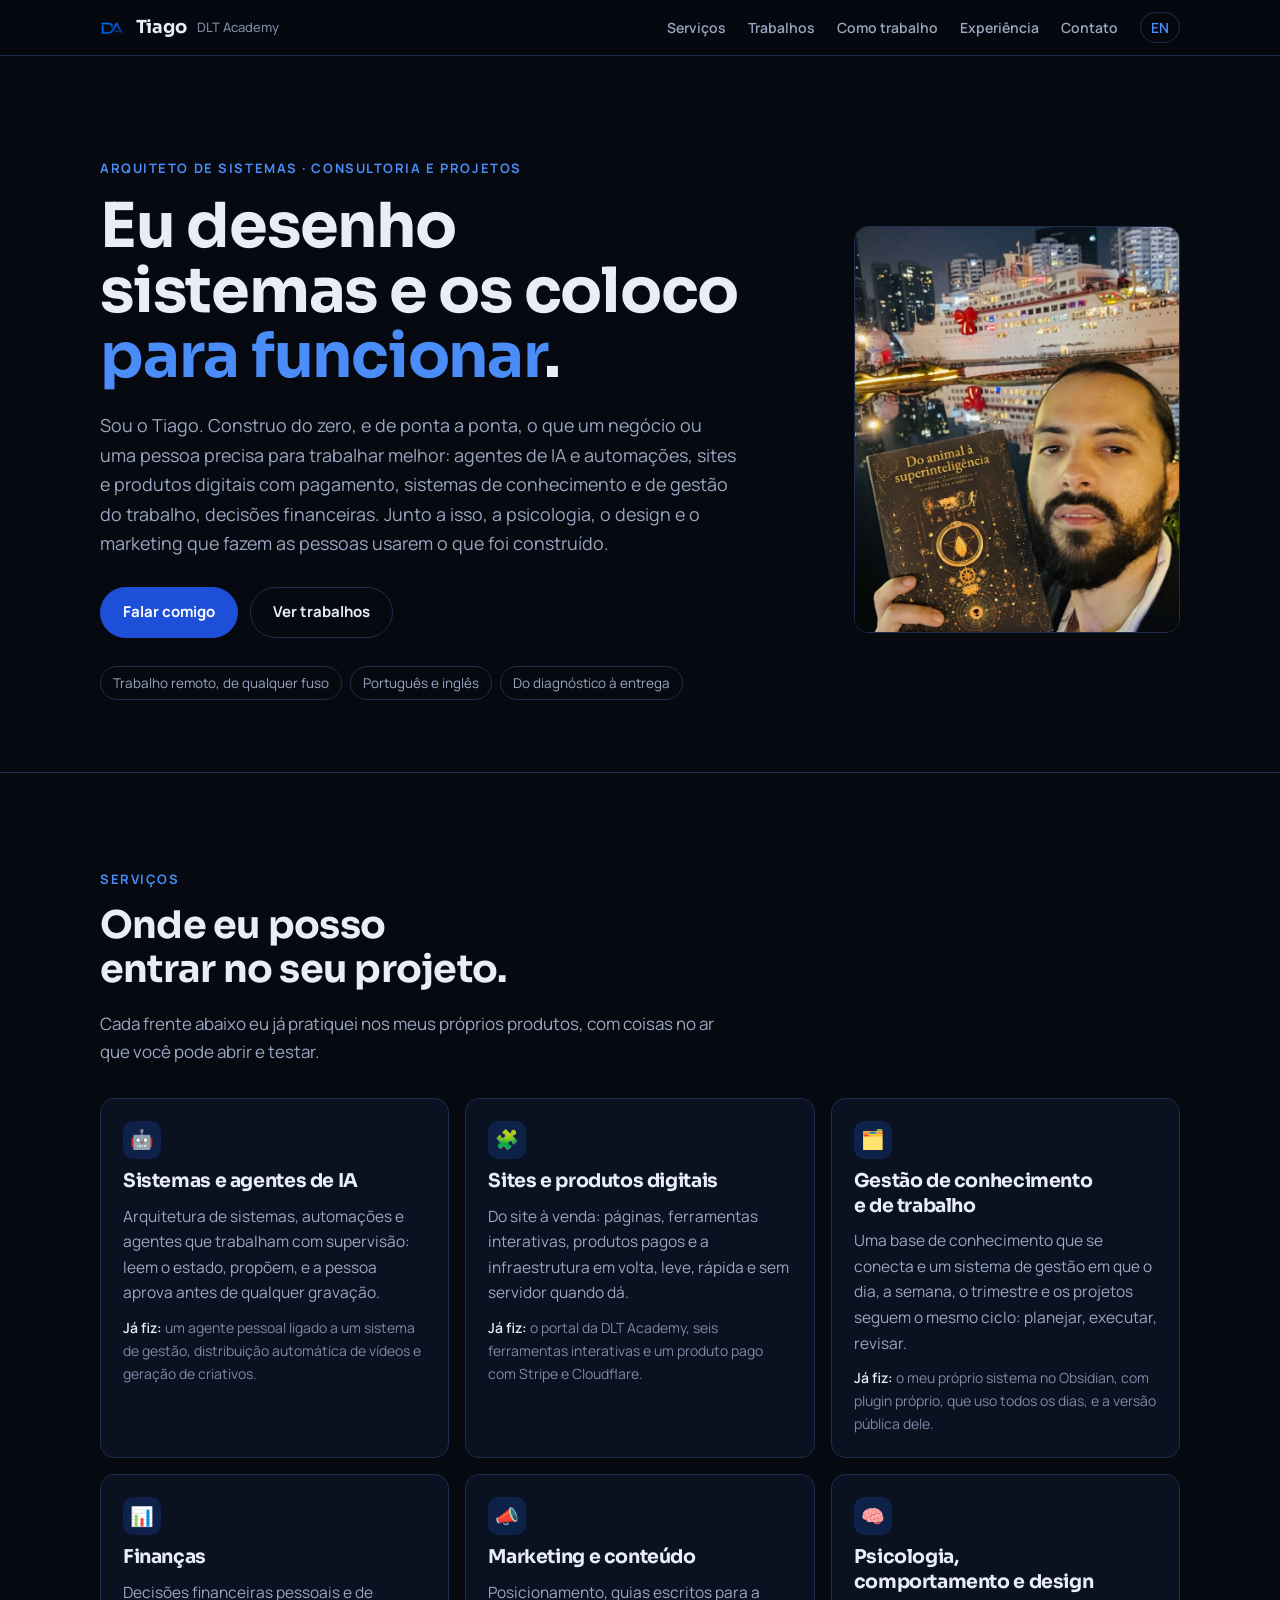
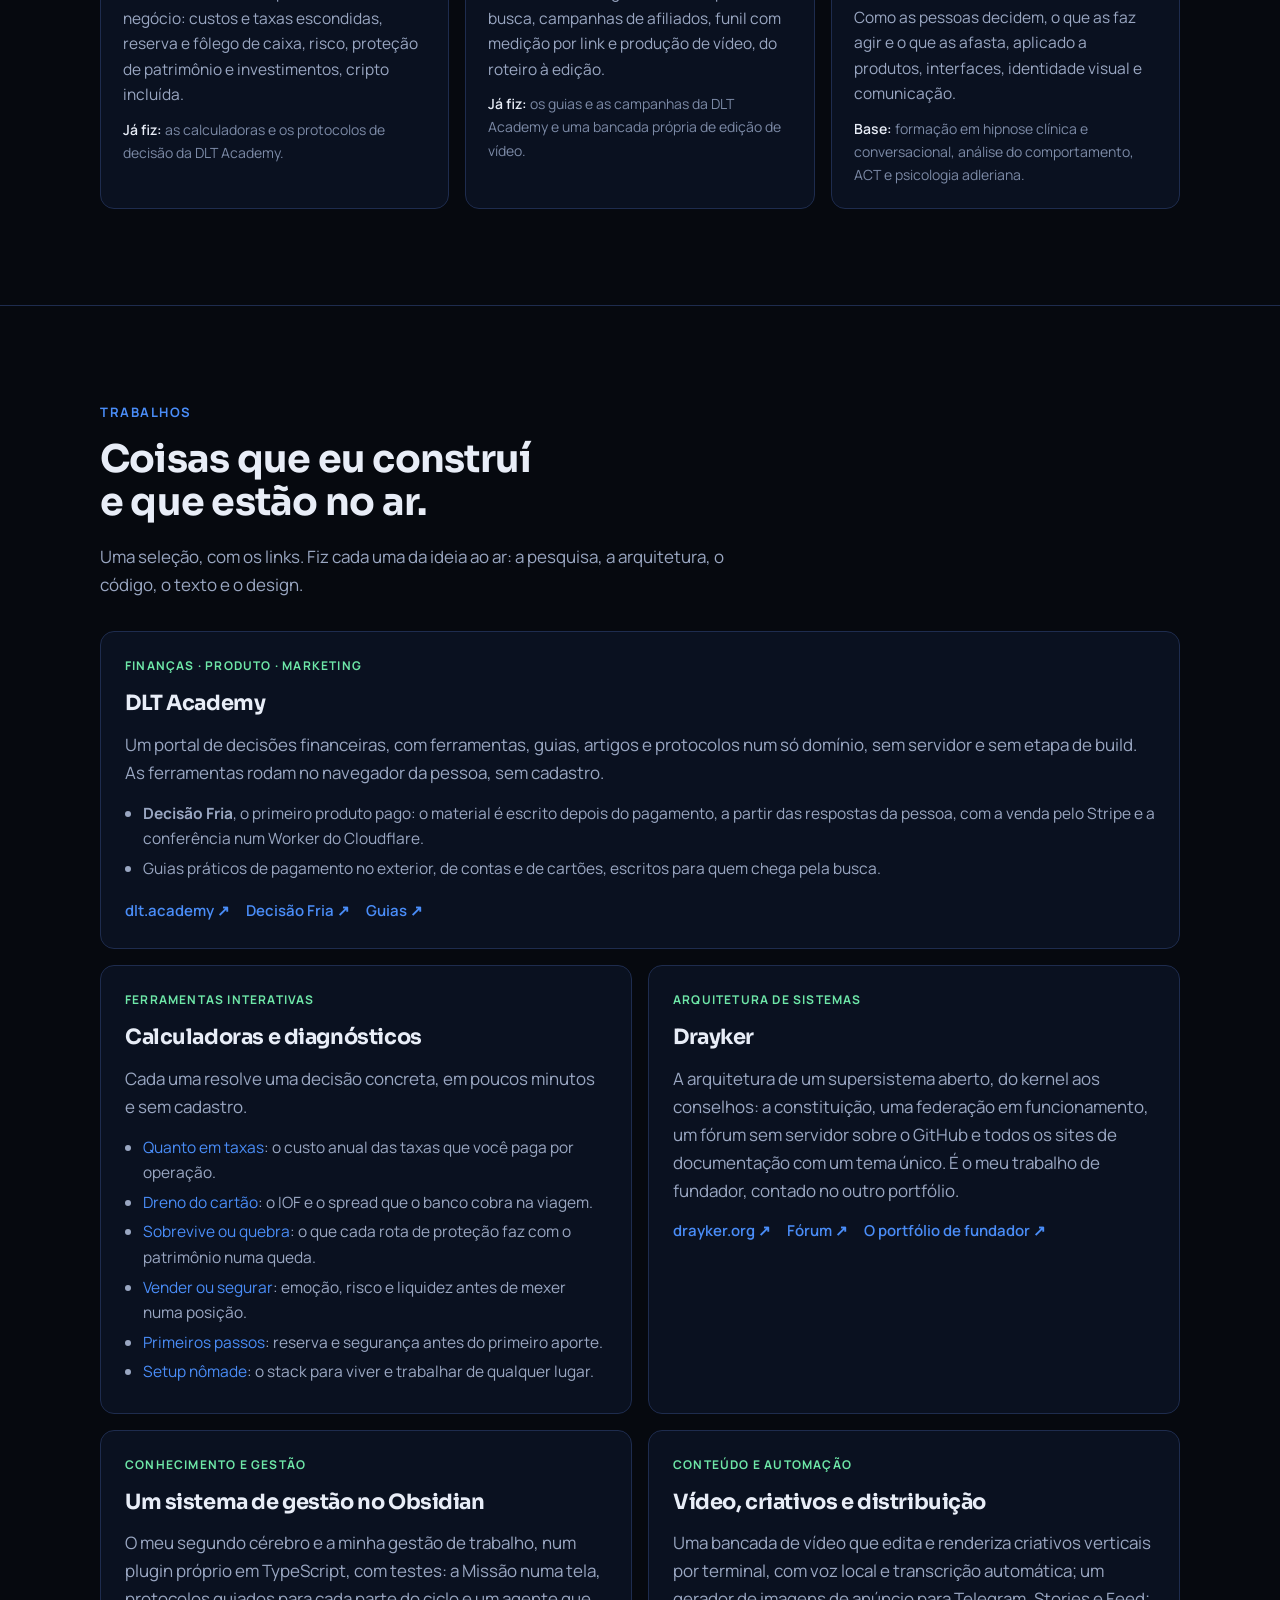
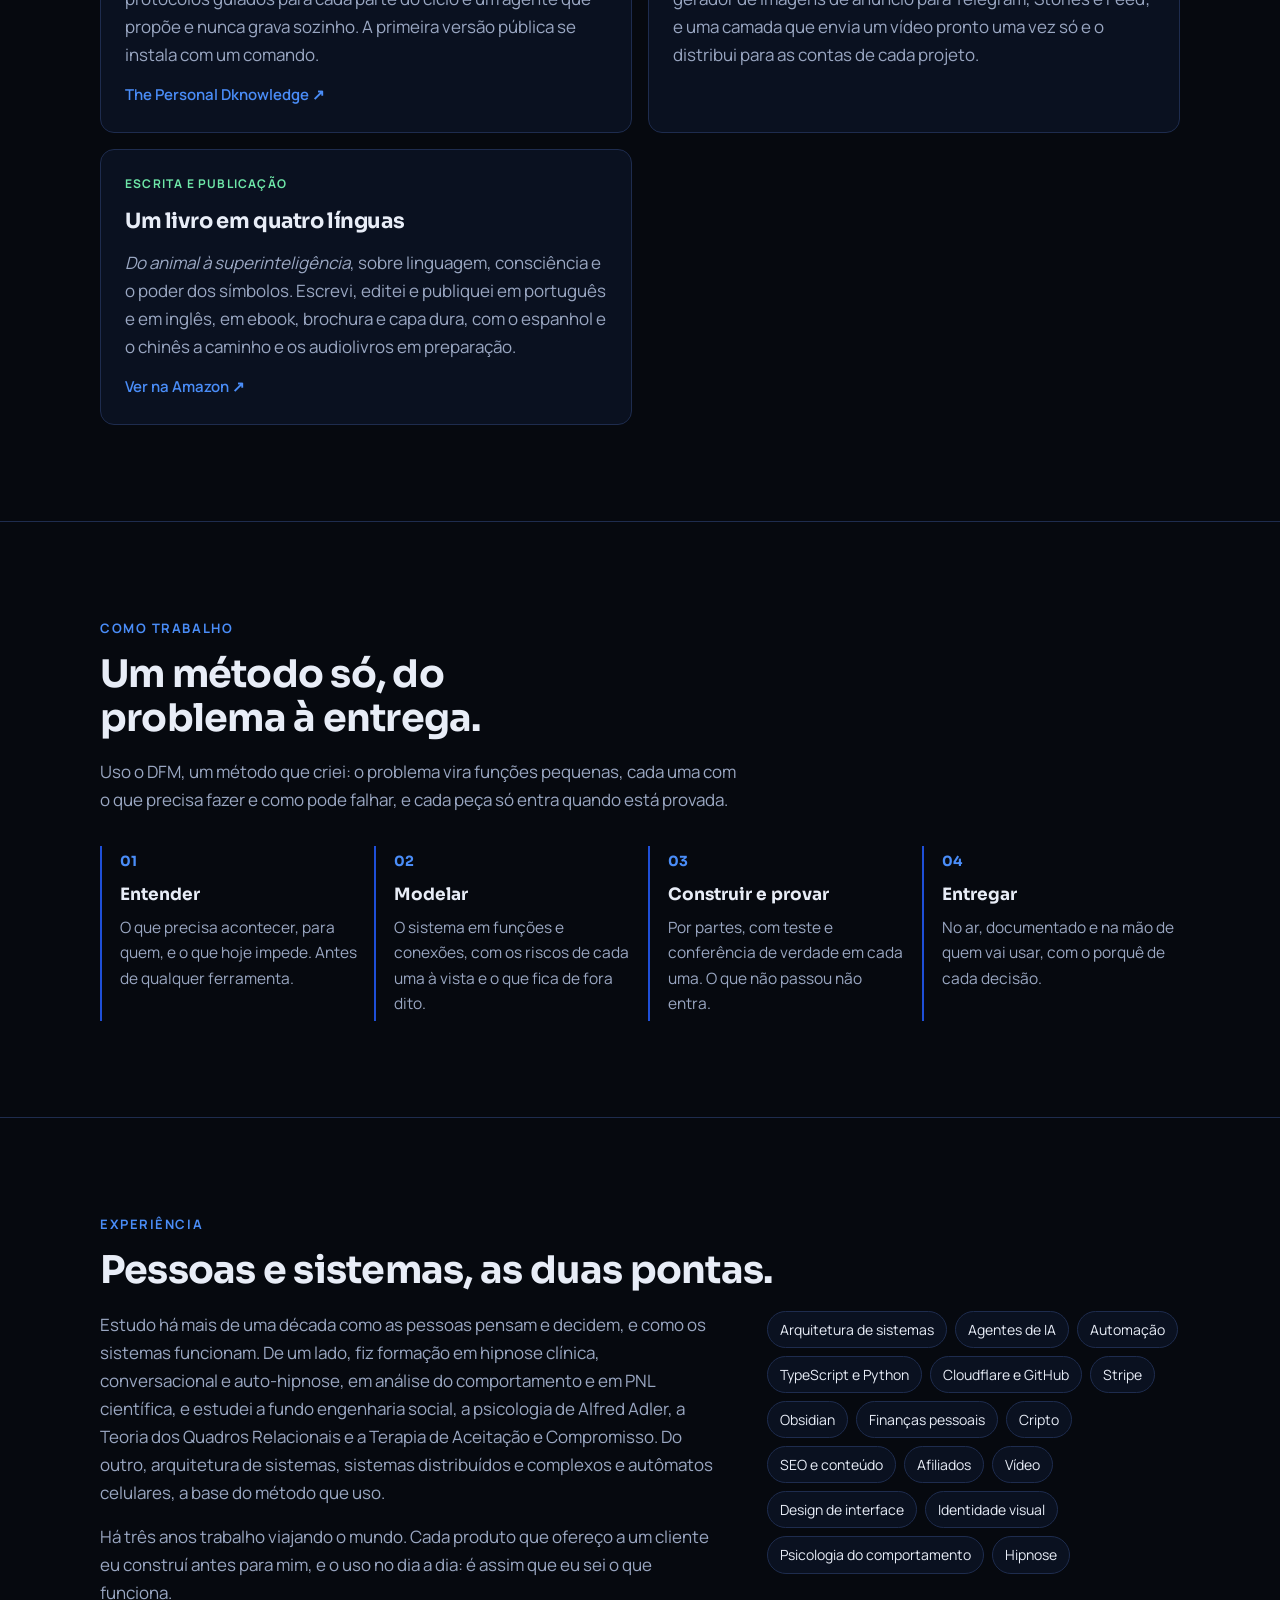
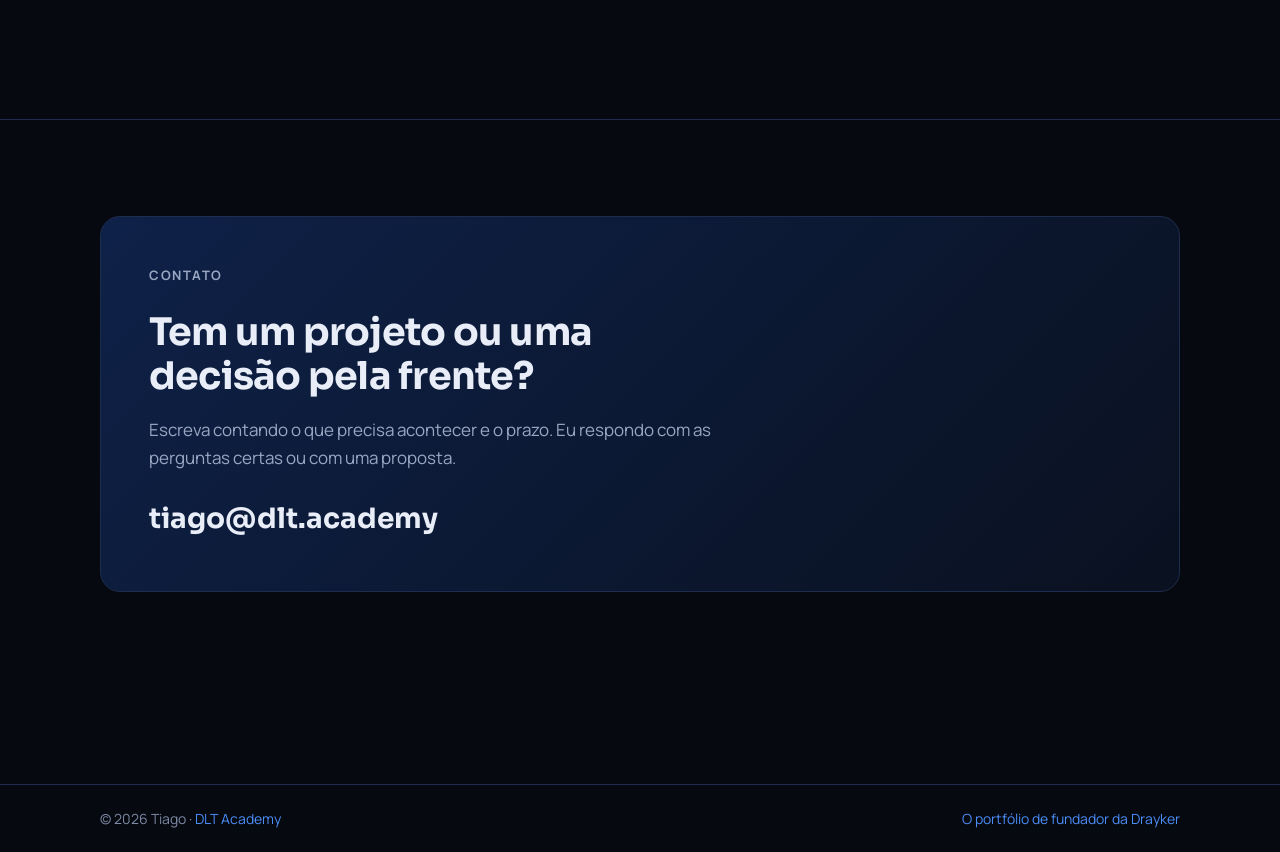
==== index.html @ 77203dcb "feat: portfólio pessoal do Tiago em português e inglês" ====
<!doctype html>
<html lang="pt-BR">
  <head>
    <meta charset="UTF-8" />
    <meta name="viewport" content="width=device-width, initial-scale=1.0" />
    <meta name="theme-color" content="#06090F" />
    <title>Tiago | Sistemas, produtos digitais e consultoria</title>
    <meta
      name="description"
      content="Tiago desenha sistemas e os coloca para funcionar: agentes de IA, sites e produtos digitais, gestão de conhecimento e de trabalho, finanças, marketing, psicologia e design. Consultoria e projetos."
    />
    <link rel="canonical" href="https://tiago.dlt.academy/" />
    <link rel="alternate" hreflang="pt-BR" href="https://tiago.dlt.academy/" />
    <link rel="alternate" hreflang="en" href="https://tiago.dlt.academy/en/" />
    <link rel="alternate" hreflang="x-default" href="https://tiago.dlt.academy/" />
    <link rel="icon" type="image/png" href="./assets/dlt-mark.png" />
    <link rel="apple-touch-icon" href="./assets/dlt-mark.png" />
    <meta property="og:type" content="profile" />
    <meta property="og:locale" content="pt_BR" />
    <meta property="og:site_name" content="Tiago · DLT Academy" />
    <meta property="og:title" content="Tiago | Sistemas, produtos digitais e consultoria" />
    <meta property="og:description" content="Eu desenho sistemas e os coloco para funcionar. Consultoria e projetos em IA, produtos digitais, conhecimento, finanças, marketing e design." />
    <meta property="og:url" content="https://tiago.dlt.academy/" />
    <meta property="og:image" content="https://tiago.dlt.academy/assets/og-tiago.png" />
    <meta name="twitter:card" content="summary_large_image" />
    <link rel="preconnect" href="https://fonts.googleapis.com" />
    <link rel="preconnect" href="https://fonts.gstatic.com" crossorigin />
    <link rel="stylesheet" href="https://fonts.googleapis.com/css2?family=Sora:wght@500;600;700&family=Manrope:wght@400;500;600;700&display=swap" />
    <link rel="stylesheet" href="./styles.css" />
    <script type="application/ld+json">
      {
        "@context": "https://schema.org",
        "@type": "Person",
        "name": "Tiago",
        "jobTitle": "Arquiteto de sistemas e consultor",
        "url": "https://tiago.dlt.academy/",
        "image": "https://tiago.dlt.academy/assets/tiago.jpg",
        "sameAs": ["https://hyadhuad.drayker.org/", "https://github.com/Hyadhuad"],
        "worksFor": { "@type": "Organization", "name": "DLT Academy", "url": "https://dlt.academy/" }
      }
    </script>
  </head>
  <body>
    <a class="skip-link" href="#conteudo">Pular para o conteúdo</a>
    <header class="head">
      <div class="head-in">
        <a class="brand" href="#topo"><img src="./assets/dlt-mark.png" alt="" width="26" height="26" />Tiago <span>DLT Academy</span></a>
        <nav class="nav" aria-label="Seções">
          <a href="#servicos">Serviços</a>
          <a href="#trabalhos">Trabalhos</a>
          <a href="#como">Como trabalho</a>
          <a href="#experiencia">Experiência</a>
          <a href="#contato">Contato</a>
          <a class="lang" href="./en/" hreflang="en" lang="en" aria-label="Read in English">EN</a>
        </nav>
      </div>
    </header>

    <main id="conteudo">
      <section class="hero" id="topo">
        <div class="wrap hero-grid">
          <div>
            <p class="eyebrow">Arquiteto de sistemas · Consultoria e projetos</p>
            <h1>Eu desenho sistemas e os coloco <em>para funcionar</em>.</h1>
            <p class="lead">
              Sou o Tiago. Construo do zero, e de ponta a ponta, o que um negócio ou uma pessoa precisa para
              trabalhar melhor: agentes de IA e automações, sites e produtos digitais com pagamento, sistemas de
              conhecimento e de gestão do trabalho, decisões financeiras. Junto a isso, a psicologia, o design e o
              marketing que fazem as pessoas usarem o que foi construído.
            </p>
            <div class="actions">
              <a class="button" href="#contato">Falar comigo</a>
              <a class="button button-ghost" href="#trabalhos">Ver trabalhos</a>
            </div>
            <ul class="facts" role="list">
              <li>Trabalho remoto, de qualquer fuso</li>
              <li>Português e inglês</li>
              <li>Do diagnóstico à entrega</li>
            </ul>
          </div>
          <figure class="portrait">
            <img src="./assets/tiago.jpg" width="763" height="1100" alt="Tiago à noite, num porto, segurando o livro que escreveu" />
          </figure>
        </div>
      </section>

      <section class="section" id="servicos">
        <div class="wrap">
          <p class="eyebrow">Serviços</p>
          <h2>Onde eu posso entrar no seu projeto.</h2>
          <p class="intro">Cada frente abaixo eu já pratiquei nos meus próprios produtos, com coisas no ar que você pode abrir e testar.</p>
          <ul class="cards" role="list">
            <li class="card">
              <span class="icon" aria-hidden="true">🤖</span>
              <h3>Sistemas e agentes de IA</h3>
              <p>Arquitetura de sistemas, automações e agentes que trabalham com supervisão: leem o estado, propõem, e a pessoa aprova antes de qualquer gravação.</p>
              <p class="ex"><b>Já fiz:</b> um agente pessoal ligado a um sistema de gestão, distribuição automática de vídeos e geração de criativos.</p>
            </li>
            <li class="card">
              <span class="icon" aria-hidden="true">🧩</span>
              <h3>Sites e produtos digitais</h3>
              <p>Do site à venda: páginas, ferramentas interativas, produtos pagos e a infraestrutura em volta, leve, rápida e sem servidor quando dá.</p>
              <p class="ex"><b>Já fiz:</b> o portal da DLT Academy, seis ferramentas interativas e um produto pago com Stripe e Cloudflare.</p>
            </li>
            <li class="card">
              <span class="icon" aria-hidden="true">🗂️</span>
              <h3>Gestão de conhecimento e de trabalho</h3>
              <p>Uma base de conhecimento que se conecta e um sistema de gestão em que o dia, a semana, o trimestre e os projetos seguem o mesmo ciclo: planejar, executar, revisar.</p>
              <p class="ex"><b>Já fiz:</b> o meu próprio sistema no Obsidian, com plugin próprio, que uso todos os dias, e a versão pública dele.</p>
            </li>
            <li class="card">
              <span class="icon" aria-hidden="true">📊</span>
              <h3>Finanças</h3>
              <p>Decisões financeiras pessoais e de negócio: custos e taxas escondidas, reserva e fôlego de caixa, risco, proteção de patrimônio e investimentos, cripto incluída.</p>
              <p class="ex"><b>Já fiz:</b> as calculadoras e os protocolos de decisão da DLT Academy.</p>
            </li>
            <li class="card">
              <span class="icon" aria-hidden="true">📣</span>
              <h3>Marketing e conteúdo</h3>
              <p>Posicionamento, guias escritos para a busca, campanhas de afiliados, funil com medição por link e produção de vídeo, do roteiro à edição.</p>
              <p class="ex"><b>Já fiz:</b> os guias e as campanhas da DLT Academy e uma bancada própria de edição de vídeo.</p>
            </li>
            <li class="card">
              <span class="icon" aria-hidden="true">🧠</span>
              <h3>Psicologia, comportamento e design</h3>
              <p>Como as pessoas decidem, o que as faz agir e o que as afasta, aplicado a produtos, interfaces, identidade visual e comunicação.</p>
              <p class="ex"><b>Base:</b> formação em hipnose clínica e conversacional, análise do comportamento, ACT e psicologia adleriana.</p>
            </li>
          </ul>
        </div>
      </section>

      <section class="section" id="trabalhos">
        <div class="wrap">
          <p class="eyebrow">Trabalhos</p>
          <h2>Coisas que eu construí e que estão no ar.</h2>
          <p class="intro">Uma seleção, com os links. Fiz cada uma da ideia ao ar: a pesquisa, a arquitetura, o código, o texto e o design.</p>
          <div class="work">
            <article class="job wide">
              <span class="tag">Finanças · Produto · Marketing</span>
              <h3>DLT Academy</h3>
              <p>Um portal de decisões financeiras, com ferramentas, guias, artigos e protocolos num só domínio, sem servidor e sem etapa de build. As ferramentas rodam no navegador da pessoa, sem cadastro.</p>
              <ul>
                <li><b>Decisão Fria</b>, o primeiro produto pago: o material é escrito depois do pagamento, a partir das respostas da pessoa, com a venda pelo Stripe e a conferência num Worker do Cloudflare.</li>
                <li>Guias práticos de pagamento no exterior, de contas e de cartões, escritos para quem chega pela busca.</li>
              </ul>
              <div class="links">
                <a href="https://dlt.academy/">dlt.academy ↗</a>
                <a href="https://dlt.academy/produtos/decisao-fria/">Decisão Fria ↗</a>
                <a href="https://dlt.academy/guias/">Guias ↗</a>
              </div>
            </article>
            <article class="job">
              <span class="tag">Ferramentas interativas</span>
              <h3>Calculadoras e diagnósticos</h3>
              <p>Cada uma resolve uma decisão concreta, em poucos minutos e sem cadastro.</p>
              <ul>
                <li><a href="https://quanto-em-taxas.dlt.academy/">Quanto em taxas</a>: o custo anual das taxas que você paga por operação.</li>
                <li><a href="https://dreno-cartao.dlt.academy/">Dreno do cartão</a>: o IOF e o spread que o banco cobra na viagem.</li>
                <li><a href="https://sobrevive-ou-quebra.dlt.academy/">Sobrevive ou quebra</a>: o que cada rota de proteção faz com o patrimônio numa queda.</li>
                <li><a href="https://vender-ou-segurar.dlt.academy/">Vender ou segurar</a>: emoção, risco e liquidez antes de mexer numa posição.</li>
                <li><a href="https://primeiros-passos-cripto.dlt.academy/">Primeiros passos</a>: reserva e segurança antes do primeiro aporte.</li>
                <li><a href="https://setup-nomade.dlt.academy/">Setup nômade</a>: o stack para viver e trabalhar de qualquer lugar.</li>
              </ul>
            </article>
            <article class="job">
              <span class="tag">Arquitetura de sistemas</span>
              <h3>Drayker</h3>
              <p>A arquitetura de um supersistema aberto, do kernel aos conselhos: a constituição, uma federação em funcionamento, um fórum sem servidor sobre o GitHub e todos os sites de documentação com um tema único. É o meu trabalho de fundador, contado no outro portfólio.</p>
              <div class="links">
                <a href="https://drayker.org/">drayker.org ↗</a>
                <a href="https://forum.drayker.org/">Fórum ↗</a>
                <a href="https://hyadhuad.drayker.org/pt/">O portfólio de fundador ↗</a>
              </div>
            </article>
            <article class="job">
              <span class="tag">Conhecimento e gestão</span>
              <h3>Um sistema de gestão no Obsidian</h3>
              <p>O meu segundo cérebro e a minha gestão de trabalho, num plugin próprio em TypeScript, com testes: a Missão numa tela, protocolos guiados para cada parte do ciclo e um agente que propõe e nunca grava sozinho. A primeira versão pública se instala com um comando.</p>
              <div class="links"><a href="https://github.com/draykerdk/personal-dknowledge">The Personal Dknowledge ↗</a></div>
            </article>
            <article class="job">
              <span class="tag">Conteúdo e automação</span>
              <h3>Vídeo, criativos e distribuição</h3>
              <p>Uma bancada de vídeo que edita e renderiza criativos verticais por terminal, com voz local e transcrição automática; um gerador de imagens de anúncio para Telegram, Stories e Feed; e uma camada que envia um vídeo pronto uma vez só e o distribui para as contas de cada projeto.</p>
            </article>
            <article class="job">
              <span class="tag">Escrita e publicação</span>
              <h3>Um livro em quatro línguas</h3>
              <p><em>Do animal à superinteligência</em>, sobre linguagem, consciência e o poder dos símbolos. Escrevi, editei e publiquei em português e em inglês, em ebook, brochura e capa dura, com o espanhol e o chinês a caminho e os audiolivros em preparação.</p>
              <div class="links"><a href="https://www.amazon.com.br/s?k=Hyadhuad+Do+animal+%C3%A0+superintelig%C3%AAncia">Ver na Amazon ↗</a></div>
            </article>
          </div>
        </div>
      </section>

      <section class="section" id="como">
        <div class="wrap">
          <p class="eyebrow">Como trabalho</p>
          <h2>Um método só, do problema à entrega.</h2>
          <p class="intro">Uso o DFM, um método que criei: o problema vira funções pequenas, cada uma com o que precisa fazer e como pode falhar, e cada peça só entra quando está provada.</p>
          <ol class="steps" role="list">
            <li><strong>Entender</strong><p>O que precisa acontecer, para quem, e o que hoje impede. Antes de qualquer ferramenta.</p></li>
            <li><strong>Modelar</strong><p>O sistema em funções e conexões, com os riscos de cada uma à vista e o que fica de fora dito.</p></li>
            <li><strong>Construir e provar</strong><p>Por partes, com teste e conferência de verdade em cada uma. O que não passou não entra.</p></li>
            <li><strong>Entregar</strong><p>No ar, documentado e na mão de quem vai usar, com o porquê de cada decisão.</p></li>
          </ol>
        </div>
      </section>

      <section class="section" id="experiencia">
        <div class="wrap">
          <p class="eyebrow">Experiência</p>
          <h2>Pessoas e sistemas, as duas pontas.</h2>
          <div class="cols">
            <div>
              <p>
                Estudo há mais de uma década como as pessoas pensam e decidem, e como os sistemas funcionam. De um
                lado, fiz formação em hipnose clínica, conversacional e auto-hipnose, em análise do comportamento e em
                PNL científica, e estudei a fundo engenharia social, a psicologia de Alfred Adler, a Teoria dos
                Quadros Relacionais e a Terapia de Aceitação e Compromisso. Do outro, arquitetura de sistemas,
                sistemas distribuídos e complexos e autômatos celulares, a base do método que uso.
              </p>
              <p>
                Há três anos trabalho viajando o mundo. Cada produto que ofereço a um cliente eu construí antes para
                mim, e o uso no dia a dia: é assim que eu sei o que funciona.
              </p>
            </div>
            <ul class="chips" role="list">
              <li>Arquitetura de sistemas</li>
              <li>Agentes de IA</li>
              <li>Automação</li>
              <li>TypeScript e Python</li>
              <li>Cloudflare e GitHub</li>
              <li>Stripe</li>
              <li>Obsidian</li>
              <li>Finanças pessoais</li>
              <li>Cripto</li>
              <li>SEO e conteúdo</li>
              <li>Afiliados</li>
              <li>Vídeo</li>
              <li>Design de interface</li>
              <li>Identidade visual</li>
              <li>Psicologia do comportamento</li>
              <li>Hipnose</li>
            </ul>
          </div>
        </div>
      </section>

      <section class="section" id="contato">
        <div class="wrap">
          <div class="contact">
            <p class="eyebrow">Contato</p>
            <h2>Tem um projeto ou uma decisão pela frente?</h2>
            <p>Escreva contando o que precisa acontecer e o prazo. Eu respondo com as perguntas certas ou com uma proposta.</p>
            <a class="mail" href="mailto:tiago@dlt.academy">tiago@dlt.academy</a>
          </div>
        </div>
      </section>
    </main>

    <footer class="foot">
      <div class="foot-in">
        <span>© <span id="ano">2026</span> Tiago · <a href="https://dlt.academy/">DLT Academy</a></span>
        <span><a href="https://hyadhuad.drayker.org/pt/">O portfólio de fundador da Drayker</a></span>
      </div>
    </footer>
    <script>document.getElementById("ano").textContent = new Date().getFullYear();</script>
  </body>
</html>
---- styles.css ----
/* Tiago — mesma identidade da DLT Academy (styles-base.css do portal):
   navy #06090F · superfície #0A1120 · borda #1E2C4E · texto #E8EDF7 · apagado #9AA7C2
   destaque #4A8DF8 · ação #1E4FD8 · títulos Sora · texto Manrope */
:root {
  --bg: #06090f;
  --surface: #0a1120;
  --surface-2: #0e2148;
  --border: #1e2c4e;
  --text: #e8edf7;
  --muted: #9aa7c2;
  --faint: #7c8aa6;
  --accent: #4a8df8;
  --accent-2: #1e4fd8;
  --green: #6ee7a8;
  --radius: 14px;
  --head: "Sora", -apple-system, BlinkMacSystemFont, sans-serif;
  --body: "Manrope", -apple-system, BlinkMacSystemFont, sans-serif;
  --gutter: clamp(16px, 4vw, 40px);
}
* { box-sizing: border-box; }
html { -webkit-text-size-adjust: 100%; scroll-behavior: smooth; }
@media (prefers-reduced-motion: reduce) { html { scroll-behavior: auto; } }
body { margin: 0; background: var(--bg); color: var(--text); font-family: var(--body); font-size: 17px; line-height: 1.65; -webkit-font-smoothing: antialiased; }
a { color: var(--accent); text-decoration: none; }
a:hover { text-decoration: underline; }
a:focus-visible, .button:focus-visible { outline: 2px solid var(--accent); outline-offset: 3px; }
img { max-width: 100%; height: auto; display: block; }
.skip-link { position: absolute; left: -9999px; top: 8px; background: var(--accent-2); color: #fff; padding: 8px 12px; z-index: 100; border-radius: 8px; }
.skip-link:focus { left: 8px; }
.wrap { max-width: 1160px; margin: 0 auto; padding: 0 var(--gutter); }

/* Cabeçalho */
.head { position: sticky; top: 0; z-index: 50; background: rgba(6, 9, 15, 0.88); backdrop-filter: blur(14px); border-bottom: 1px solid var(--border); }
.head-in { max-width: 1160px; margin: 0 auto; padding: 12px var(--gutter); display: flex; align-items: center; gap: 16px; flex-wrap: wrap; }
.brand { display: flex; align-items: center; gap: 10px; color: var(--text); font-family: var(--head); font-weight: 700; font-size: 18px; }
.brand:hover { text-decoration: none; }
.brand img { width: 26px; height: 26px; border-radius: 6px; }
.brand span { font-family: var(--body); font-weight: 500; font-size: 13px; color: var(--faint); }
.nav { display: flex; gap: clamp(10px, 2vw, 22px); flex-wrap: wrap; margin-left: auto; align-items: center; }
.nav a { color: var(--muted); font-size: 14px; font-weight: 600; }
.nav a:hover { color: var(--text); text-decoration: none; }
.nav a.lang { color: var(--accent); border: 1px solid var(--border); border-radius: 999px; padding: 3px 10px; }
@media (max-width: 600px) { .head { position: static; } .brand span { display: none; } .nav a { font-size: 13px; } .section, .hero { scroll-margin-top: 0; } }

/* Tipografia */
h1, h2, h3 { font-family: var(--head); letter-spacing: -0.02em; text-wrap: balance; margin: 0; }
.eyebrow { font-size: 13px; font-weight: 700; letter-spacing: 0.12em; text-transform: uppercase; color: var(--accent); margin: 0 0 14px; }
h2 { font-size: clamp(26px, 3.4vw, 38px); line-height: 1.15; margin-bottom: 18px; max-width: 24ch; }
.intro { color: var(--muted); max-width: 64ch; margin: 0 0 32px; }
.section { padding: clamp(56px, 8vw, 96px) 0; border-top: 1px solid var(--border); scroll-margin-top: 70px; }

/* Abertura */
.hero { padding: clamp(48px, 8vw, 104px) 0 clamp(40px, 6vw, 72px); scroll-margin-top: 70px; }
.hero-grid { display: grid; gap: clamp(28px, 5vw, 56px); align-items: center; }
@media (min-width: 900px) { .hero-grid { grid-template-columns: minmax(0, 1.5fr) minmax(0, 0.7fr); } }
.hero h1 { font-size: clamp(34px, 5.4vw, 62px); line-height: 1.05; font-weight: 700; max-width: 17ch; }
.hero h1 em { font-style: normal; color: var(--accent); }
.lead { font-size: clamp(17px, 1.4vw, 19px); color: var(--muted); max-width: 58ch; margin: 22px 0 0; }
.actions { display: flex; gap: 12px; flex-wrap: wrap; margin-top: 28px; }
.button { display: inline-block; font-weight: 700; font-size: 15px; background: var(--accent-2); color: #fff; border: 1px solid var(--accent-2); border-radius: 999px; padding: 12px 22px; }
.button:hover { background: var(--accent); border-color: var(--accent); text-decoration: none; }
.button-ghost { background: transparent; color: var(--text); border-color: var(--border); }
.button-ghost:hover { background: transparent; color: var(--accent); border-color: var(--accent); }
.portrait { margin: 0; max-width: 360px; border-radius: var(--radius); overflow: hidden; border: 1px solid var(--border); }
.portrait img { aspect-ratio: 4 / 5; object-fit: cover; object-position: 50% 30%; }
@media (max-width: 899px) { .portrait { max-width: 280px; } .portrait img { aspect-ratio: 1 / 1; object-position: 50% 72%; } }
.facts { list-style: none; padding: 0; margin: 28px 0 0; display: flex; flex-wrap: wrap; gap: 8px; }
.facts li { font-size: 13.5px; color: var(--muted); border: 1px solid var(--border); border-radius: 999px; padding: 5px 12px; }

/* Cartões */
.cards { list-style: none; margin: 0; padding: 0; display: grid; gap: 16px; grid-template-columns: repeat(auto-fill, minmax(min(100%, 300px), 1fr)); }
.card { background: var(--surface); border: 1px solid var(--border); border-radius: var(--radius); padding: 22px; display: flex; flex-direction: column; gap: 10px; height: 100%; }
.card h3 { font-size: 19px; line-height: 1.3; }
.card p { margin: 0; color: var(--muted); font-size: 15.5px; }
.card .ex { font-size: 14px; color: var(--faint); }
.card .ex b { color: var(--text); font-weight: 600; }
.icon { width: 38px; height: 38px; border-radius: 10px; background: var(--surface-2); display: grid; place-items: center; font-size: 19px; }

/* Trabalhos */
.work { display: grid; gap: 16px; }
@media (min-width: 860px) { .work { grid-template-columns: 1fr 1fr; } }
.job { background: var(--surface); border: 1px solid var(--border); border-radius: var(--radius); padding: 24px; display: flex; flex-direction: column; gap: 10px; }
.job.wide { grid-column: 1 / -1; }
.job .tag { font-size: 12px; font-weight: 700; letter-spacing: 0.1em; text-transform: uppercase; color: var(--green); }
.job h3 { font-size: 21px; }
.job p { margin: 0; color: var(--muted); }
.job ul { margin: 0; padding-left: 18px; color: var(--muted); font-size: 15.5px; }
.job ul li { margin: 4px 0; }
.links { display: flex; flex-wrap: wrap; gap: 8px 16px; margin-top: 4px; font-weight: 600; font-size: 15px; }

/* Como trabalho */
.steps { list-style: none; margin: 0; padding: 0; display: grid; gap: 16px; grid-template-columns: repeat(auto-fit, minmax(min(100%, 230px), 1fr)); counter-reset: s; }
.steps li { counter-increment: s; border-left: 2px solid var(--accent-2); padding: 4px 0 4px 18px; }
.steps li::before { content: "0" counter(s); display: block; font-family: var(--head); font-weight: 700; color: var(--accent); font-size: 14px; margin-bottom: 6px; }
.steps strong { font-family: var(--head); font-size: 17px; }
.steps p { margin: 6px 0 0; color: var(--muted); font-size: 15.5px; }

/* Experiência */
.cols { display: grid; gap: 28px; }
@media (min-width: 880px) { .cols { grid-template-columns: 1.2fr 0.8fr; gap: 48px; } }
.cols p { color: var(--muted); margin: 0 0 16px; max-width: 64ch; }
.chips { list-style: none; padding: 0; margin: 0; display: flex; flex-wrap: wrap; gap: 8px; align-content: flex-start; }
.chips li { font-size: 14px; border: 1px solid var(--border); background: var(--surface); border-radius: 999px; padding: 6px 12px; }

/* Contato */
.contact { background: linear-gradient(135deg, var(--surface-2), var(--surface)); border: 1px solid var(--border); border-radius: 20px; padding: clamp(28px, 5vw, 48px); }
.contact h2 { max-width: 22ch; }
.contact p { color: var(--muted); max-width: 60ch; margin: 0 0 24px; }
.mail { font-family: var(--head); font-size: clamp(20px, 3vw, 28px); font-weight: 700; color: var(--text); word-break: break-all; }
.mail:hover { color: var(--accent); text-decoration: none; }
.foot { border-top: 1px solid var(--border); margin-top: clamp(56px, 8vw, 96px); }
.foot-in { max-width: 1160px; margin: 0 auto; padding: 22px var(--gutter); display: flex; justify-content: space-between; gap: 12px; flex-wrap: wrap; font-size: 14px; color: var(--faint); }
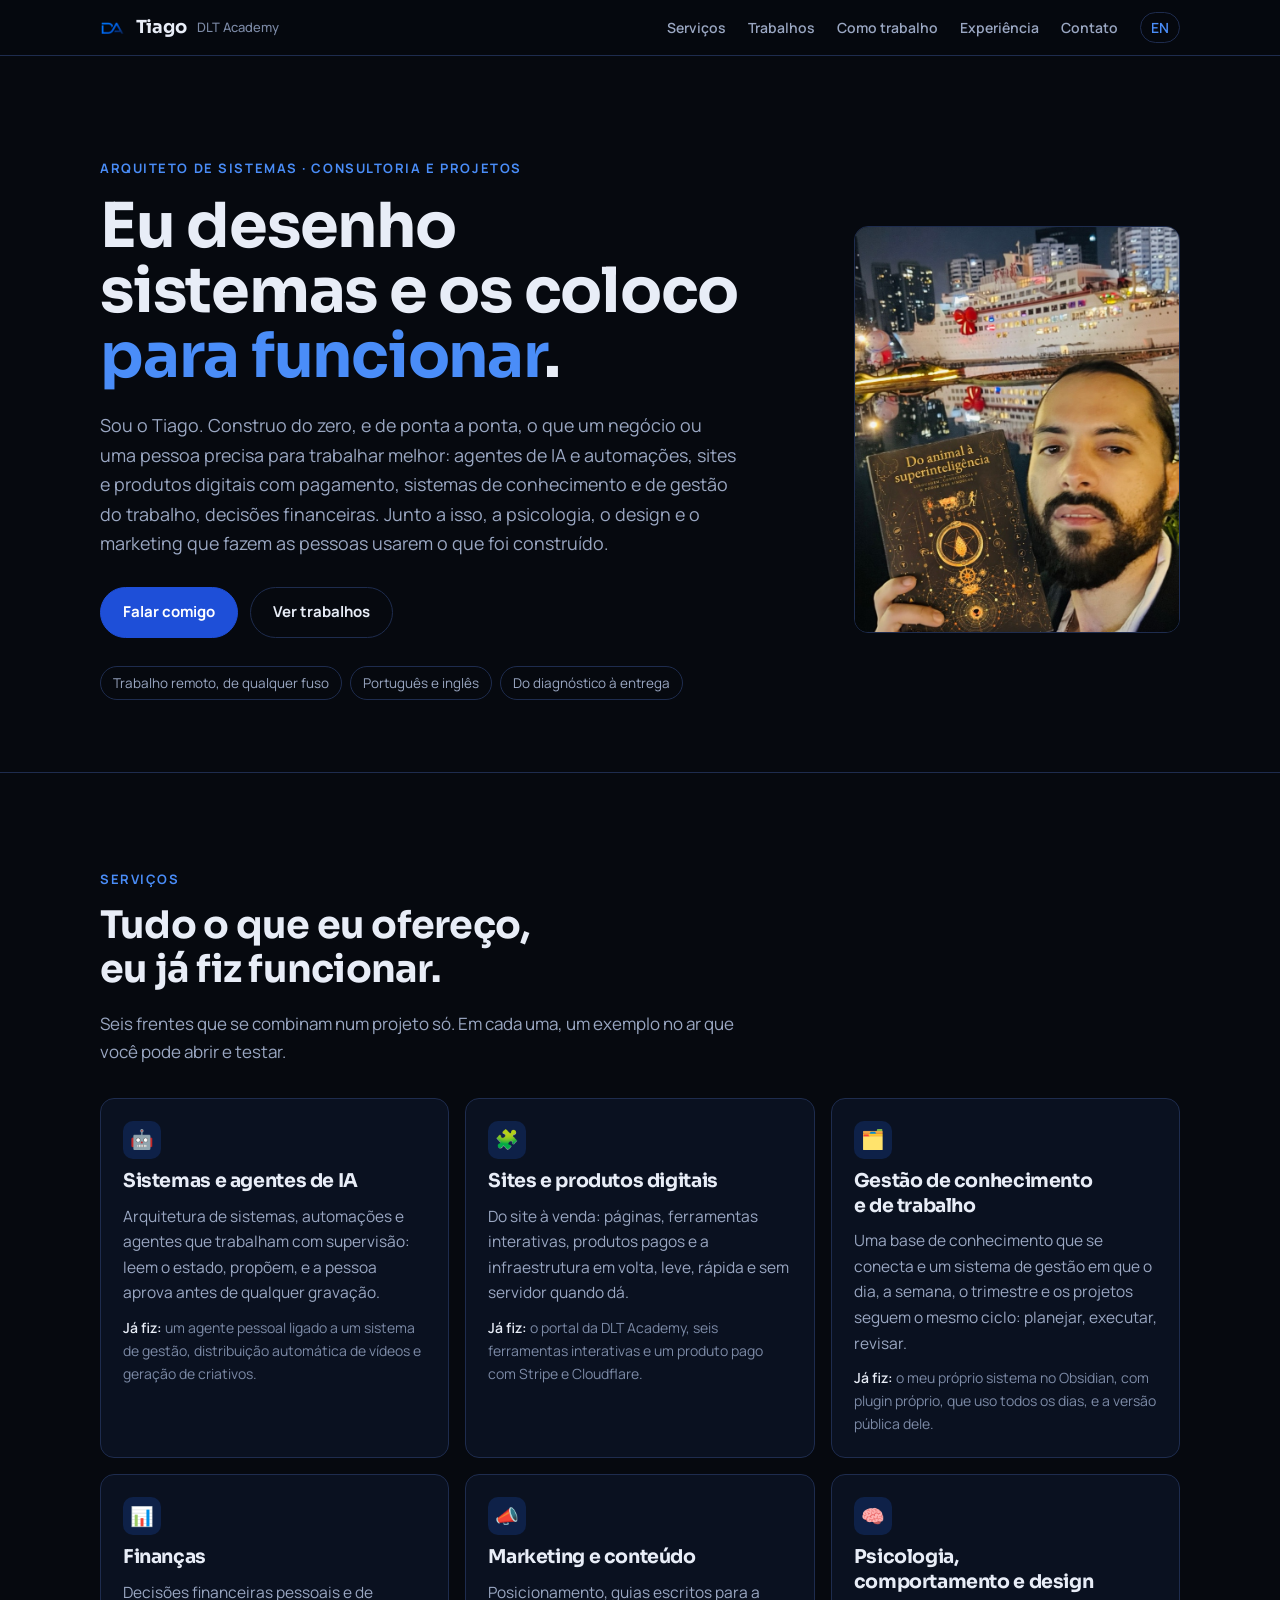
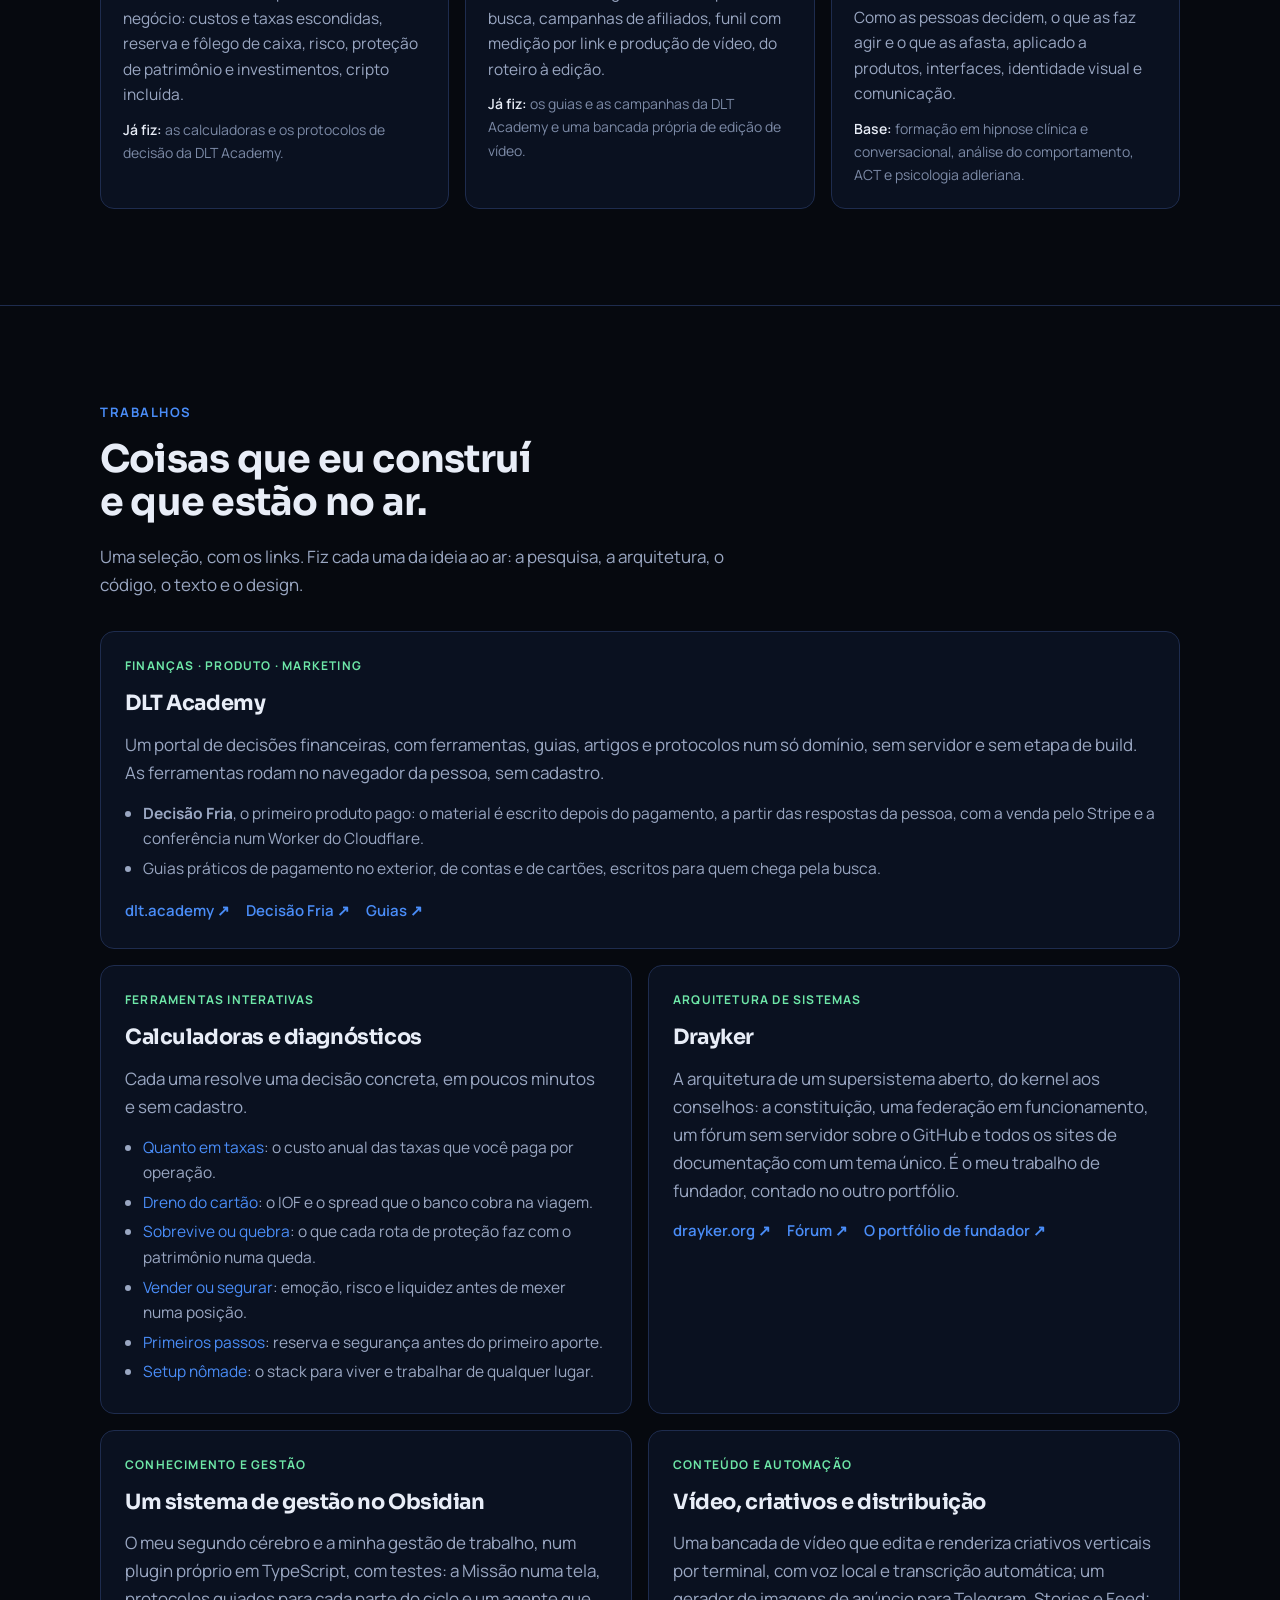
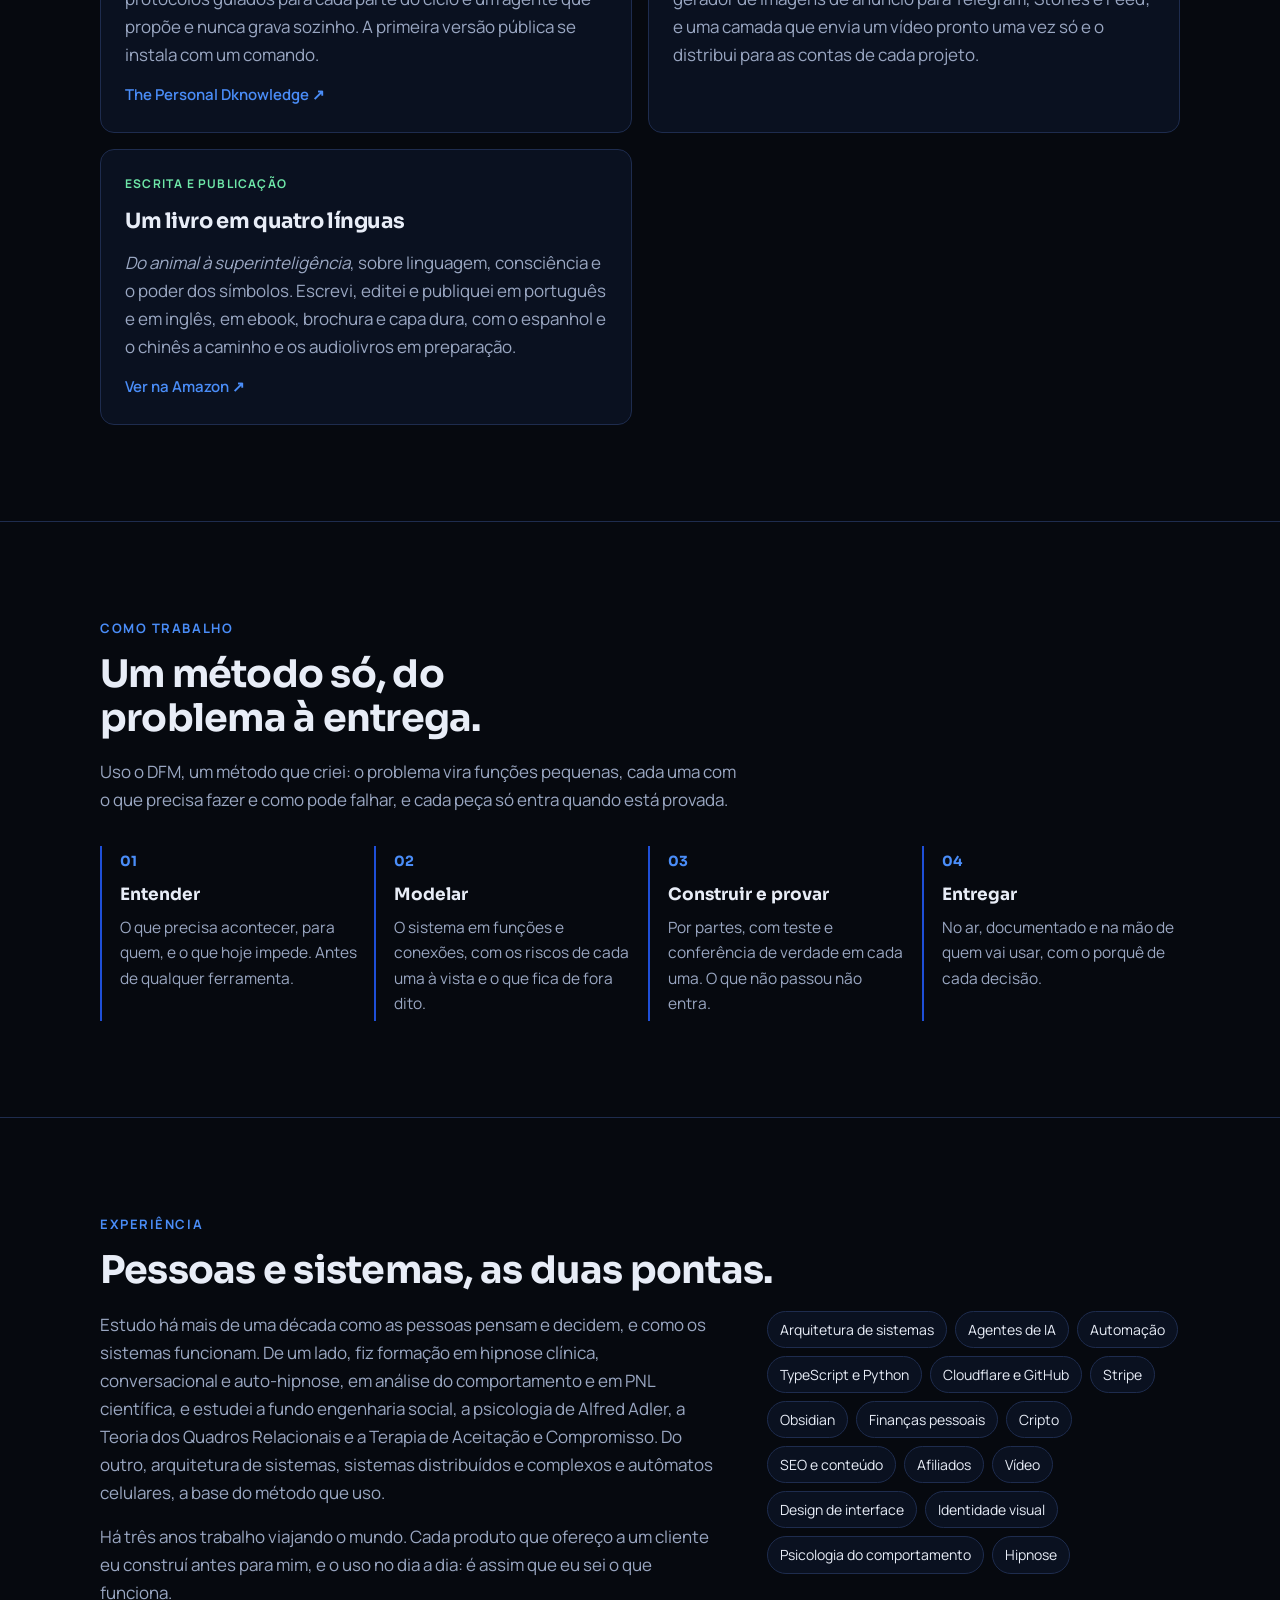
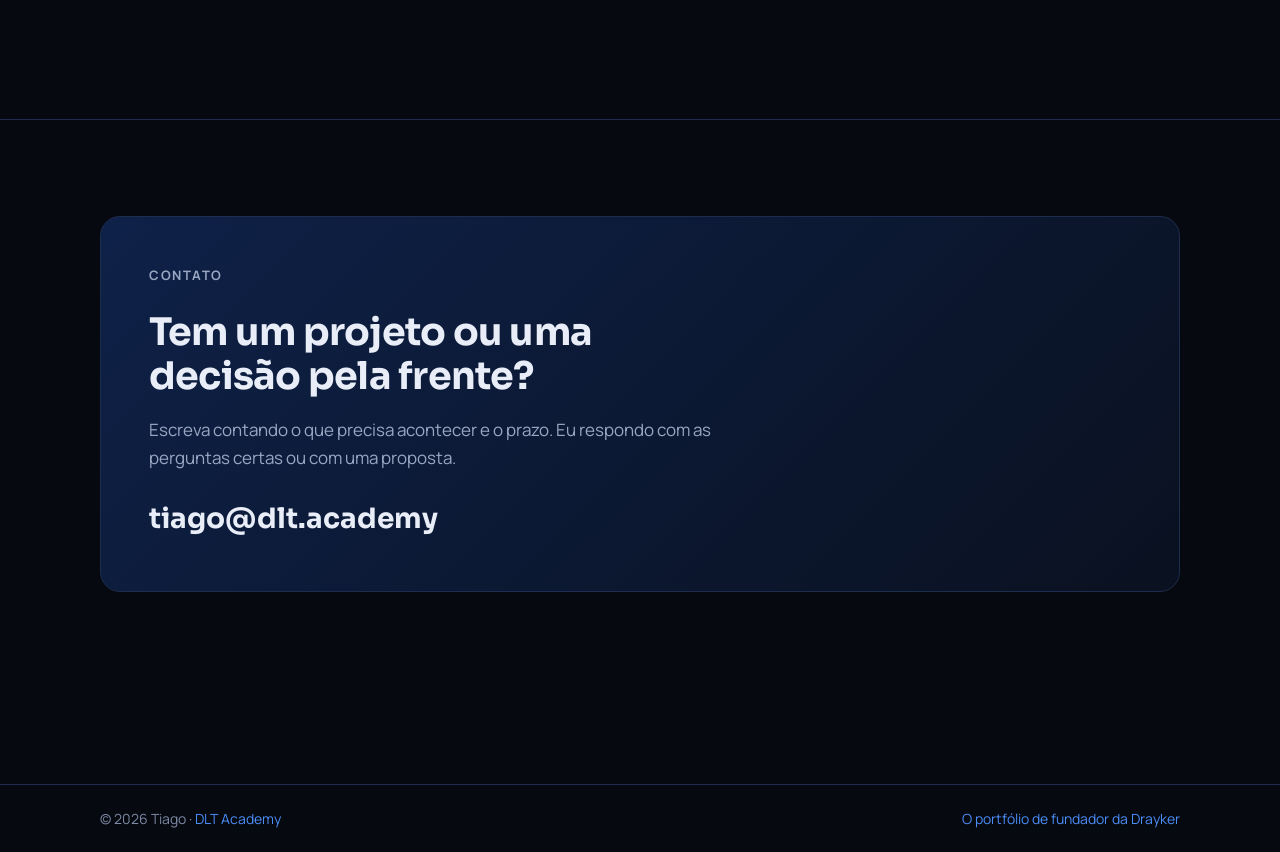
==== commit 564e4818: "content: título e abertura da seção de serviços" ====
--- a/index.html
+++ b/index.html
@@ -87,8 +87,8 @@
       <section class="section" id="servicos">
         <div class="wrap">
           <p class="eyebrow">Serviços</p>
-          <h2>Onde eu posso entrar no seu projeto.</h2>
-          <p class="intro">Cada frente abaixo eu já pratiquei nos meus próprios produtos, com coisas no ar que você pode abrir e testar.</p>
+          <h2>Tudo o que eu ofereço, eu já fiz funcionar.</h2>
+          <p class="intro">Seis frentes que se combinam num projeto só. Em cada uma, um exemplo no ar que você pode abrir e testar.</p>
           <ul class="cards" role="list">
             <li class="card">
               <span class="icon" aria-hidden="true">🤖</span>
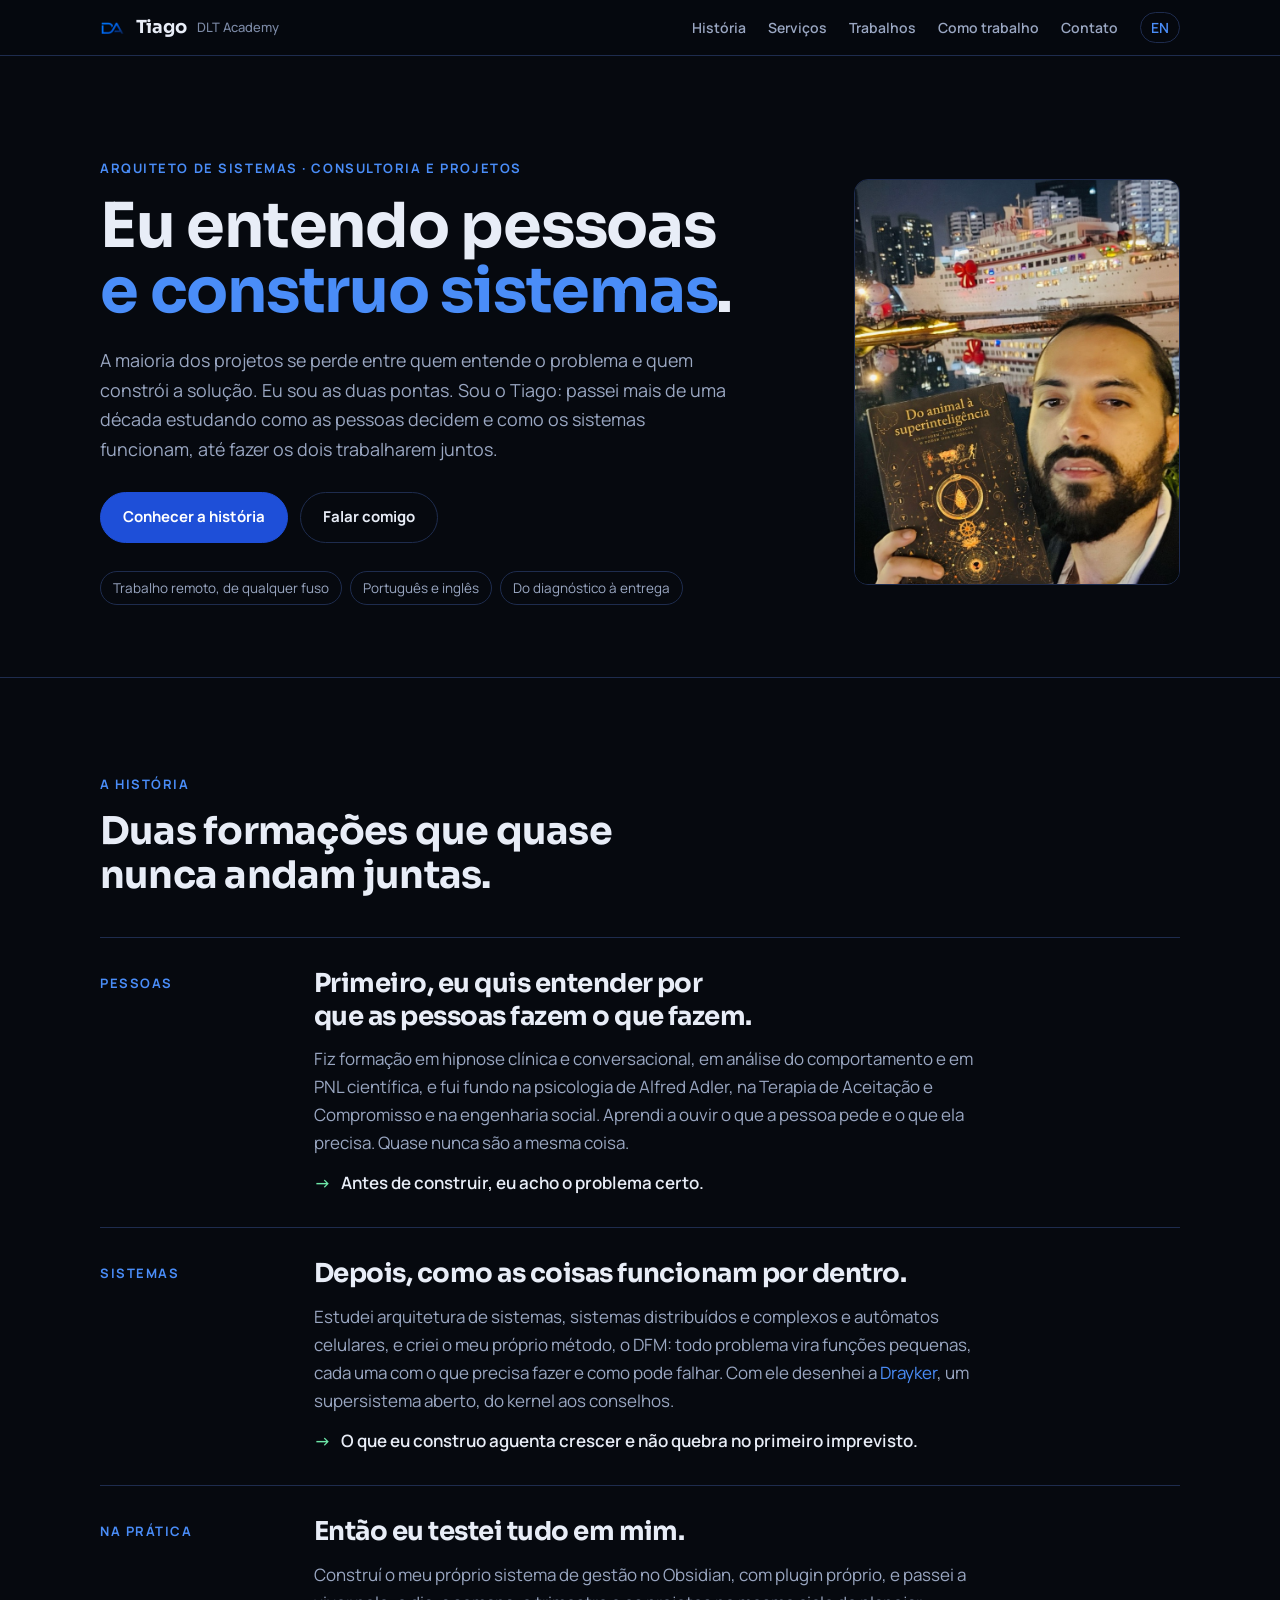
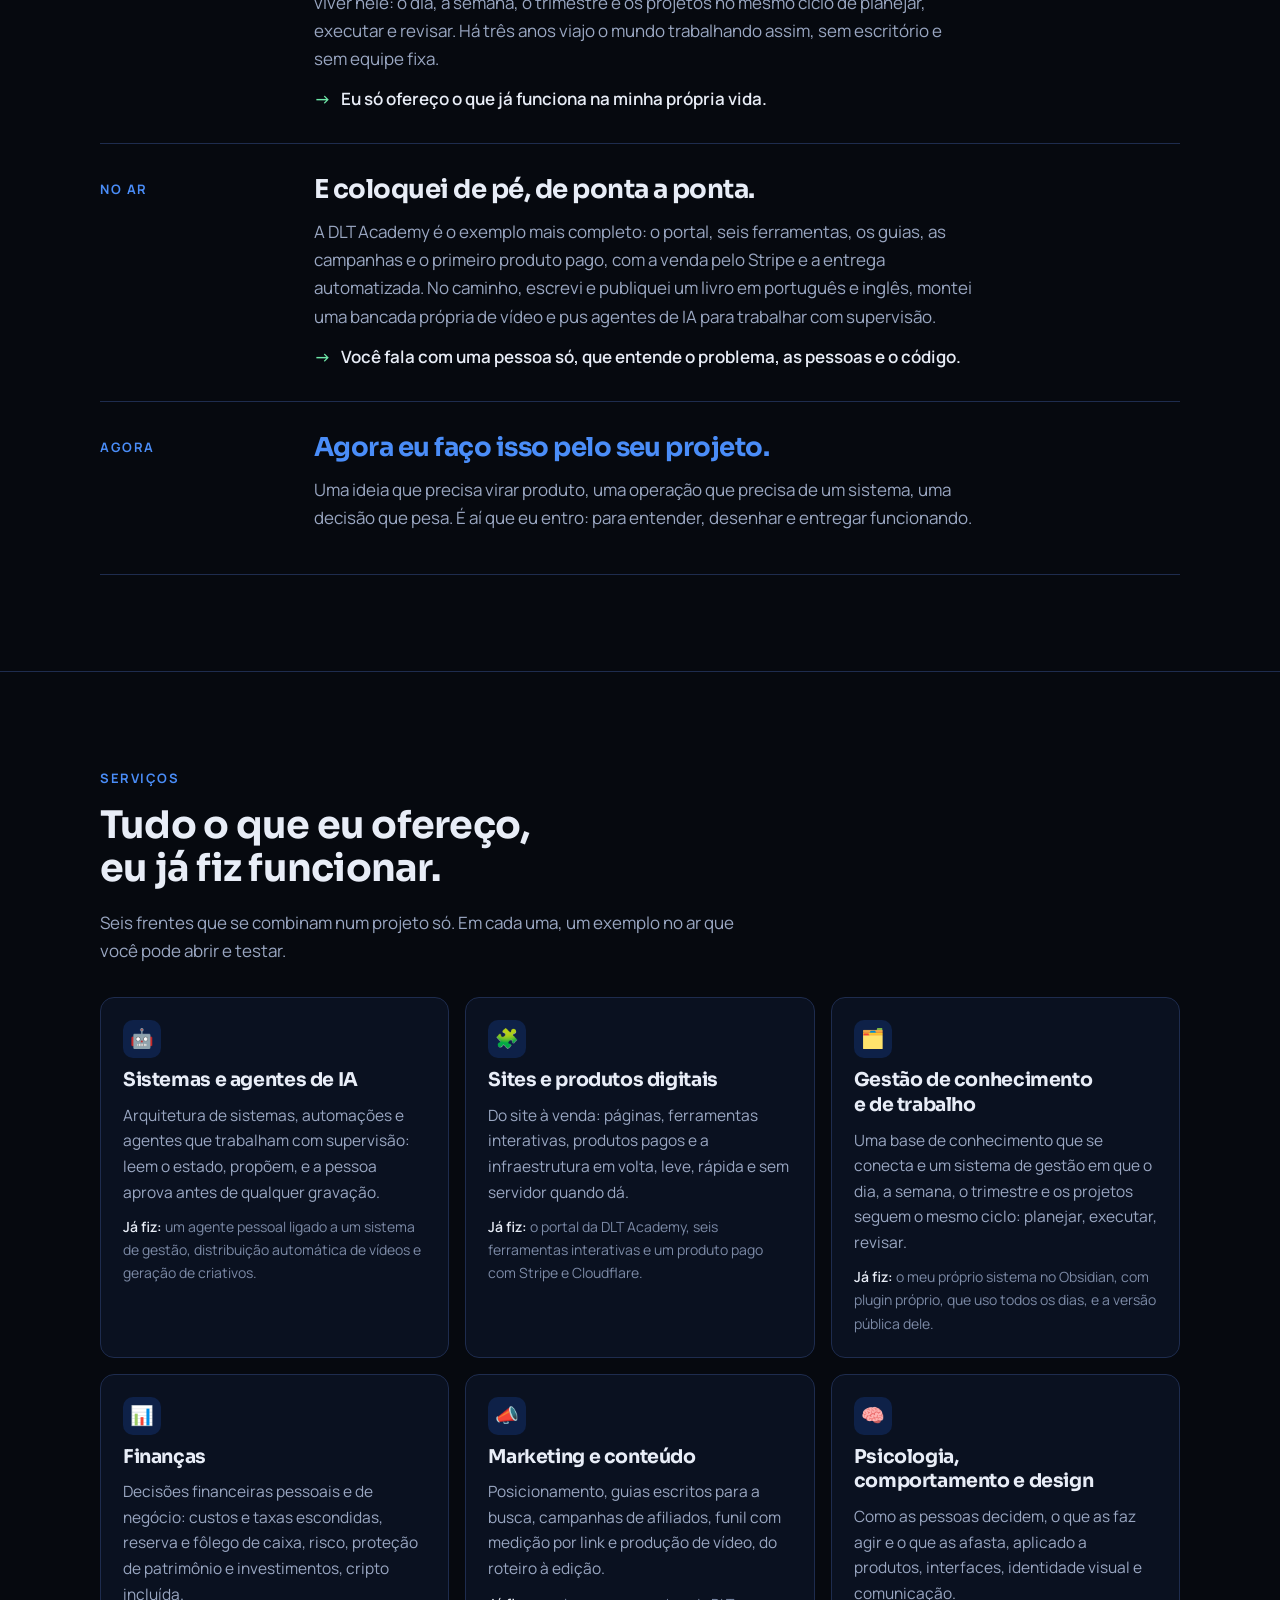
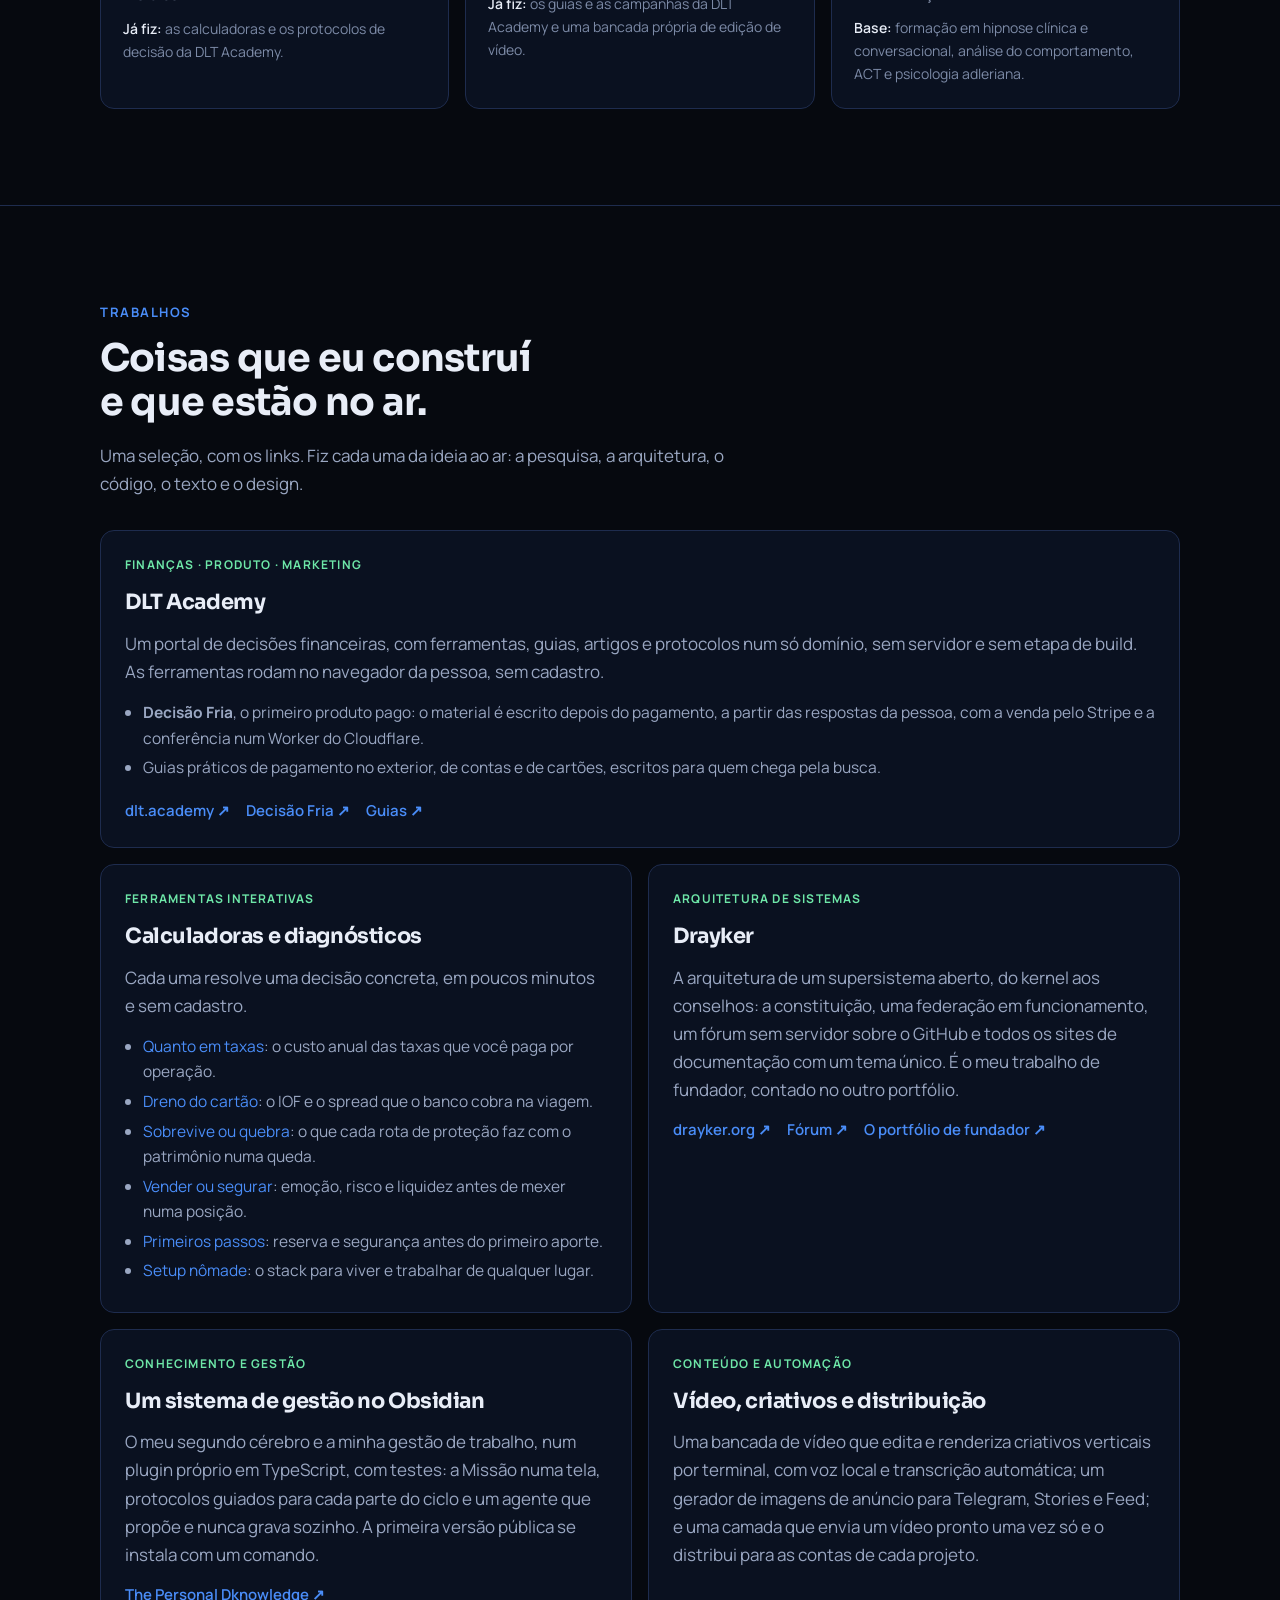
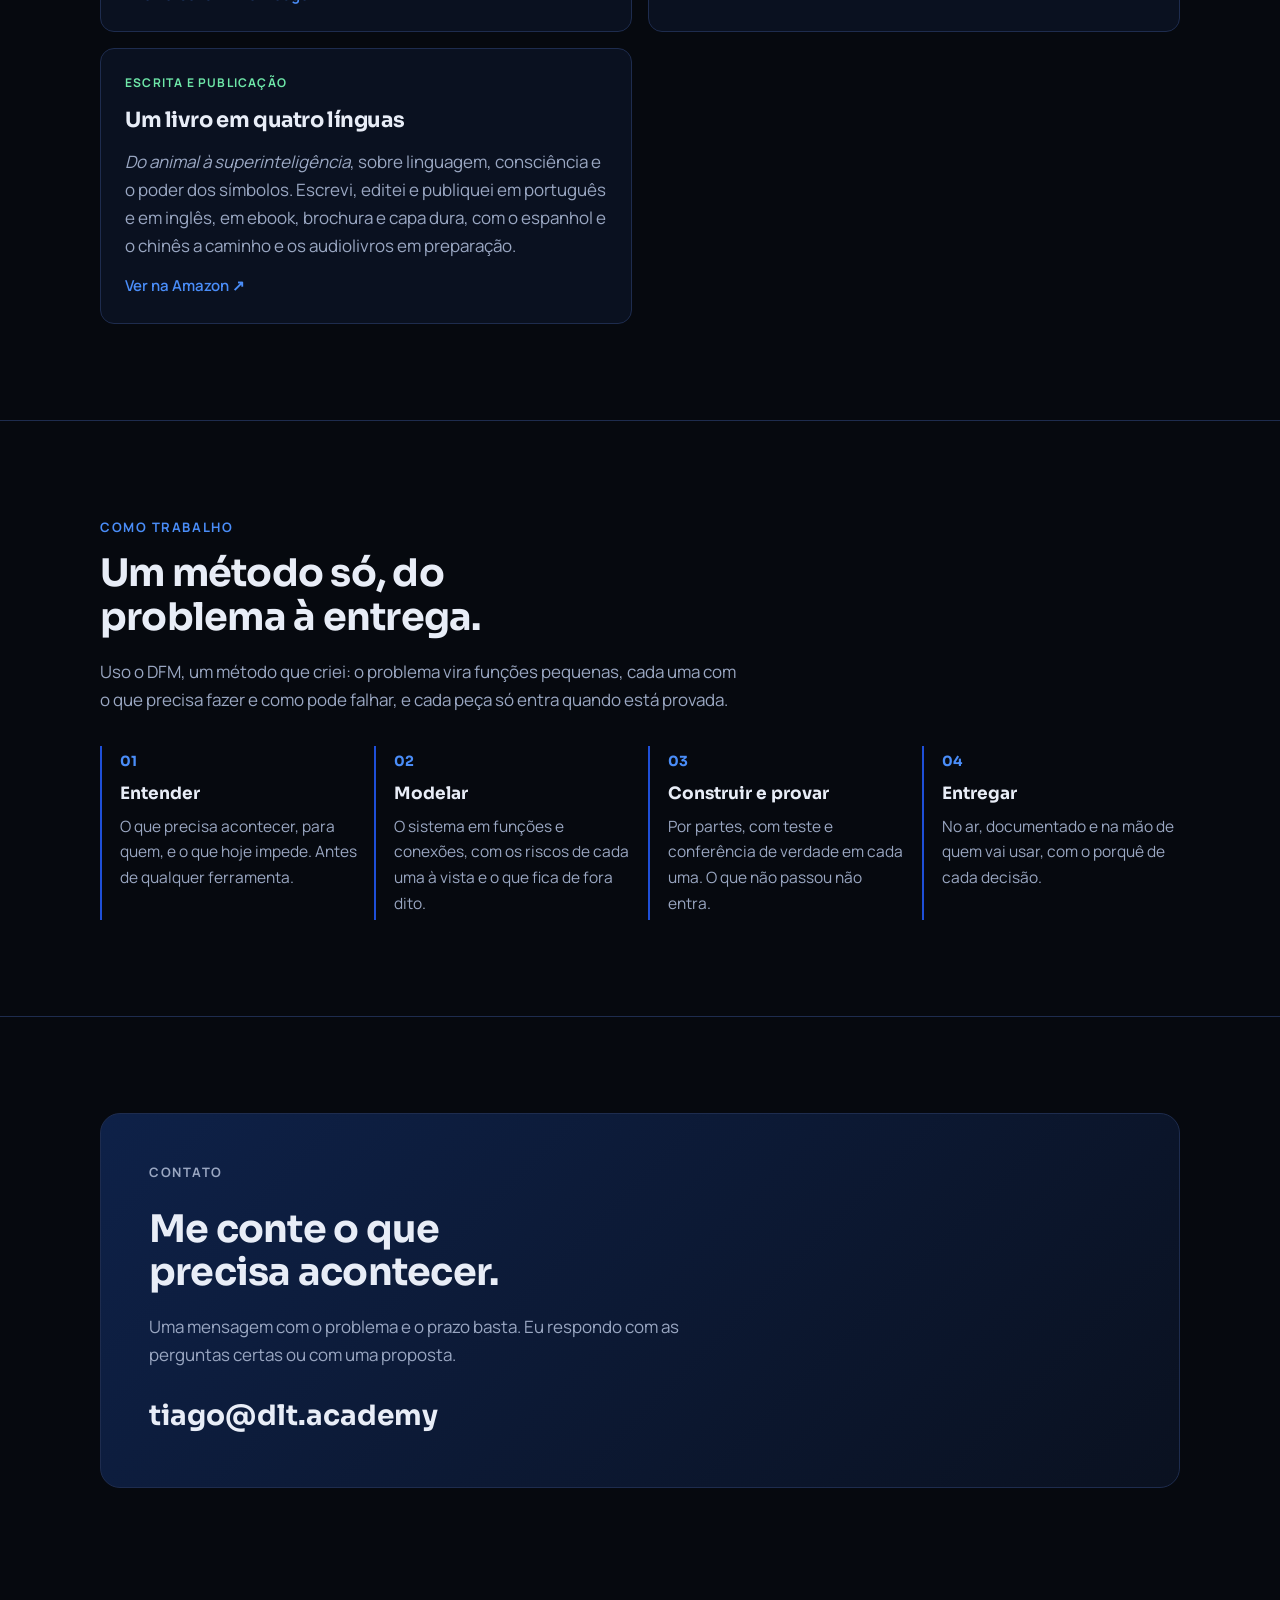
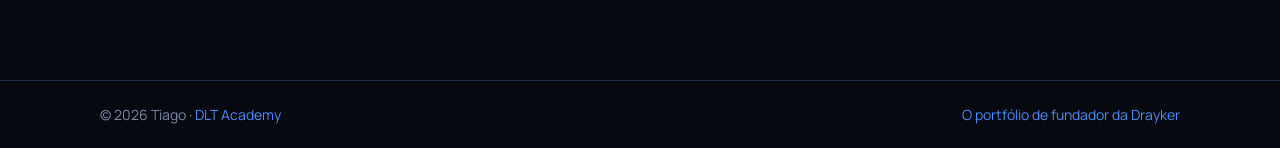
==== commit d09441e9: "content: portfólio contado como história" ====
--- a/index.html
+++ b/index.html
@@ -19,7 +19,7 @@
     <meta property="og:locale" content="pt_BR" />
     <meta property="og:site_name" content="Tiago · DLT Academy" />
     <meta property="og:title" content="Tiago | Sistemas, produtos digitais e consultoria" />
-    <meta property="og:description" content="Eu desenho sistemas e os coloco para funcionar. Consultoria e projetos em IA, produtos digitais, conhecimento, finanças, marketing e design." />
+    <meta property="og:description" content="Eu entendo pessoas e construo sistemas. Consultoria e projetos em IA, produtos digitais, conhecimento, finanças, marketing e design." />
     <meta property="og:url" content="https://tiago.dlt.academy/" />
     <meta property="og:image" content="https://tiago.dlt.academy/assets/og-tiago.png" />
     <meta name="twitter:card" content="summary_large_image" />
@@ -46,10 +46,10 @@
       <div class="head-in">
         <a class="brand" href="#topo"><img src="./assets/dlt-mark.png" alt="" width="26" height="26" />Tiago <span>DLT Academy</span></a>
         <nav class="nav" aria-label="Seções">
+          <a href="#historia">História</a>
           <a href="#servicos">Serviços</a>
           <a href="#trabalhos">Trabalhos</a>
           <a href="#como">Como trabalho</a>
-          <a href="#experiencia">Experiência</a>
           <a href="#contato">Contato</a>
           <a class="lang" href="./en/" hreflang="en" lang="en" aria-label="Read in English">EN</a>
         </nav>
@@ -61,16 +61,15 @@
         <div class="wrap hero-grid">
           <div>
             <p class="eyebrow">Arquiteto de sistemas · Consultoria e projetos</p>
-            <h1>Eu desenho sistemas e os coloco <em>para funcionar</em>.</h1>
+            <h1>Eu entendo pessoas <em>e construo sistemas</em>.</h1>
             <p class="lead">
-              Sou o Tiago. Construo do zero, e de ponta a ponta, o que um negócio ou uma pessoa precisa para
-              trabalhar melhor: agentes de IA e automações, sites e produtos digitais com pagamento, sistemas de
-              conhecimento e de gestão do trabalho, decisões financeiras. Junto a isso, a psicologia, o design e o
-              marketing que fazem as pessoas usarem o que foi construído.
+              A maioria dos projetos se perde entre quem entende o problema e quem constrói a solução. Eu sou as duas
+              pontas. Sou o Tiago: passei mais de uma década estudando como as pessoas decidem e como os sistemas
+              funcionam, até fazer os dois trabalharem juntos.
             </p>
             <div class="actions">
-              <a class="button" href="#contato">Falar comigo</a>
-              <a class="button button-ghost" href="#trabalhos">Ver trabalhos</a>
+              <a class="button" href="#historia">Conhecer a história</a>
+              <a class="button button-ghost" href="#contato">Falar comigo</a>
             </div>
             <ul class="facts" role="list">
               <li>Trabalho remoto, de qualquer fuso</li>
@@ -81,6 +80,75 @@
           <figure class="portrait">
             <img src="./assets/tiago.jpg" width="763" height="1100" alt="Tiago à noite, num porto, segurando o livro que escreveu" />
           </figure>
+        </div>
+      </section>
+
+      <section class="section" id="historia">
+        <div class="wrap">
+          <p class="eyebrow">A história</p>
+          <h2>Duas formações que quase nunca andam juntas.</h2>
+          <ol class="story" role="list">
+            <li class="chapter">
+              <div class="when">Pessoas</div>
+              <div class="what">
+                <h3>Primeiro, eu quis entender por que as pessoas fazem o que fazem.</h3>
+                <p>
+                  Fiz formação em hipnose clínica e conversacional, em análise do comportamento e em PNL científica, e
+                  fui fundo na psicologia de Alfred Adler, na Terapia de Aceitação e Compromisso e na engenharia
+                  social. Aprendi a ouvir o que a pessoa pede e o que ela precisa. Quase nunca são a mesma coisa.
+                </p>
+                <p class="value">Antes de construir, eu acho o problema certo.</p>
+              </div>
+            </li>
+            <li class="chapter">
+              <div class="when">Sistemas</div>
+              <div class="what">
+                <h3>Depois, como as coisas funcionam por dentro.</h3>
+                <p>
+                  Estudei arquitetura de sistemas, sistemas distribuídos e complexos e autômatos celulares, e criei o
+                  meu próprio método, o DFM: todo problema vira funções pequenas, cada uma com o que precisa fazer e
+                  como pode falhar. Com ele desenhei a <a href="https://hyadhuad.drayker.org/pt/">Drayker</a>, um
+                  supersistema aberto, do kernel aos conselhos.
+                </p>
+                <p class="value">O que eu construo aguenta crescer e não quebra no primeiro imprevisto.</p>
+              </div>
+            </li>
+            <li class="chapter">
+              <div class="when">Na prática</div>
+              <div class="what">
+                <h3>Então eu testei tudo em mim.</h3>
+                <p>
+                  Construí o meu próprio sistema de gestão no Obsidian, com plugin próprio, e passei a viver nele: o
+                  dia, a semana, o trimestre e os projetos no mesmo ciclo de planejar, executar e revisar. Há três anos
+                  viajo o mundo trabalhando assim, sem escritório e sem equipe fixa.
+                </p>
+                <p class="value">Eu só ofereço o que já funciona na minha própria vida.</p>
+              </div>
+            </li>
+            <li class="chapter">
+              <div class="when">No ar</div>
+              <div class="what">
+                <h3>E coloquei de pé, de ponta a ponta.</h3>
+                <p>
+                  A DLT Academy é o exemplo mais completo: o portal, seis ferramentas, os guias, as campanhas e o
+                  primeiro produto pago, com a venda pelo Stripe e a entrega automatizada. No caminho, escrevi e
+                  publiquei um livro em português e inglês, montei uma bancada própria de vídeo e pus agentes de IA
+                  para trabalhar com supervisão.
+                </p>
+                <p class="value">Você fala com uma pessoa só, que entende o problema, as pessoas e o código.</p>
+              </div>
+            </li>
+            <li class="chapter is-now">
+              <div class="when">Agora</div>
+              <div class="what">
+                <h3>Agora eu faço isso pelo seu projeto.</h3>
+                <p>
+                  Uma ideia que precisa virar produto, uma operação que precisa de um sistema, uma decisão que pesa.
+                  É aí que eu entro: para entender, desenhar e entregar funcionando.
+                </p>
+              </div>
+            </li>
+          </ol>
         </div>
       </section>
 
@@ -208,52 +276,12 @@
         </div>
       </section>
 
-      <section class="section" id="experiencia">
-        <div class="wrap">
-          <p class="eyebrow">Experiência</p>
-          <h2>Pessoas e sistemas, as duas pontas.</h2>
-          <div class="cols">
-            <div>
-              <p>
-                Estudo há mais de uma década como as pessoas pensam e decidem, e como os sistemas funcionam. De um
-                lado, fiz formação em hipnose clínica, conversacional e auto-hipnose, em análise do comportamento e em
-                PNL científica, e estudei a fundo engenharia social, a psicologia de Alfred Adler, a Teoria dos
-                Quadros Relacionais e a Terapia de Aceitação e Compromisso. Do outro, arquitetura de sistemas,
-                sistemas distribuídos e complexos e autômatos celulares, a base do método que uso.
-              </p>
-              <p>
-                Há três anos trabalho viajando o mundo. Cada produto que ofereço a um cliente eu construí antes para
-                mim, e o uso no dia a dia: é assim que eu sei o que funciona.
-              </p>
-            </div>
-            <ul class="chips" role="list">
-              <li>Arquitetura de sistemas</li>
-              <li>Agentes de IA</li>
-              <li>Automação</li>
-              <li>TypeScript e Python</li>
-              <li>Cloudflare e GitHub</li>
-              <li>Stripe</li>
-              <li>Obsidian</li>
-              <li>Finanças pessoais</li>
-              <li>Cripto</li>
-              <li>SEO e conteúdo</li>
-              <li>Afiliados</li>
-              <li>Vídeo</li>
-              <li>Design de interface</li>
-              <li>Identidade visual</li>
-              <li>Psicologia do comportamento</li>
-              <li>Hipnose</li>
-            </ul>
-          </div>
-        </div>
-      </section>
-
       <section class="section" id="contato">
         <div class="wrap">
           <div class="contact">
             <p class="eyebrow">Contato</p>
-            <h2>Tem um projeto ou uma decisão pela frente?</h2>
-            <p>Escreva contando o que precisa acontecer e o prazo. Eu respondo com as perguntas certas ou com uma proposta.</p>
+            <h2>Me conte o que precisa acontecer.</h2>
+            <p>Uma mensagem com o problema e o prazo basta. Eu respondo com as perguntas certas ou com uma proposta.</p>
             <a class="mail" href="mailto:tiago@dlt.academy">tiago@dlt.academy</a>
           </div>
         </div>
--- a/styles.css
+++ b/styles.css
@@ -110,3 +110,14 @@
 .mail:hover { color: var(--accent); text-decoration: none; }
 .foot { border-top: 1px solid var(--border); margin-top: clamp(56px, 8vw, 96px); }
 .foot-in { max-width: 1160px; margin: 0 auto; padding: 22px var(--gutter); display: flex; justify-content: space-between; gap: 12px; flex-wrap: wrap; font-size: 14px; color: var(--faint); }
+
+/* A história */
+.story { list-style: none; margin: 40px 0 0; padding: 0; border-top: 1px solid var(--border); }
+.story .chapter { display: grid; gap: 8px; padding: 30px 0; border-bottom: 1px solid var(--border); }
+@media (min-width: 820px) { .story .chapter { grid-template-columns: 170px minmax(0, 1fr); gap: 44px; } }
+.story .when { font-size: 13px; font-weight: 700; letter-spacing: 0.12em; text-transform: uppercase; color: var(--accent); padding-top: 5px; }
+.story h3 { font-size: clamp(20px, 2.3vw, 26px); line-height: 1.25; margin-bottom: 12px; max-width: 36ch; }
+.story p { color: var(--muted); max-width: 66ch; margin: 0 0 12px; }
+.story .value { color: var(--text); font-weight: 600; margin: 4px 0 0; display: flex; gap: 10px; }
+.story .value::before { content: "→"; color: var(--green); }
+.story .is-now h3 { color: var(--accent); }
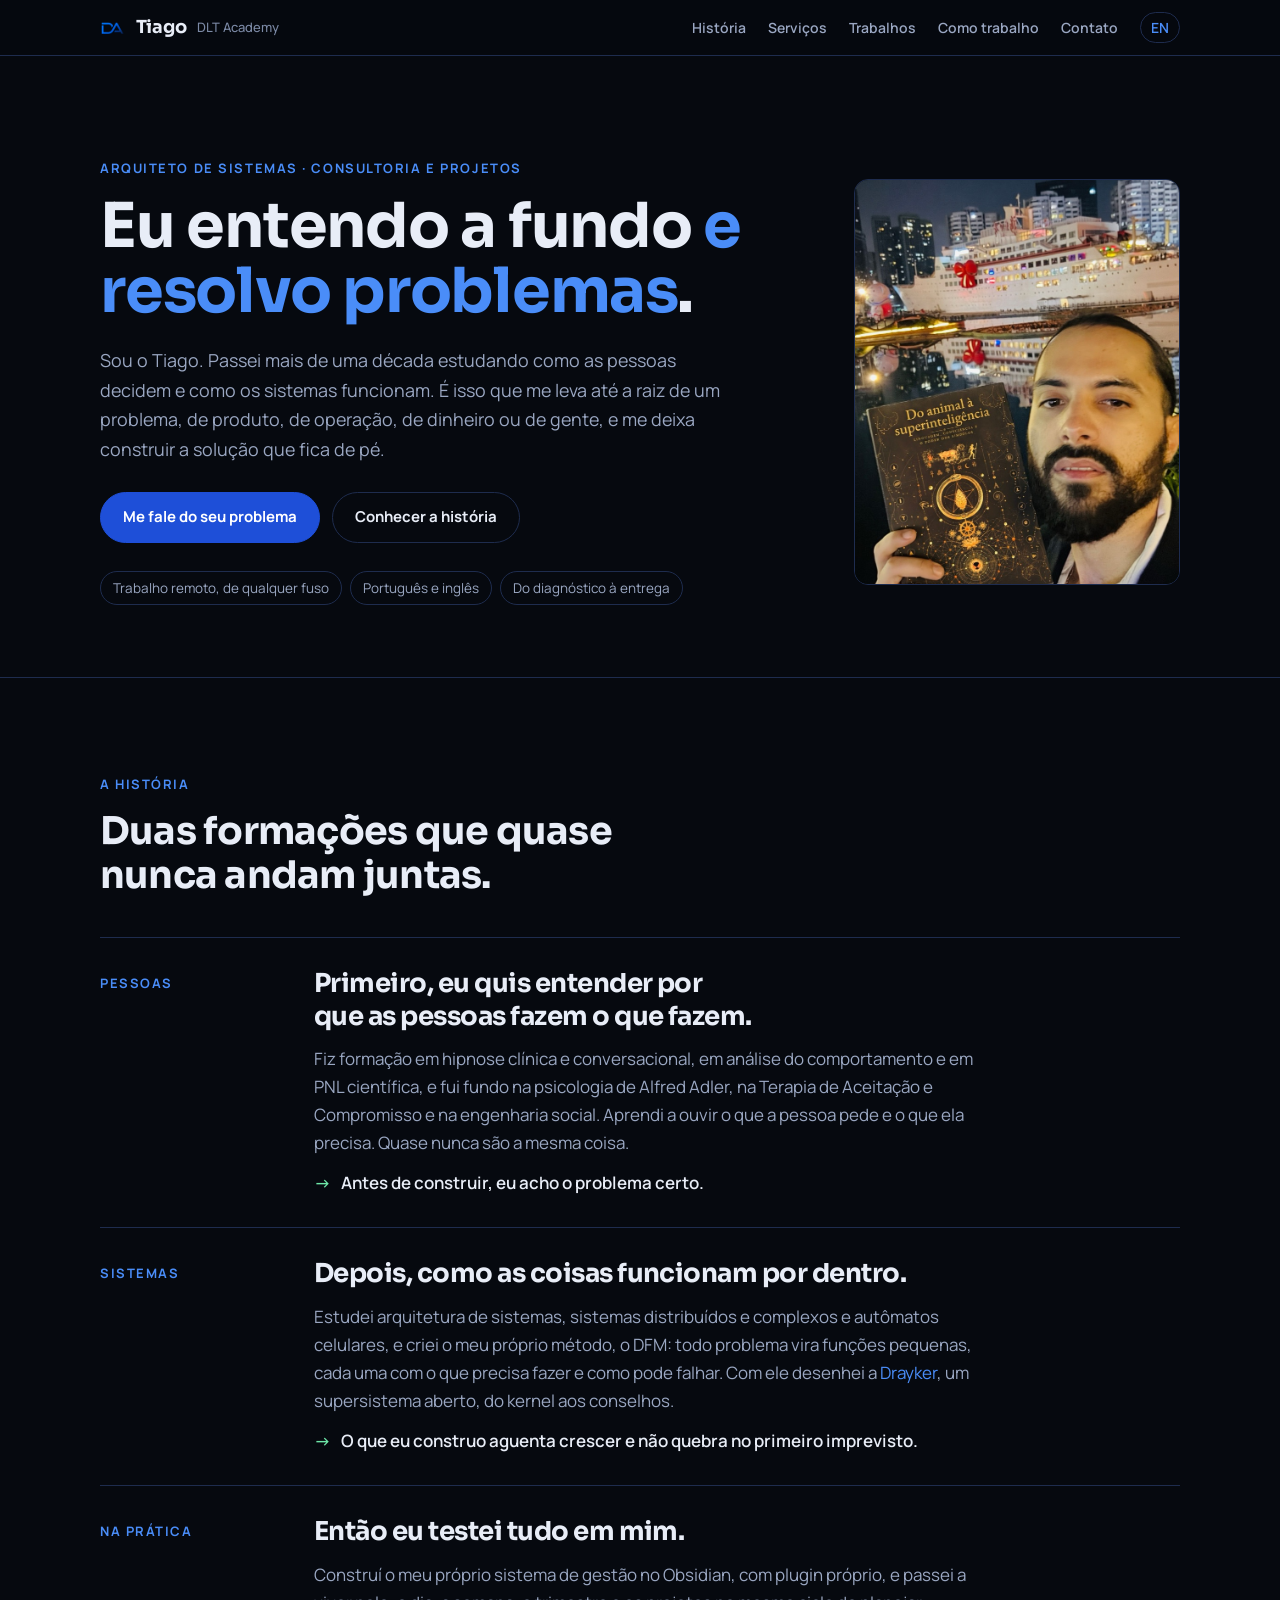
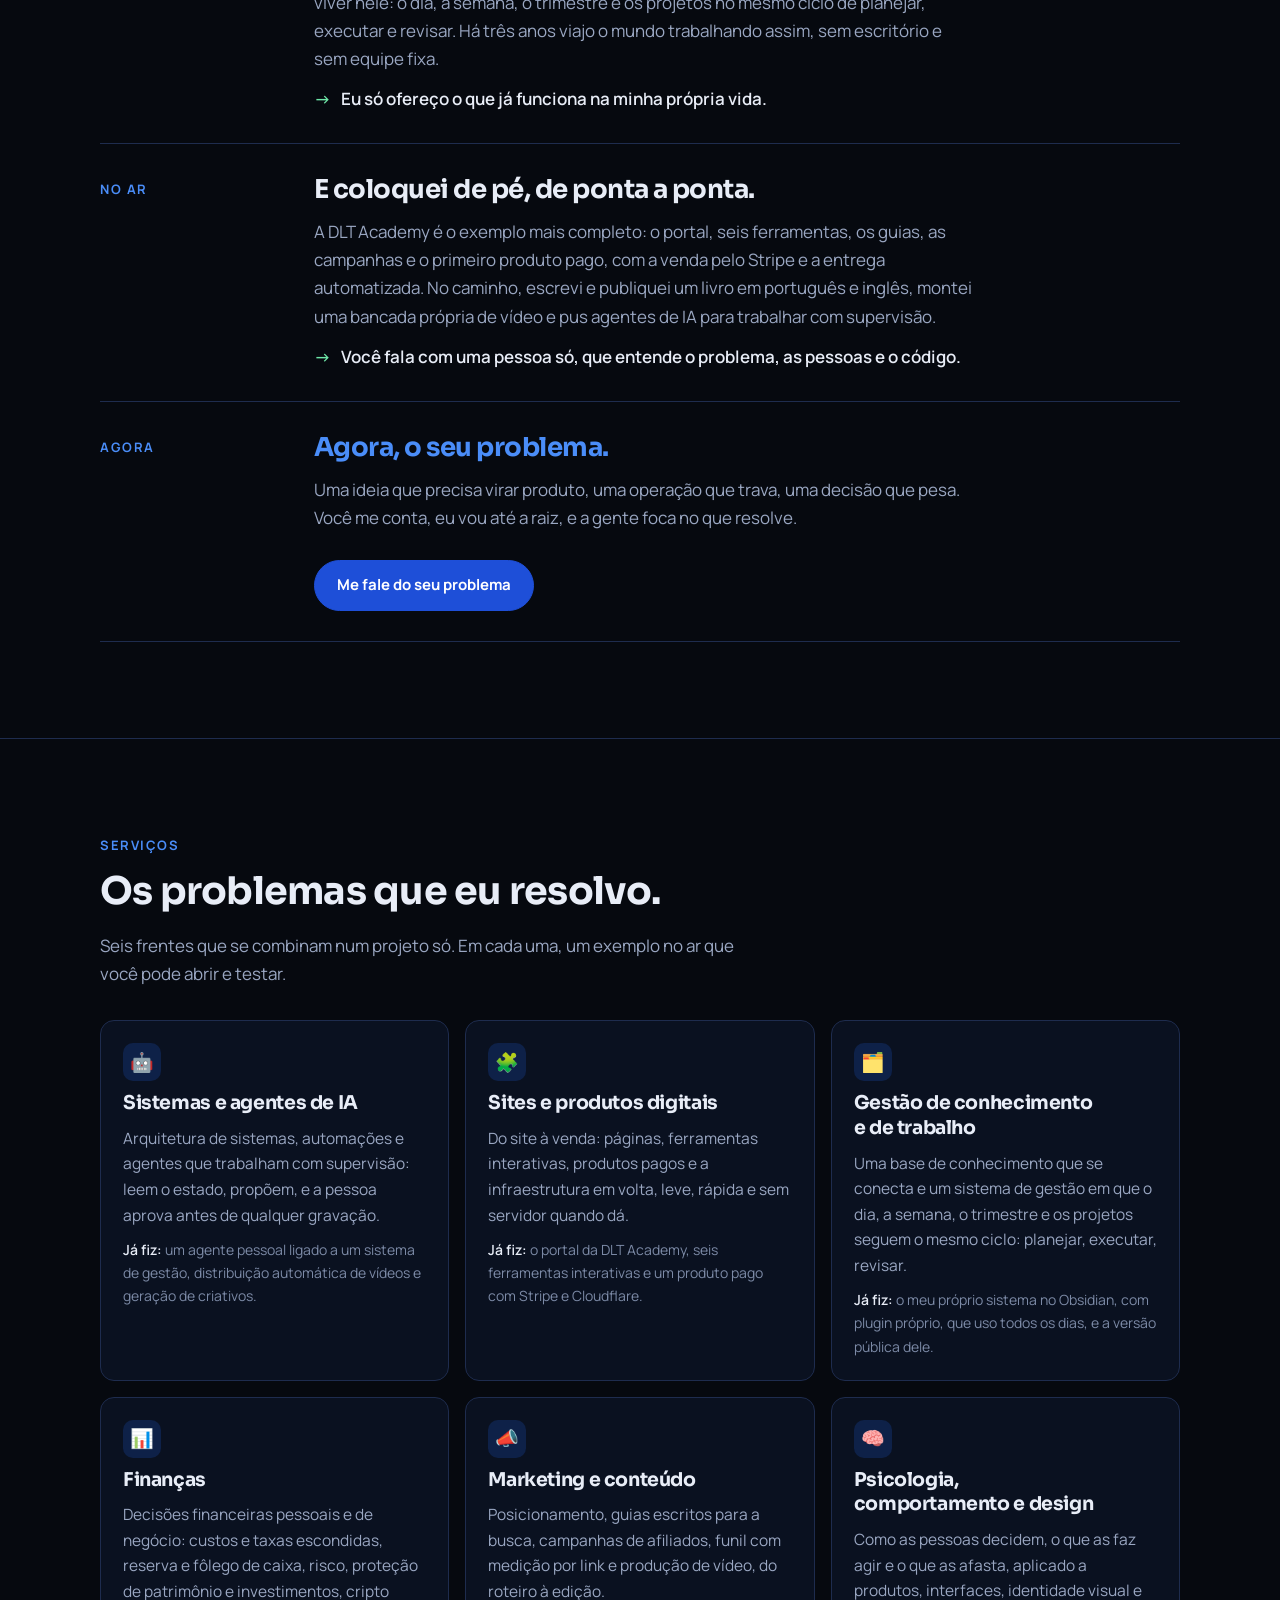
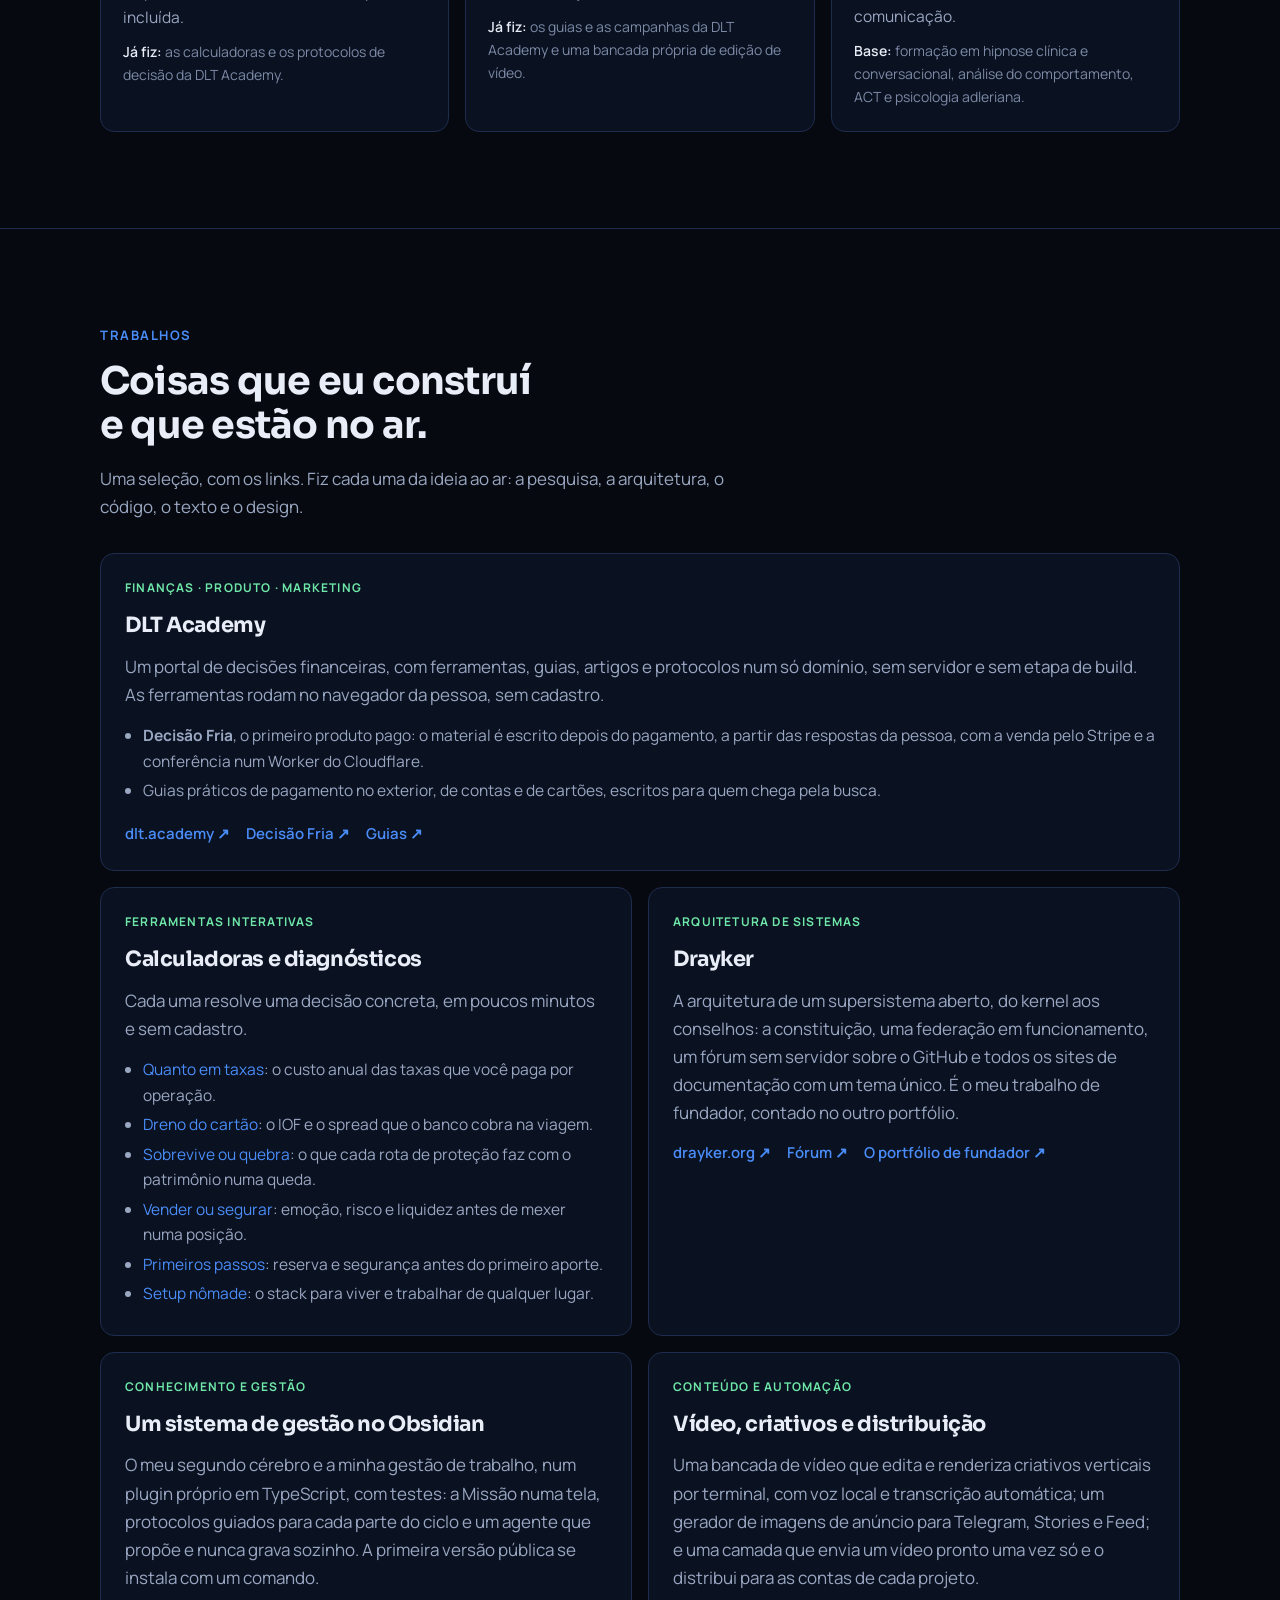
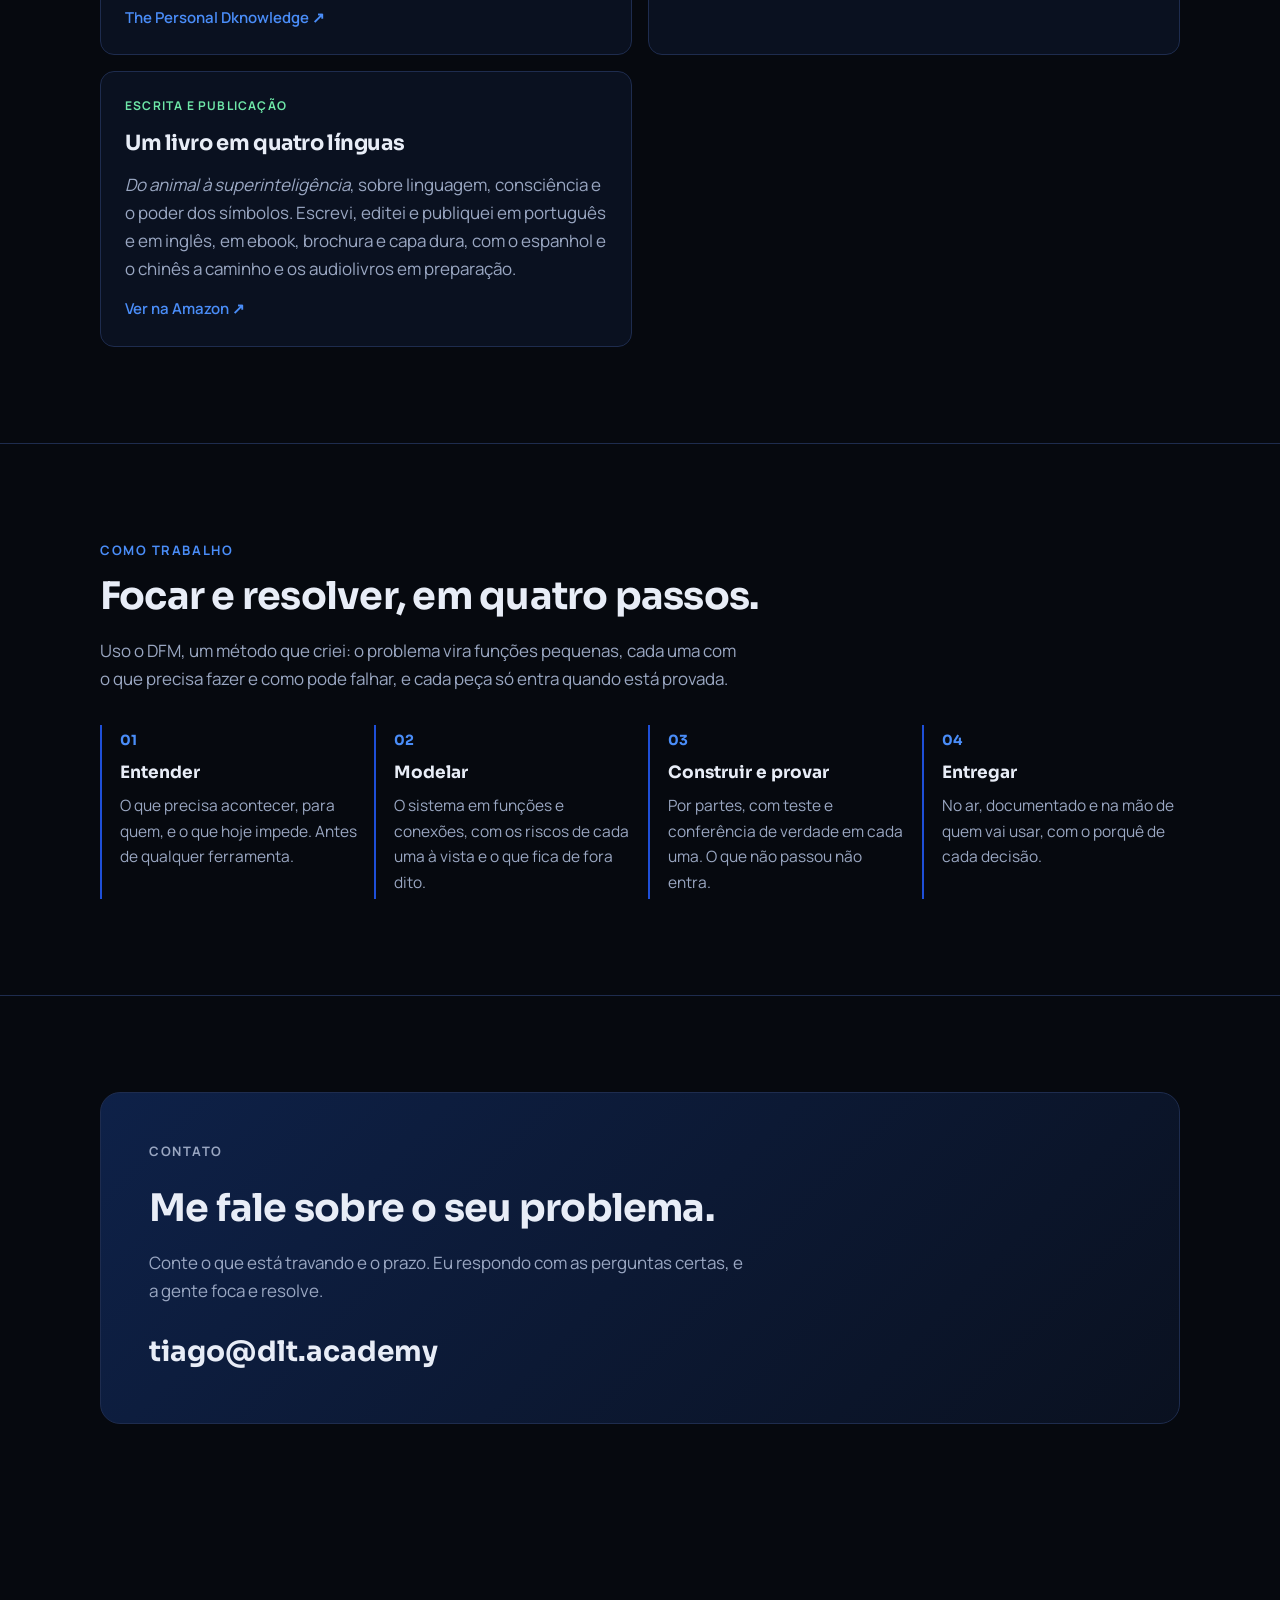
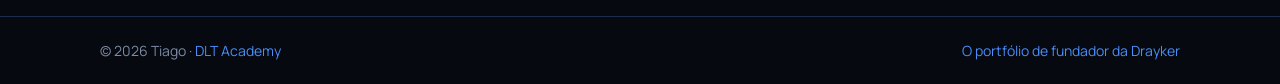
==== commit bd8b3af1: "content: o centro é entender a fundo e resolver" ====
--- a/index.html
+++ b/index.html
@@ -4,7 +4,7 @@
     <meta charset="UTF-8" />
     <meta name="viewport" content="width=device-width, initial-scale=1.0" />
     <meta name="theme-color" content="#06090F" />
-    <title>Tiago | Sistemas, produtos digitais e consultoria</title>
+    <title>Tiago | Entendo a fundo e resolvo problemas</title>
     <meta
       name="description"
       content="Tiago desenha sistemas e os coloca para funcionar: agentes de IA, sites e produtos digitais, gestão de conhecimento e de trabalho, finanças, marketing, psicologia e design. Consultoria e projetos."
@@ -18,8 +18,8 @@
     <meta property="og:type" content="profile" />
     <meta property="og:locale" content="pt_BR" />
     <meta property="og:site_name" content="Tiago · DLT Academy" />
-    <meta property="og:title" content="Tiago | Sistemas, produtos digitais e consultoria" />
-    <meta property="og:description" content="Eu entendo pessoas e construo sistemas. Consultoria e projetos em IA, produtos digitais, conhecimento, finanças, marketing e design." />
+    <meta property="og:title" content="Tiago | Entendo a fundo e resolvo problemas" />
+    <meta property="og:description" content="Eu entendo a fundo e resolvo problemas. Consultoria e projetos em IA, produtos digitais, conhecimento, finanças, marketing e design." />
     <meta property="og:url" content="https://tiago.dlt.academy/" />
     <meta property="og:image" content="https://tiago.dlt.academy/assets/og-tiago.png" />
     <meta name="twitter:card" content="summary_large_image" />
@@ -61,15 +61,15 @@
         <div class="wrap hero-grid">
           <div>
             <p class="eyebrow">Arquiteto de sistemas · Consultoria e projetos</p>
-            <h1>Eu entendo pessoas <em>e construo sistemas</em>.</h1>
+            <h1>Eu entendo a fundo <em>e resolvo problemas</em>.</h1>
             <p class="lead">
-              A maioria dos projetos se perde entre quem entende o problema e quem constrói a solução. Eu sou as duas
-              pontas. Sou o Tiago: passei mais de uma década estudando como as pessoas decidem e como os sistemas
-              funcionam, até fazer os dois trabalharem juntos.
+              Sou o Tiago. Passei mais de uma década estudando como as pessoas decidem e como os sistemas funcionam.
+              É isso que me leva até a raiz de um problema, de produto, de operação, de dinheiro ou de gente, e me
+              deixa construir a solução que fica de pé.
             </p>
             <div class="actions">
-              <a class="button" href="#historia">Conhecer a história</a>
-              <a class="button button-ghost" href="#contato">Falar comigo</a>
+              <a class="button" href="#contato">Me fale do seu problema</a>
+              <a class="button button-ghost" href="#historia">Conhecer a história</a>
             </div>
             <ul class="facts" role="list">
               <li>Trabalho remoto, de qualquer fuso</li>
@@ -141,11 +141,12 @@
             <li class="chapter is-now">
               <div class="when">Agora</div>
               <div class="what">
-                <h3>Agora eu faço isso pelo seu projeto.</h3>
-                <p>
-                  Uma ideia que precisa virar produto, uma operação que precisa de um sistema, uma decisão que pesa.
-                  É aí que eu entro: para entender, desenhar e entregar funcionando.
-                </p>
+                <h3>Agora, o seu problema.</h3>
+                <p>
+                  Uma ideia que precisa virar produto, uma operação que trava, uma decisão que pesa. Você me conta, eu
+                  vou até a raiz, e a gente foca no que resolve.
+                </p>
+                <div class="actions"><a class="button" href="#contato">Me fale do seu problema</a></div>
               </div>
             </li>
           </ol>
@@ -155,7 +156,7 @@
       <section class="section" id="servicos">
         <div class="wrap">
           <p class="eyebrow">Serviços</p>
-          <h2>Tudo o que eu ofereço, eu já fiz funcionar.</h2>
+          <h2>Os problemas que eu resolvo.</h2>
           <p class="intro">Seis frentes que se combinam num projeto só. Em cada uma, um exemplo no ar que você pode abrir e testar.</p>
           <ul class="cards" role="list">
             <li class="card">
@@ -265,7 +266,7 @@
       <section class="section" id="como">
         <div class="wrap">
           <p class="eyebrow">Como trabalho</p>
-          <h2>Um método só, do problema à entrega.</h2>
+          <h2>Focar e resolver, em quatro passos.</h2>
           <p class="intro">Uso o DFM, um método que criei: o problema vira funções pequenas, cada uma com o que precisa fazer e como pode falhar, e cada peça só entra quando está provada.</p>
           <ol class="steps" role="list">
             <li><strong>Entender</strong><p>O que precisa acontecer, para quem, e o que hoje impede. Antes de qualquer ferramenta.</p></li>
@@ -280,8 +281,8 @@
         <div class="wrap">
           <div class="contact">
             <p class="eyebrow">Contato</p>
-            <h2>Me conte o que precisa acontecer.</h2>
-            <p>Uma mensagem com o problema e o prazo basta. Eu respondo com as perguntas certas ou com uma proposta.</p>
+            <h2>Me fale sobre o seu problema.</h2>
+            <p>Conte o que está travando e o prazo. Eu respondo com as perguntas certas, e a gente foca e resolve.</p>
             <a class="mail" href="mailto:tiago@dlt.academy">tiago@dlt.academy</a>
           </div>
         </div>
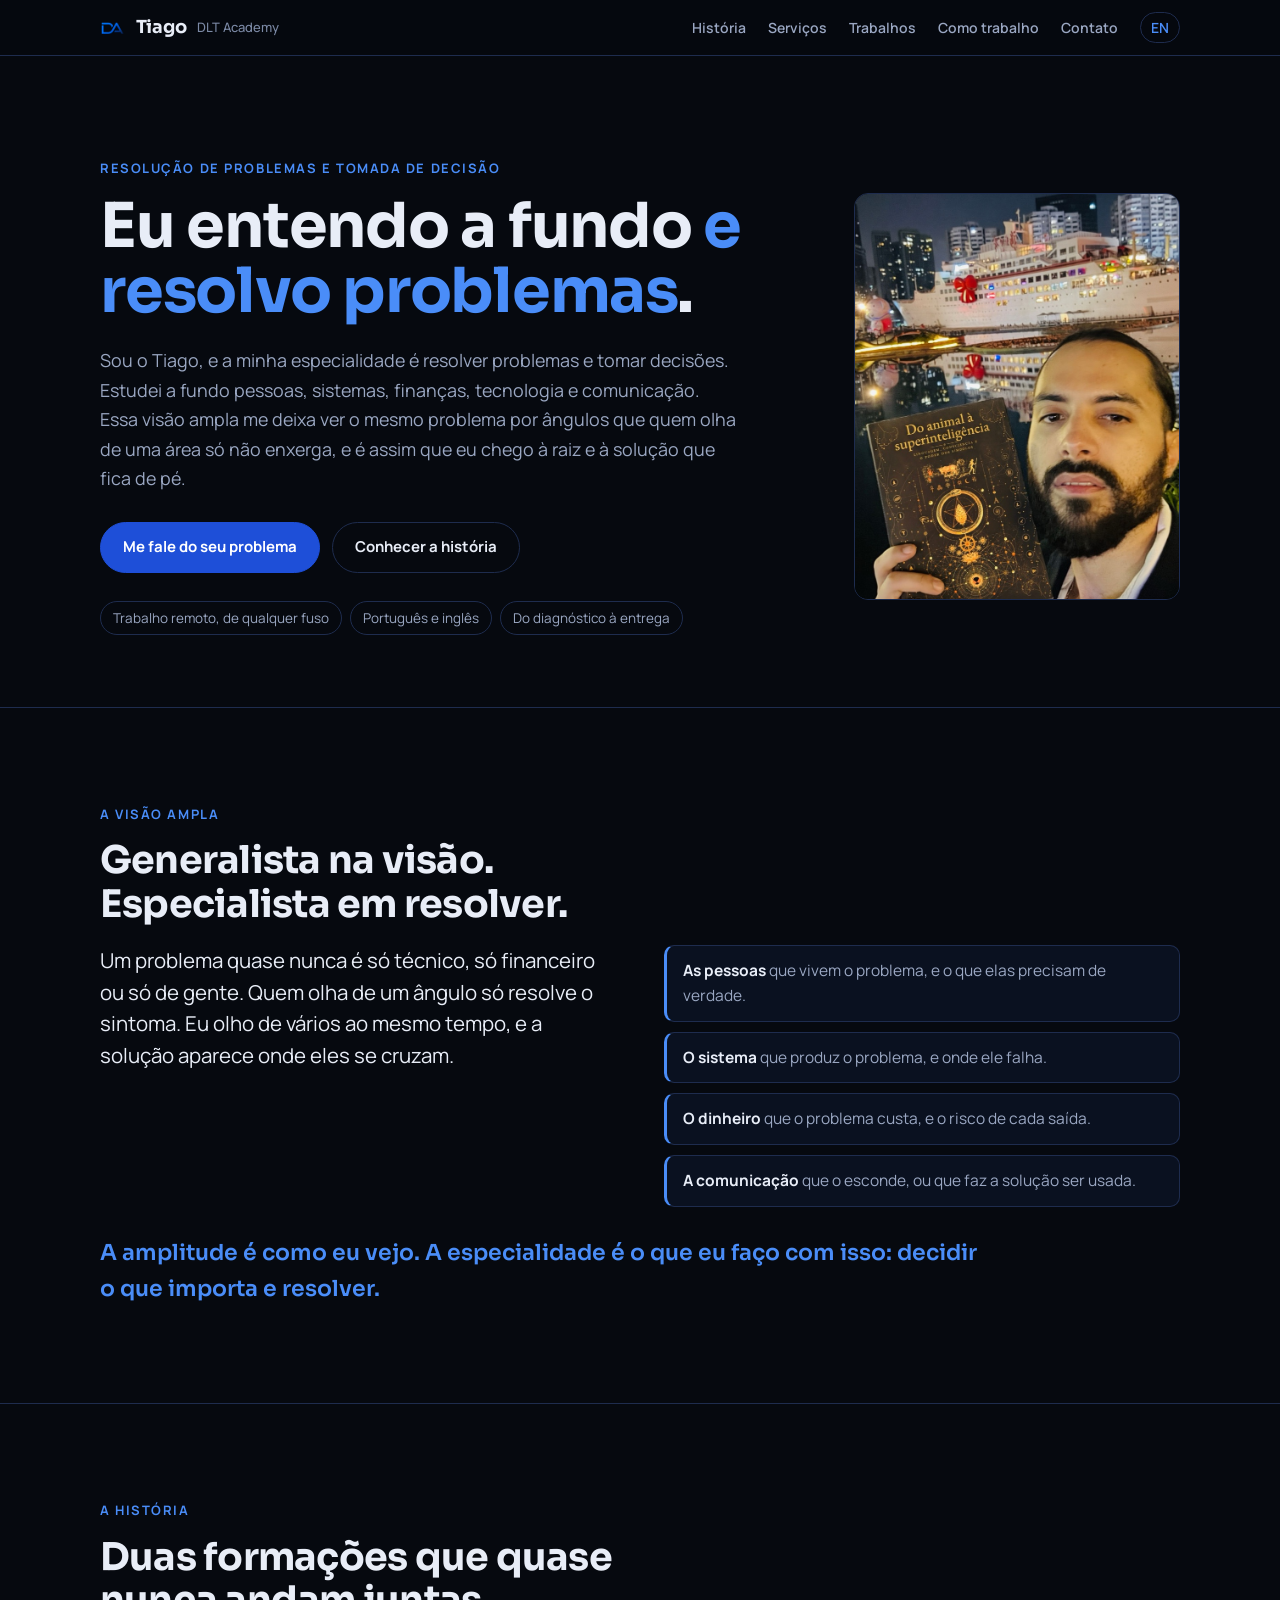
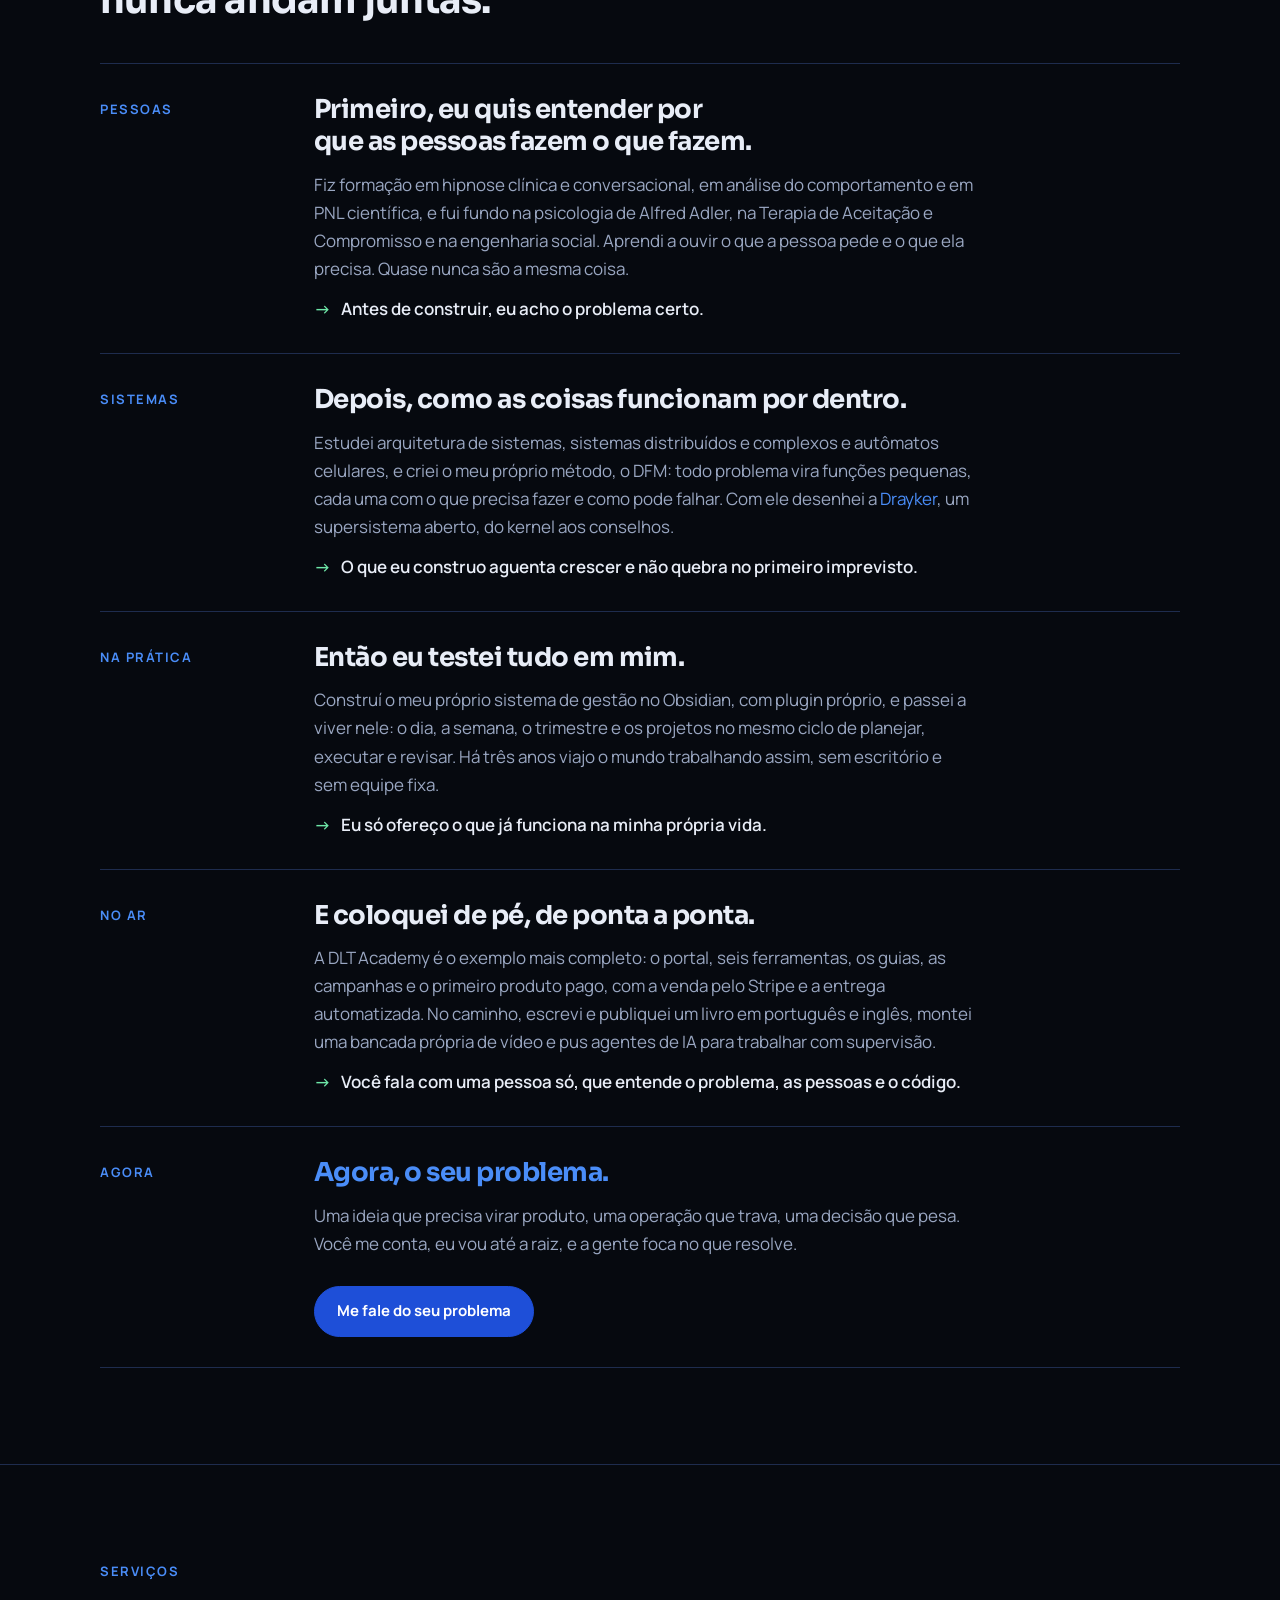
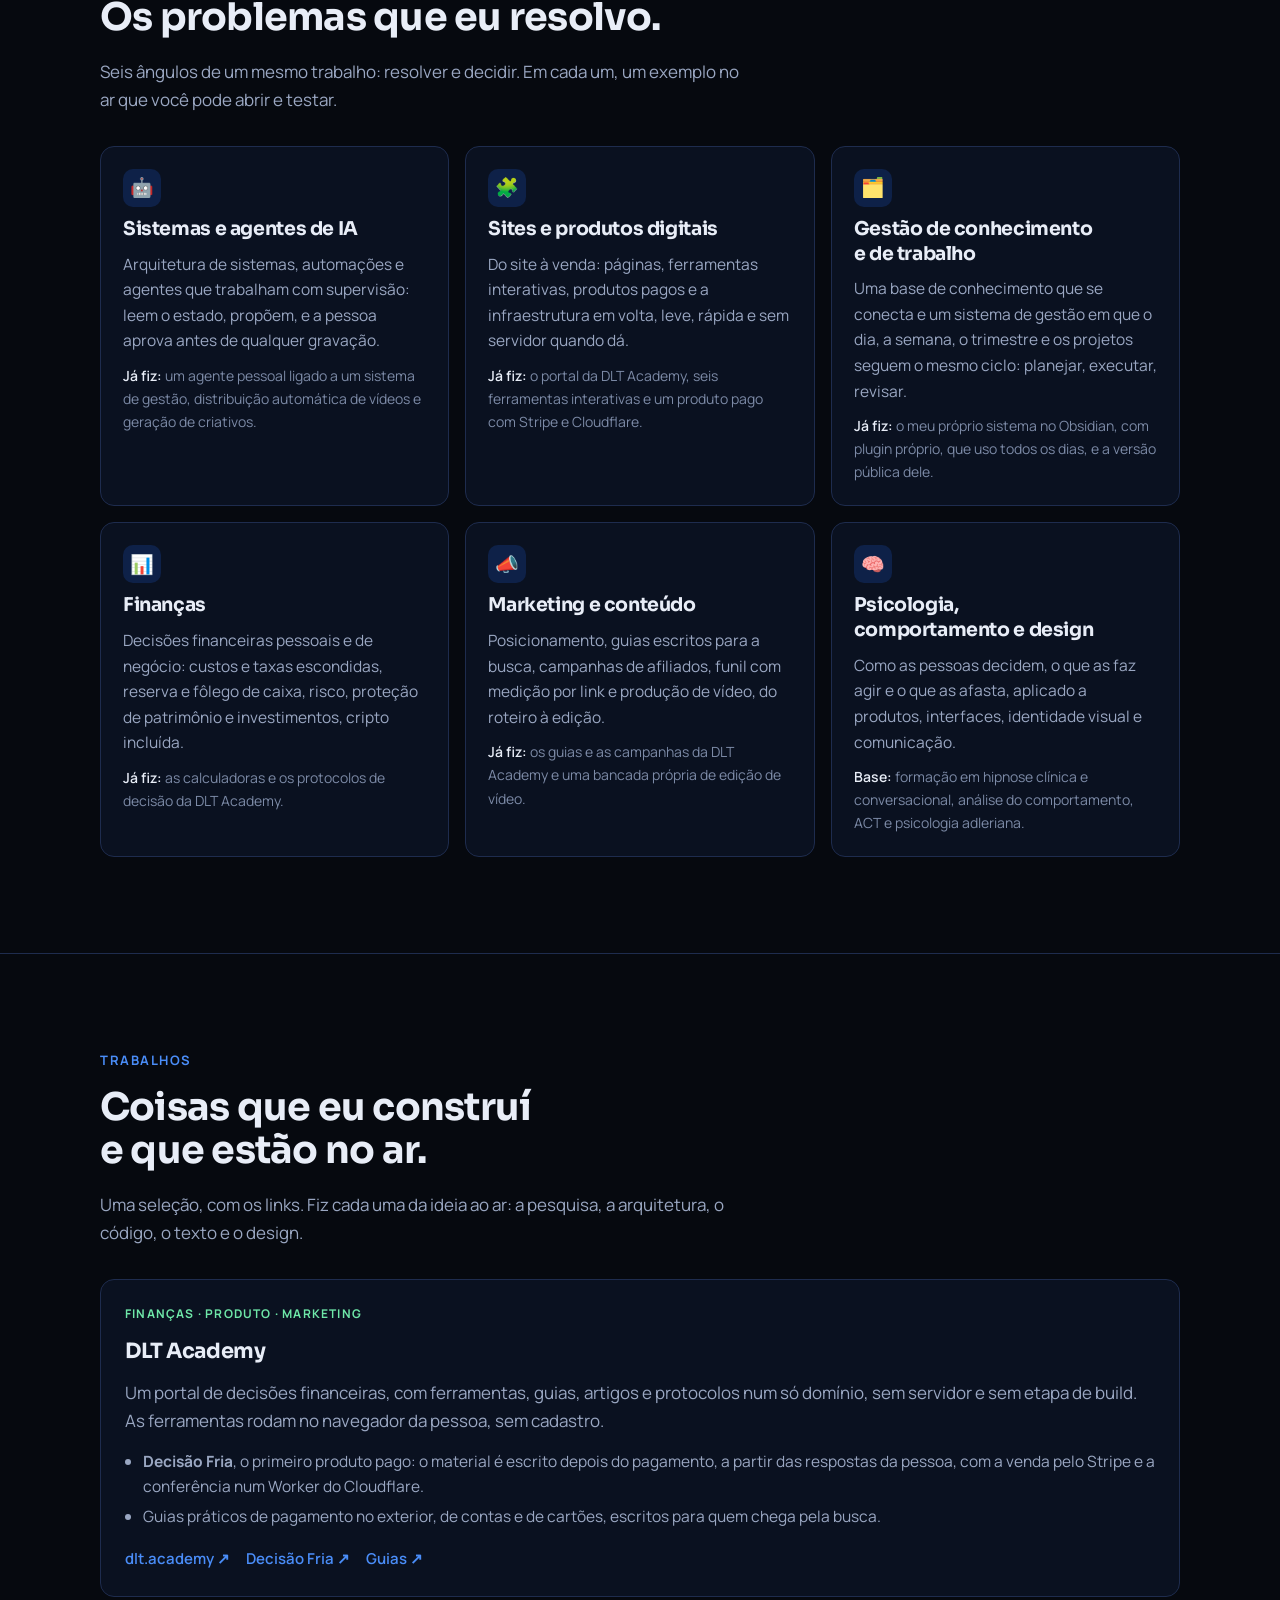
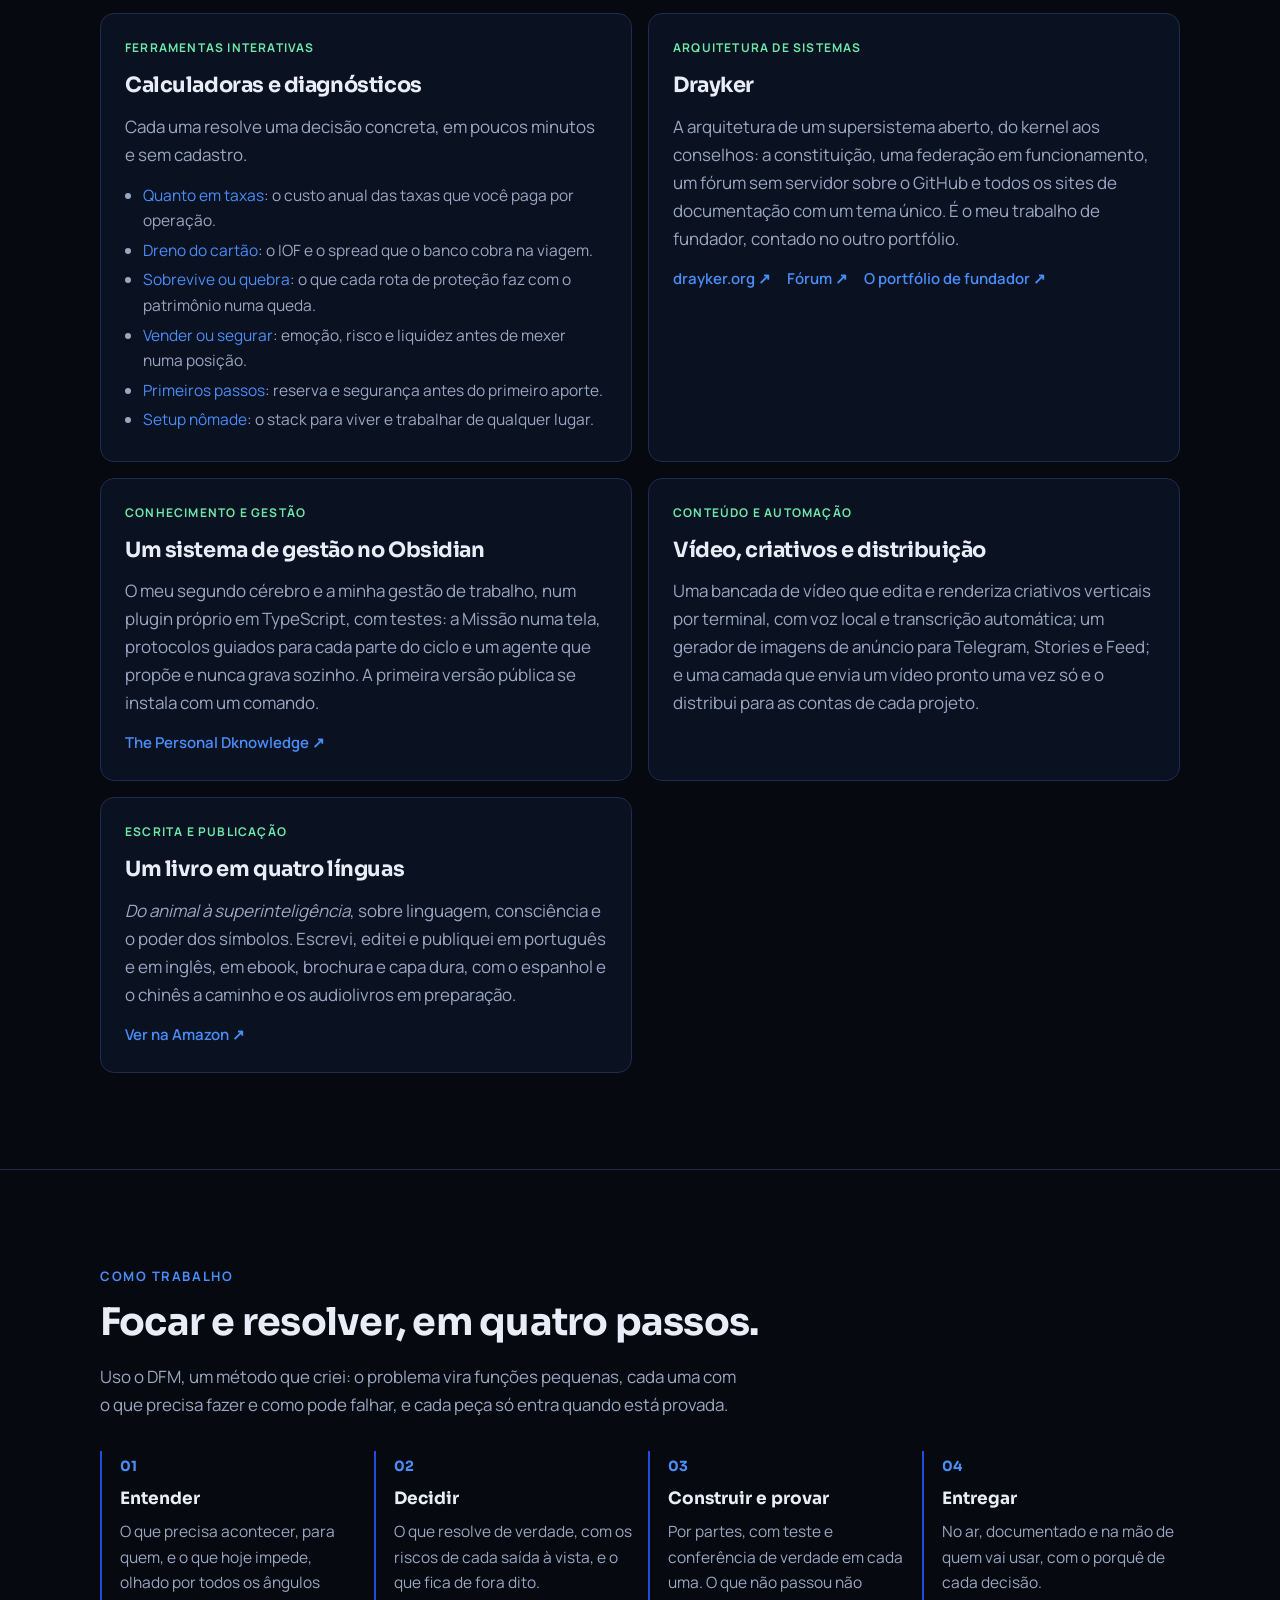
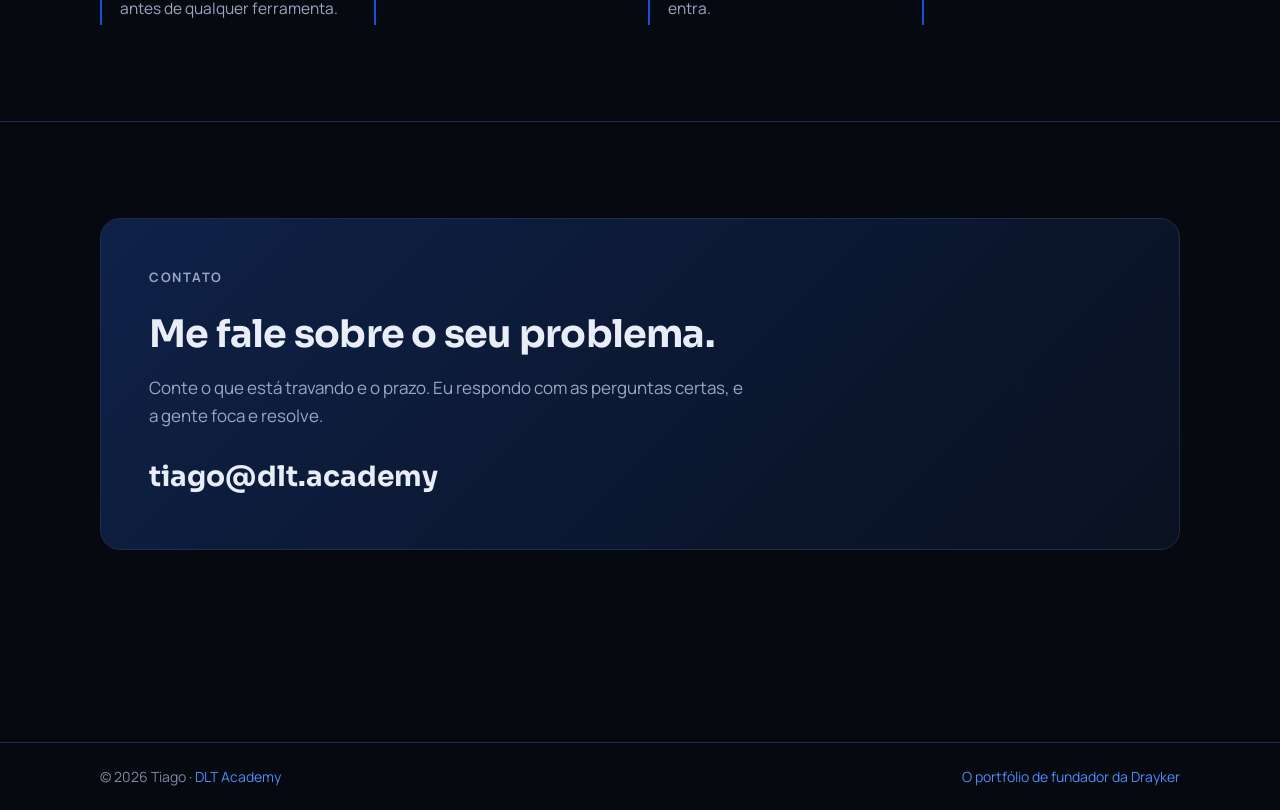
==== commit a3156a54: "content: visão ampla, especialidade em resolver e decidir" ====
--- a/index.html
+++ b/index.html
@@ -7,7 +7,7 @@
     <title>Tiago | Entendo a fundo e resolvo problemas</title>
     <meta
       name="description"
-      content="Tiago desenha sistemas e os coloca para funcionar: agentes de IA, sites e produtos digitais, gestão de conhecimento e de trabalho, finanças, marketing, psicologia e design. Consultoria e projetos."
+      content="Tiago é especialista em resolver problemas e tomar decisões, com uma visão ampla que junta agentes de IA, sites e produtos digitais, gestão de conhecimento e de trabalho, finanças, marketing, psicologia e design. Consultoria e projetos."
     />
     <link rel="canonical" href="https://tiago.dlt.academy/" />
     <link rel="alternate" hreflang="pt-BR" href="https://tiago.dlt.academy/" />
@@ -60,12 +60,12 @@
       <section class="hero" id="topo">
         <div class="wrap hero-grid">
           <div>
-            <p class="eyebrow">Arquiteto de sistemas · Consultoria e projetos</p>
+            <p class="eyebrow">Resolução de problemas e tomada de decisão</p>
             <h1>Eu entendo a fundo <em>e resolvo problemas</em>.</h1>
             <p class="lead">
-              Sou o Tiago. Passei mais de uma década estudando como as pessoas decidem e como os sistemas funcionam.
-              É isso que me leva até a raiz de um problema, de produto, de operação, de dinheiro ou de gente, e me
-              deixa construir a solução que fica de pé.
+              Sou o Tiago, e a minha especialidade é resolver problemas e tomar decisões. Estudei a fundo pessoas,
+              sistemas, finanças, tecnologia e comunicação. Essa visão ampla me deixa ver o mesmo problema por ângulos
+              que quem olha de uma área só não enxerga, e é assim que eu chego à raiz e à solução que fica de pé.
             </p>
             <div class="actions">
               <a class="button" href="#contato">Me fale do seu problema</a>
@@ -83,6 +83,26 @@
         </div>
       </section>
 
+      <section class="section angle" id="visao">
+        <div class="wrap">
+          <p class="eyebrow">A visão ampla</p>
+          <h2>Generalista na visão. Especialista em resolver.</h2>
+          <div class="angle-grid">
+            <p class="angle-lead">
+              Um problema quase nunca é só técnico, só financeiro ou só de gente. Quem olha de um ângulo só resolve o
+              sintoma. Eu olho de vários ao mesmo tempo, e a solução aparece onde eles se cruzam.
+            </p>
+            <ul class="angles" role="list">
+              <li><b>As pessoas</b> que vivem o problema, e o que elas precisam de verdade.</li>
+              <li><b>O sistema</b> que produz o problema, e onde ele falha.</li>
+              <li><b>O dinheiro</b> que o problema custa, e o risco de cada saída.</li>
+              <li><b>A comunicação</b> que o esconde, ou que faz a solução ser usada.</li>
+            </ul>
+          </div>
+          <p class="angle-close">A amplitude é como eu vejo. A especialidade é o que eu faço com isso: decidir o que importa e resolver.</p>
+        </div>
+      </section>
+
       <section class="section" id="historia">
         <div class="wrap">
           <p class="eyebrow">A história</p>
@@ -157,7 +177,7 @@
         <div class="wrap">
           <p class="eyebrow">Serviços</p>
           <h2>Os problemas que eu resolvo.</h2>
-          <p class="intro">Seis frentes que se combinam num projeto só. Em cada uma, um exemplo no ar que você pode abrir e testar.</p>
+          <p class="intro">Seis ângulos de um mesmo trabalho: resolver e decidir. Em cada um, um exemplo no ar que você pode abrir e testar.</p>
           <ul class="cards" role="list">
             <li class="card">
               <span class="icon" aria-hidden="true">🤖</span>
@@ -269,8 +289,8 @@
           <h2>Focar e resolver, em quatro passos.</h2>
           <p class="intro">Uso o DFM, um método que criei: o problema vira funções pequenas, cada uma com o que precisa fazer e como pode falhar, e cada peça só entra quando está provada.</p>
           <ol class="steps" role="list">
-            <li><strong>Entender</strong><p>O que precisa acontecer, para quem, e o que hoje impede. Antes de qualquer ferramenta.</p></li>
-            <li><strong>Modelar</strong><p>O sistema em funções e conexões, com os riscos de cada uma à vista e o que fica de fora dito.</p></li>
+            <li><strong>Entender</strong><p>O que precisa acontecer, para quem, e o que hoje impede, olhado por todos os ângulos antes de qualquer ferramenta.</p></li>
+            <li><strong>Decidir</strong><p>O que resolve de verdade, com os riscos de cada saída à vista, e o que fica de fora dito.</p></li>
             <li><strong>Construir e provar</strong><p>Por partes, com teste e conferência de verdade em cada uma. O que não passou não entra.</p></li>
             <li><strong>Entregar</strong><p>No ar, documentado e na mão de quem vai usar, com o porquê de cada decisão.</p></li>
           </ol>
--- a/styles.css
+++ b/styles.css
@@ -121,3 +121,12 @@
 .story .value { color: var(--text); font-weight: 600; margin: 4px 0 0; display: flex; gap: 10px; }
 .story .value::before { content: "→"; color: var(--green); }
 .story .is-now h3 { color: var(--accent); }
+
+/* A visão ampla */
+.angle-grid { display: grid; gap: 24px; margin-top: 8px; }
+@media (min-width: 880px) { .angle-grid { grid-template-columns: 1fr 1fr; gap: 48px; align-items: start; } }
+.angle-lead { font-size: clamp(18px, 1.6vw, 21px); line-height: 1.55; color: var(--text); margin: 0; max-width: 46ch; }
+.angles { list-style: none; margin: 0; padding: 0; display: grid; gap: 10px; }
+.angles li { background: var(--surface); border: 1px solid var(--border); border-left: 3px solid var(--accent); border-radius: 10px; padding: 12px 16px; color: var(--muted); font-size: 15.5px; }
+.angles b { color: var(--text); }
+.angle-close { margin: 28px 0 0; font-family: var(--head); font-weight: 600; font-size: clamp(18px, 2vw, 22px); color: var(--accent); max-width: 52ch; }
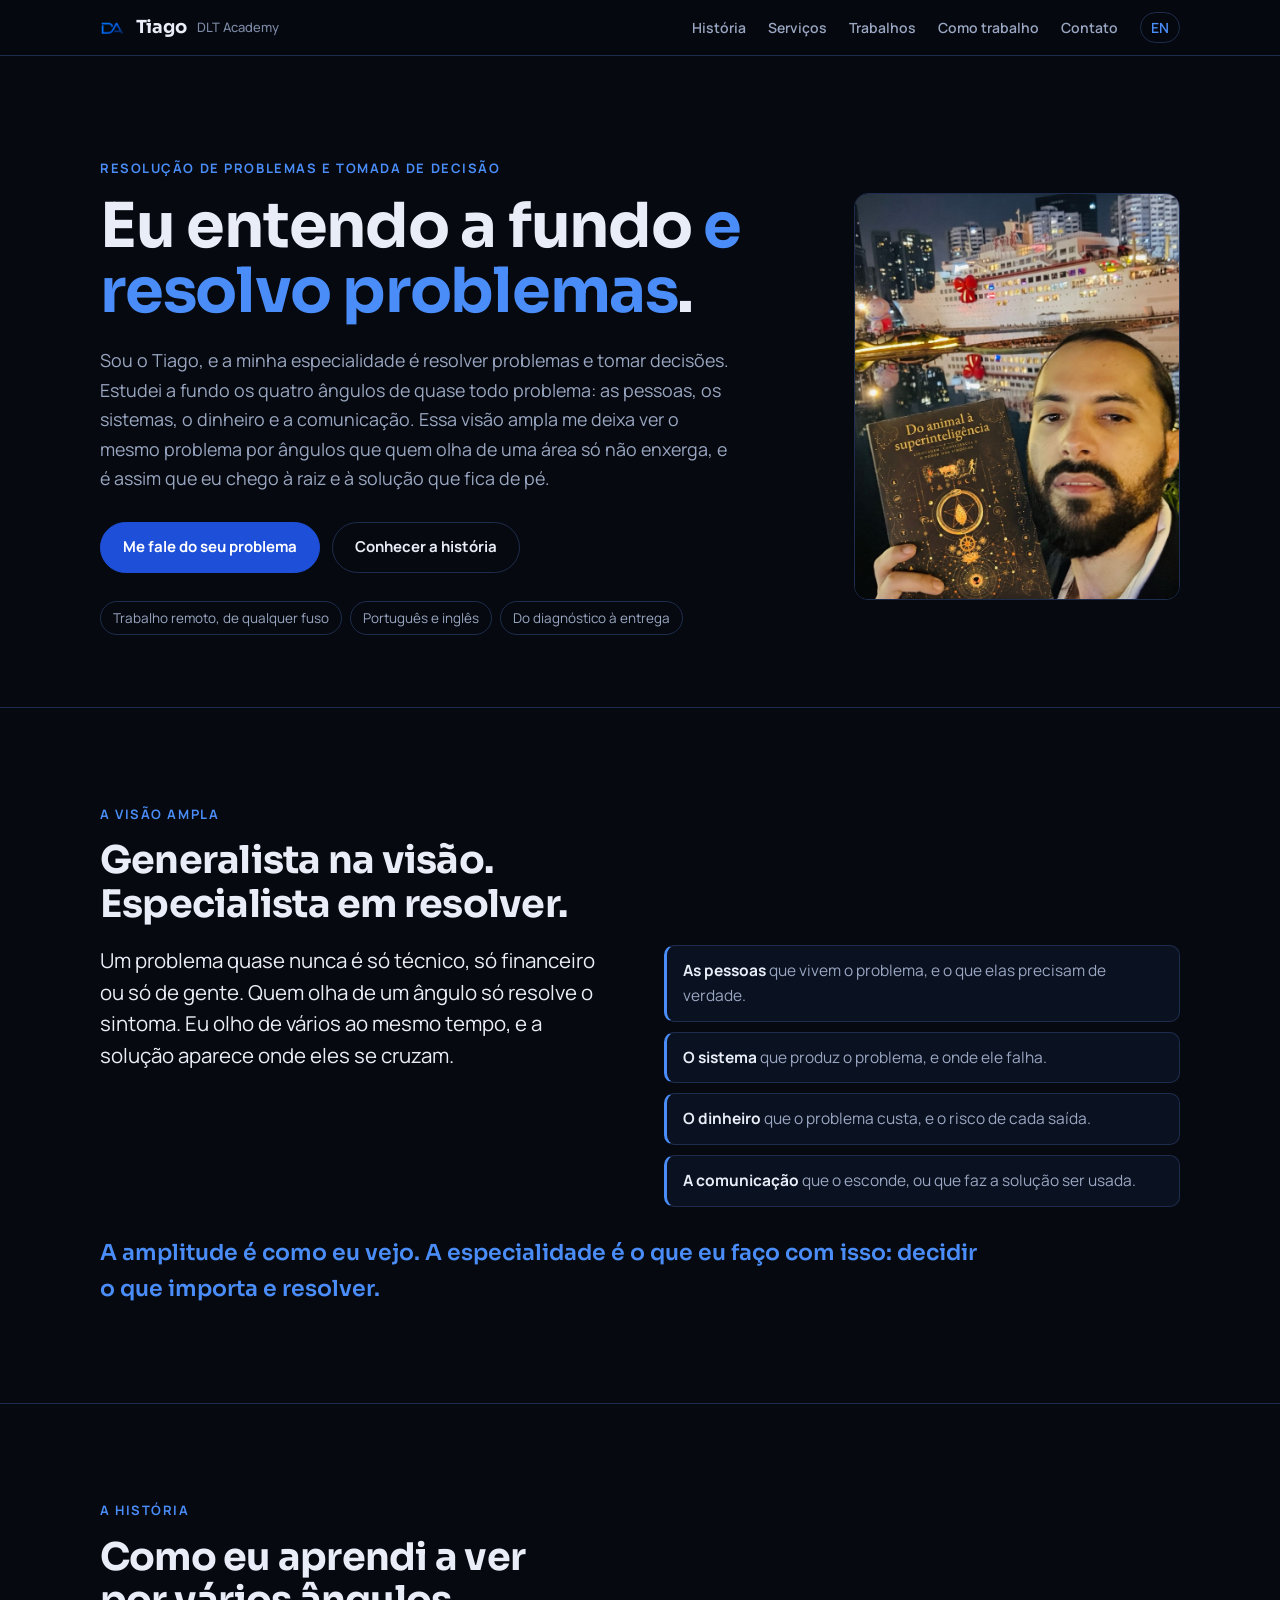
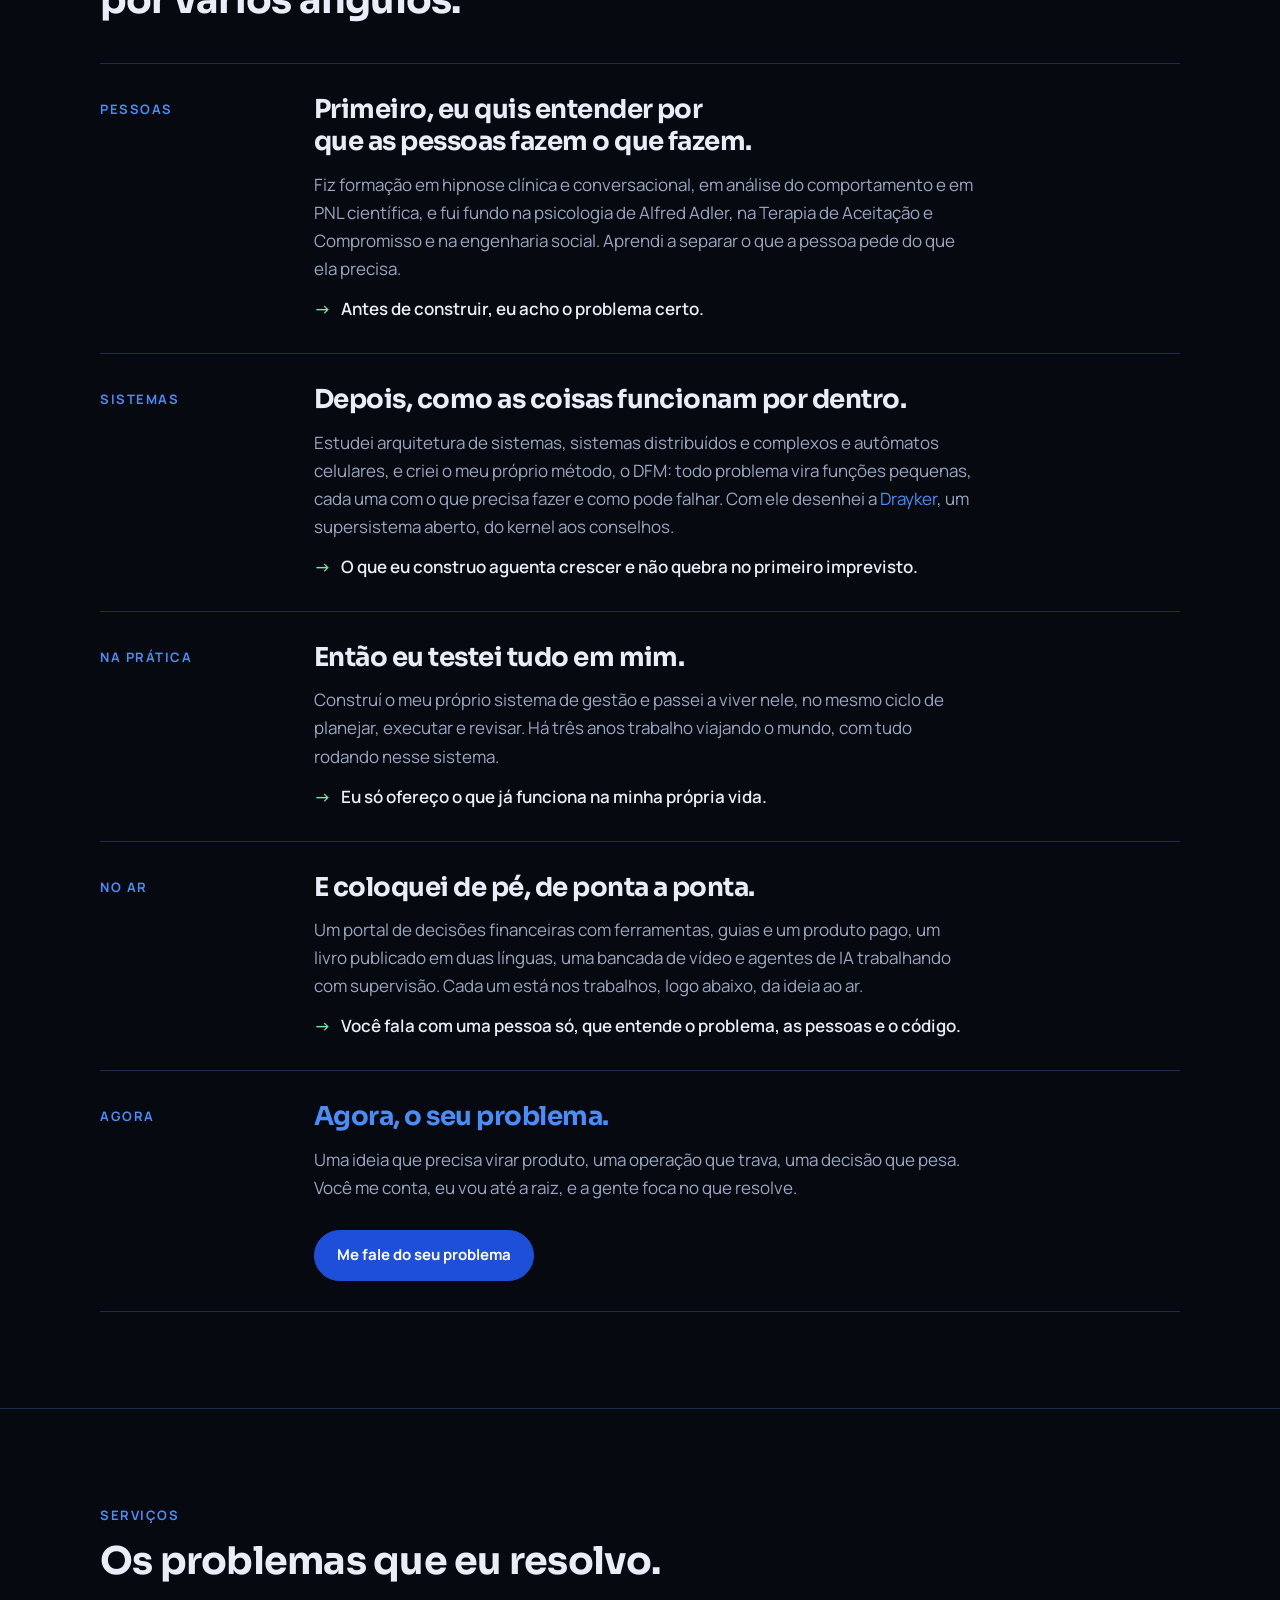
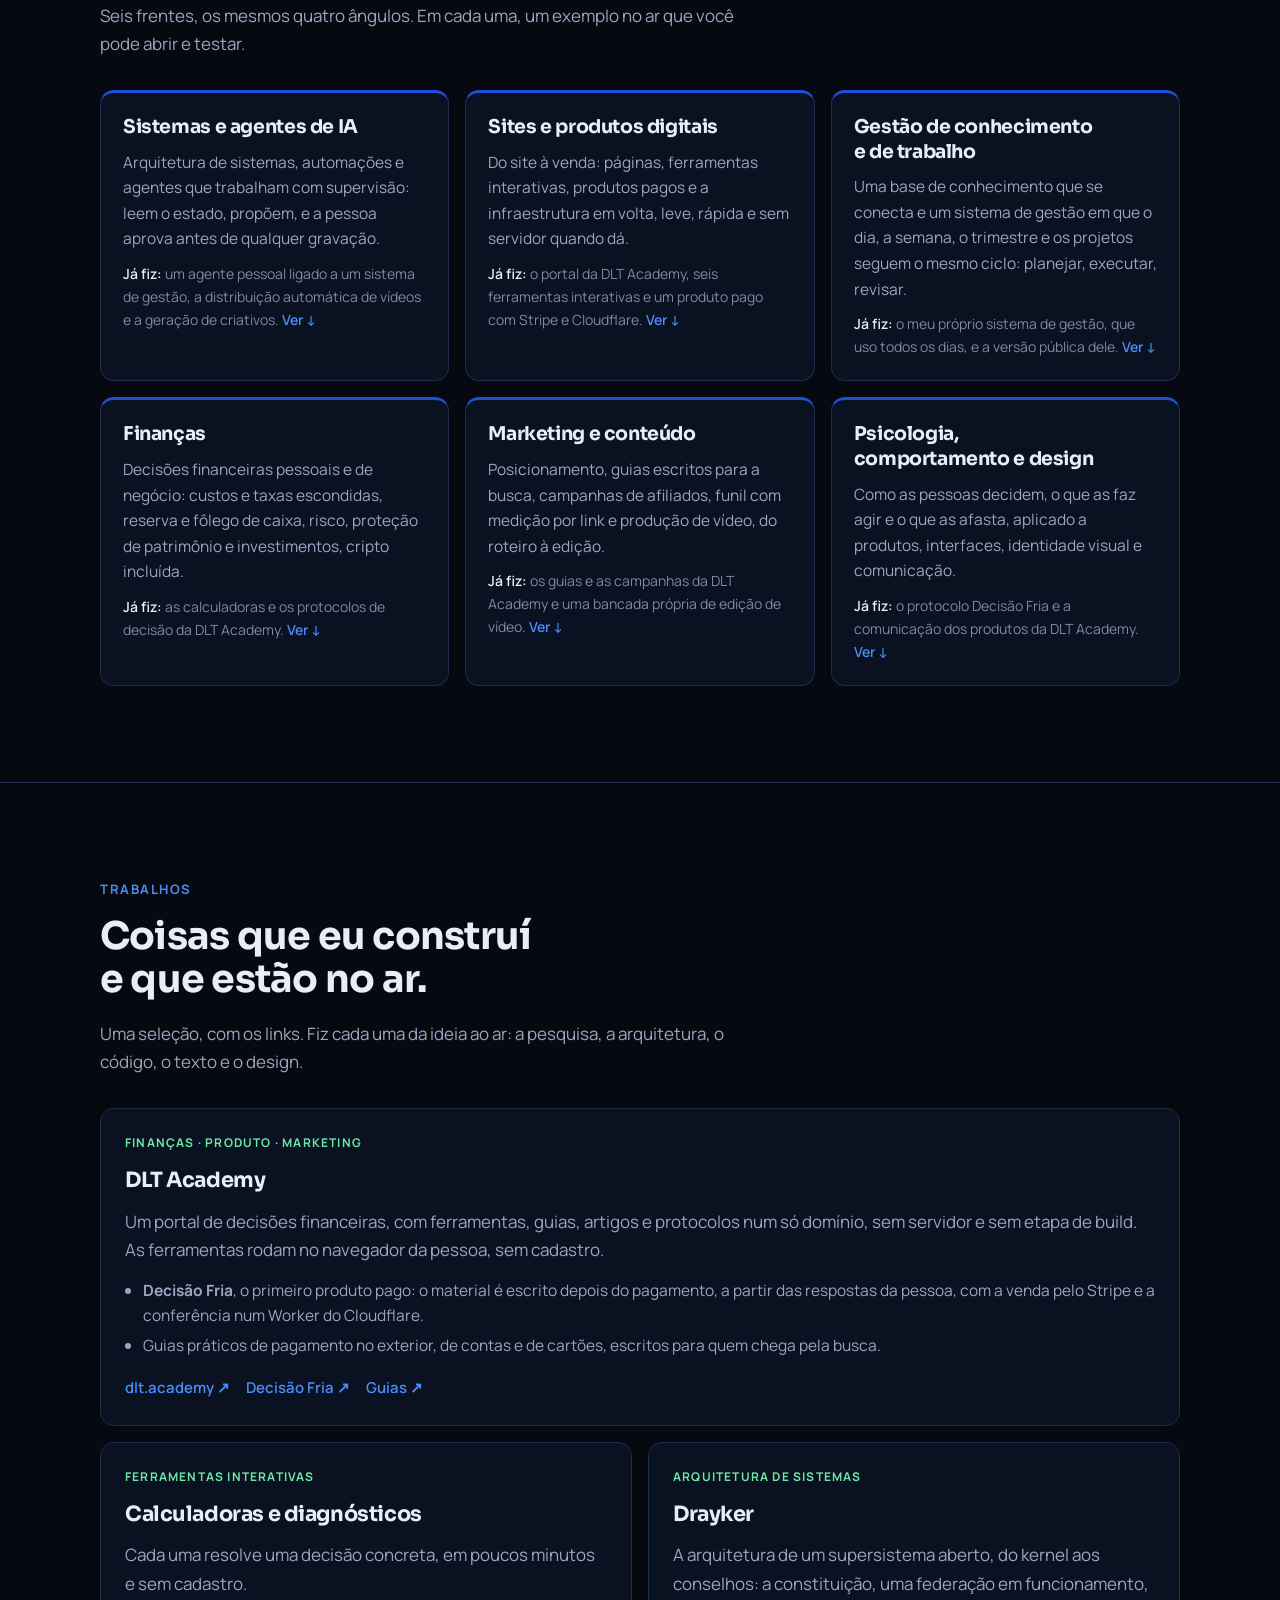
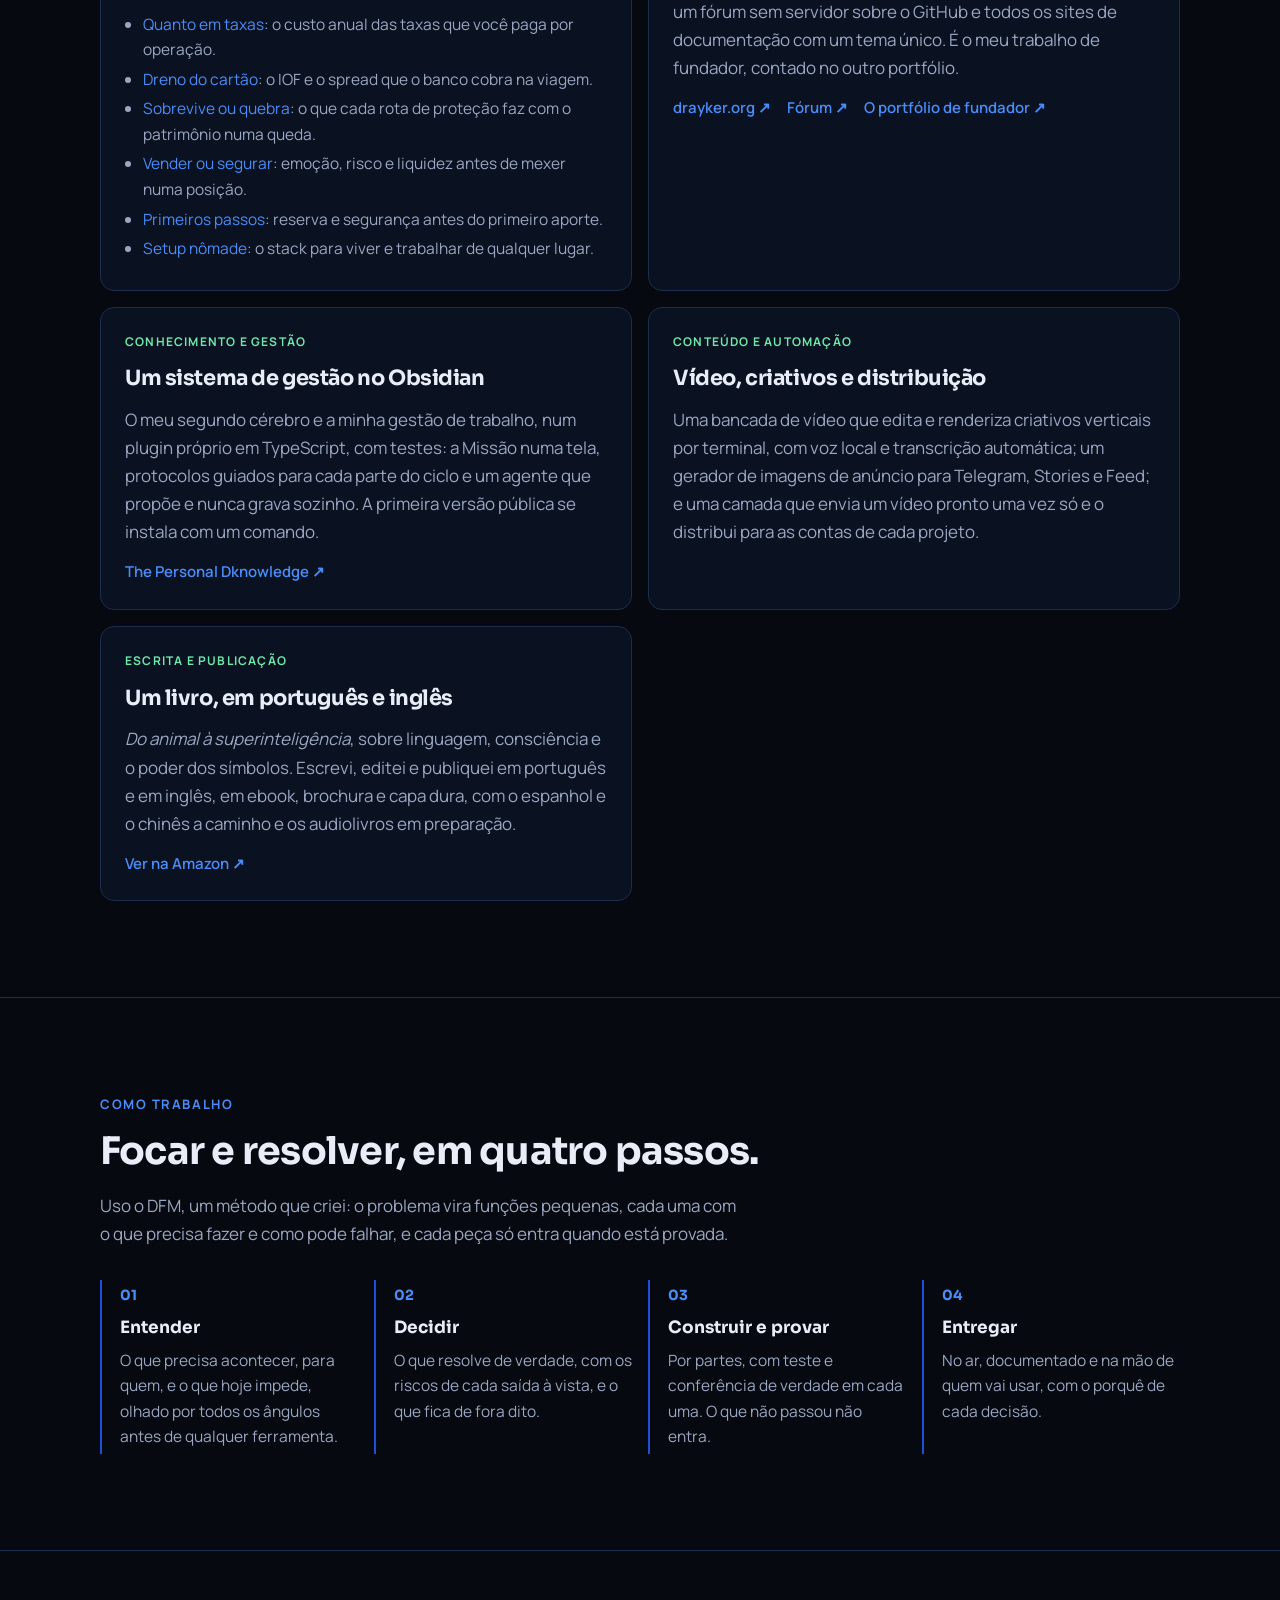
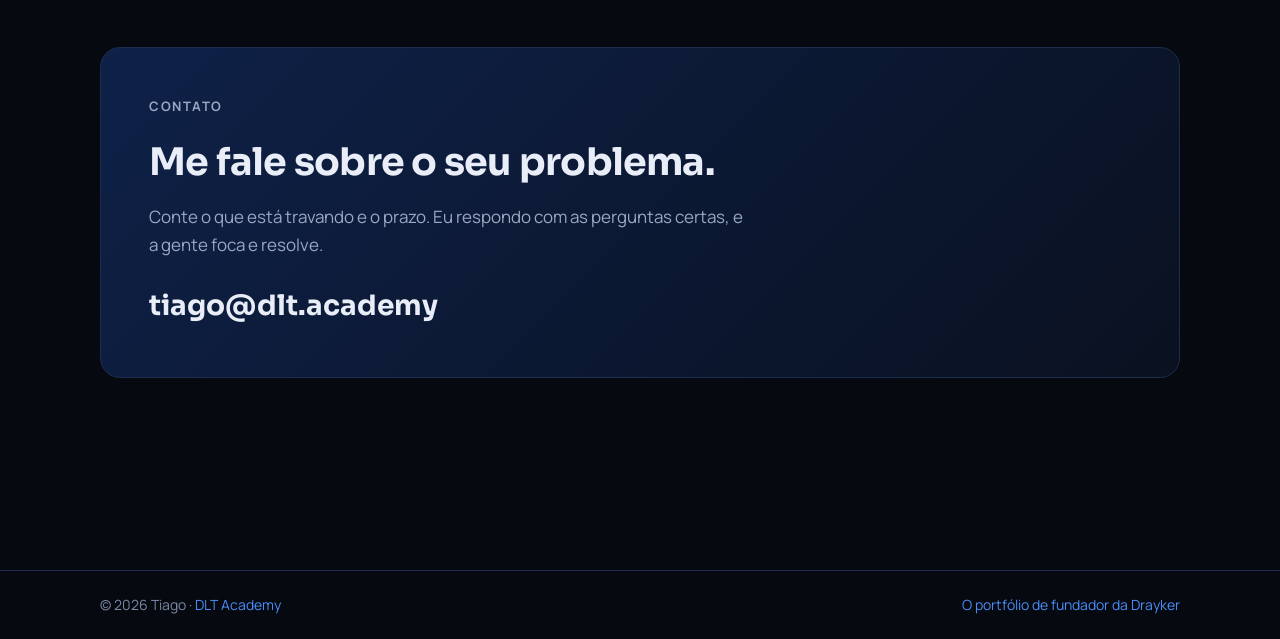
==== commit 0dd42fb0: "content: quatro ângulos, menos repetição, livro e cards revistos" ====
--- a/index.html
+++ b/index.html
@@ -63,8 +63,7 @@
             <p class="eyebrow">Resolução de problemas e tomada de decisão</p>
             <h1>Eu entendo a fundo <em>e resolvo problemas</em>.</h1>
             <p class="lead">
-              Sou o Tiago, e a minha especialidade é resolver problemas e tomar decisões. Estudei a fundo pessoas,
-              sistemas, finanças, tecnologia e comunicação. Essa visão ampla me deixa ver o mesmo problema por ângulos
+              Sou o Tiago, e a minha especialidade é resolver problemas e tomar decisões. Estudei a fundo os quatro ângulos de quase todo problema: as pessoas, os sistemas, o dinheiro e a comunicação. Essa visão ampla me deixa ver o mesmo problema por ângulos
               que quem olha de uma área só não enxerga, e é assim que eu chego à raiz e à solução que fica de pé.
             </p>
             <div class="actions">
@@ -106,7 +105,7 @@
       <section class="section" id="historia">
         <div class="wrap">
           <p class="eyebrow">A história</p>
-          <h2>Duas formações que quase nunca andam juntas.</h2>
+          <h2>Como eu aprendi a ver por vários ângulos.</h2>
           <ol class="story" role="list">
             <li class="chapter">
               <div class="when">Pessoas</div>
@@ -115,7 +114,7 @@
                 <p>
                   Fiz formação em hipnose clínica e conversacional, em análise do comportamento e em PNL científica, e
                   fui fundo na psicologia de Alfred Adler, na Terapia de Aceitação e Compromisso e na engenharia
-                  social. Aprendi a ouvir o que a pessoa pede e o que ela precisa. Quase nunca são a mesma coisa.
+                  social. Aprendi a separar o que a pessoa pede do que ela precisa.
                 </p>
                 <p class="value">Antes de construir, eu acho o problema certo.</p>
               </div>
@@ -138,9 +137,7 @@
               <div class="what">
                 <h3>Então eu testei tudo em mim.</h3>
                 <p>
-                  Construí o meu próprio sistema de gestão no Obsidian, com plugin próprio, e passei a viver nele: o
-                  dia, a semana, o trimestre e os projetos no mesmo ciclo de planejar, executar e revisar. Há três anos
-                  viajo o mundo trabalhando assim, sem escritório e sem equipe fixa.
+                  Construí o meu próprio sistema de gestão e passei a viver nele, no mesmo ciclo de planejar, executar e revisar. Há três anos trabalho viajando o mundo, com tudo rodando nesse sistema.
                 </p>
                 <p class="value">Eu só ofereço o que já funciona na minha própria vida.</p>
               </div>
@@ -150,10 +147,7 @@
               <div class="what">
                 <h3>E coloquei de pé, de ponta a ponta.</h3>
                 <p>
-                  A DLT Academy é o exemplo mais completo: o portal, seis ferramentas, os guias, as campanhas e o
-                  primeiro produto pago, com a venda pelo Stripe e a entrega automatizada. No caminho, escrevi e
-                  publiquei um livro em português e inglês, montei uma bancada própria de vídeo e pus agentes de IA
-                  para trabalhar com supervisão.
+                  Um portal de decisões financeiras com ferramentas, guias e um produto pago, um livro publicado em duas línguas, uma bancada de vídeo e agentes de IA trabalhando com supervisão. Cada um está nos trabalhos, logo abaixo, da ideia ao ar.
                 </p>
                 <p class="value">Você fala com uma pessoa só, que entende o problema, as pessoas e o código.</p>
               </div>
@@ -177,43 +171,37 @@
         <div class="wrap">
           <p class="eyebrow">Serviços</p>
           <h2>Os problemas que eu resolvo.</h2>
-          <p class="intro">Seis ângulos de um mesmo trabalho: resolver e decidir. Em cada um, um exemplo no ar que você pode abrir e testar.</p>
+          <p class="intro">Seis frentes, os mesmos quatro ângulos. Em cada uma, um exemplo no ar que você pode abrir e testar.</p>
           <ul class="cards" role="list">
             <li class="card">
-              <span class="icon" aria-hidden="true">🤖</span>
               <h3>Sistemas e agentes de IA</h3>
               <p>Arquitetura de sistemas, automações e agentes que trabalham com supervisão: leem o estado, propõem, e a pessoa aprova antes de qualquer gravação.</p>
-              <p class="ex"><b>Já fiz:</b> um agente pessoal ligado a um sistema de gestão, distribuição automática de vídeos e geração de criativos.</p>
-            </li>
-            <li class="card">
-              <span class="icon" aria-hidden="true">🧩</span>
+              <p class="ex"><b>Já fiz:</b> um agente pessoal ligado a um sistema de gestão, a distribuição automática de vídeos e a geração de criativos. <a href="#t-conteudo">Ver ↓</a></p>
+            </li>
+            <li class="card">
               <h3>Sites e produtos digitais</h3>
               <p>Do site à venda: páginas, ferramentas interativas, produtos pagos e a infraestrutura em volta, leve, rápida e sem servidor quando dá.</p>
-              <p class="ex"><b>Já fiz:</b> o portal da DLT Academy, seis ferramentas interativas e um produto pago com Stripe e Cloudflare.</p>
-            </li>
-            <li class="card">
-              <span class="icon" aria-hidden="true">🗂️</span>
+              <p class="ex"><b>Já fiz:</b> o portal da DLT Academy, seis ferramentas interativas e um produto pago com Stripe e Cloudflare. <a href="#t-dlt">Ver ↓</a></p>
+            </li>
+            <li class="card">
               <h3>Gestão de conhecimento e de trabalho</h3>
               <p>Uma base de conhecimento que se conecta e um sistema de gestão em que o dia, a semana, o trimestre e os projetos seguem o mesmo ciclo: planejar, executar, revisar.</p>
-              <p class="ex"><b>Já fiz:</b> o meu próprio sistema no Obsidian, com plugin próprio, que uso todos os dias, e a versão pública dele.</p>
-            </li>
-            <li class="card">
-              <span class="icon" aria-hidden="true">📊</span>
+              <p class="ex"><b>Já fiz:</b> o meu próprio sistema de gestão, que uso todos os dias, e a versão pública dele. <a href="#t-gestao">Ver ↓</a></p>
+            </li>
+            <li class="card">
               <h3>Finanças</h3>
               <p>Decisões financeiras pessoais e de negócio: custos e taxas escondidas, reserva e fôlego de caixa, risco, proteção de patrimônio e investimentos, cripto incluída.</p>
-              <p class="ex"><b>Já fiz:</b> as calculadoras e os protocolos de decisão da DLT Academy.</p>
-            </li>
-            <li class="card">
-              <span class="icon" aria-hidden="true">📣</span>
+              <p class="ex"><b>Já fiz:</b> as calculadoras e os protocolos de decisão da DLT Academy. <a href="#t-ferramentas">Ver ↓</a></p>
+            </li>
+            <li class="card">
               <h3>Marketing e conteúdo</h3>
               <p>Posicionamento, guias escritos para a busca, campanhas de afiliados, funil com medição por link e produção de vídeo, do roteiro à edição.</p>
-              <p class="ex"><b>Já fiz:</b> os guias e as campanhas da DLT Academy e uma bancada própria de edição de vídeo.</p>
-            </li>
-            <li class="card">
-              <span class="icon" aria-hidden="true">🧠</span>
+              <p class="ex"><b>Já fiz:</b> os guias e as campanhas da DLT Academy e uma bancada própria de edição de vídeo. <a href="#t-dlt">Ver ↓</a></p>
+            </li>
+            <li class="card">
               <h3>Psicologia, comportamento e design</h3>
               <p>Como as pessoas decidem, o que as faz agir e o que as afasta, aplicado a produtos, interfaces, identidade visual e comunicação.</p>
-              <p class="ex"><b>Base:</b> formação em hipnose clínica e conversacional, análise do comportamento, ACT e psicologia adleriana.</p>
+              <p class="ex"><b>Já fiz:</b> o protocolo Decisão Fria e a comunicação dos produtos da DLT Academy. <a href="#t-dlt">Ver ↓</a></p>
             </li>
           </ul>
         </div>
@@ -225,7 +213,7 @@
           <h2>Coisas que eu construí e que estão no ar.</h2>
           <p class="intro">Uma seleção, com os links. Fiz cada uma da ideia ao ar: a pesquisa, a arquitetura, o código, o texto e o design.</p>
           <div class="work">
-            <article class="job wide">
+            <article id="t-dlt" class="job wide">
               <span class="tag">Finanças · Produto · Marketing</span>
               <h3>DLT Academy</h3>
               <p>Um portal de decisões financeiras, com ferramentas, guias, artigos e protocolos num só domínio, sem servidor e sem etapa de build. As ferramentas rodam no navegador da pessoa, sem cadastro.</p>
@@ -239,7 +227,7 @@
                 <a href="https://dlt.academy/guias/">Guias ↗</a>
               </div>
             </article>
-            <article class="job">
+            <article id="t-ferramentas" class="job">
               <span class="tag">Ferramentas interativas</span>
               <h3>Calculadoras e diagnósticos</h3>
               <p>Cada uma resolve uma decisão concreta, em poucos minutos e sem cadastro.</p>
@@ -252,7 +240,7 @@
                 <li><a href="https://setup-nomade.dlt.academy/">Setup nômade</a>: o stack para viver e trabalhar de qualquer lugar.</li>
               </ul>
             </article>
-            <article class="job">
+            <article id="t-drayker" class="job">
               <span class="tag">Arquitetura de sistemas</span>
               <h3>Drayker</h3>
               <p>A arquitetura de um supersistema aberto, do kernel aos conselhos: a constituição, uma federação em funcionamento, um fórum sem servidor sobre o GitHub e todos os sites de documentação com um tema único. É o meu trabalho de fundador, contado no outro portfólio.</p>
@@ -262,20 +250,20 @@
                 <a href="https://hyadhuad.drayker.org/pt/">O portfólio de fundador ↗</a>
               </div>
             </article>
-            <article class="job">
+            <article id="t-gestao" class="job">
               <span class="tag">Conhecimento e gestão</span>
               <h3>Um sistema de gestão no Obsidian</h3>
               <p>O meu segundo cérebro e a minha gestão de trabalho, num plugin próprio em TypeScript, com testes: a Missão numa tela, protocolos guiados para cada parte do ciclo e um agente que propõe e nunca grava sozinho. A primeira versão pública se instala com um comando.</p>
               <div class="links"><a href="https://github.com/draykerdk/personal-dknowledge">The Personal Dknowledge ↗</a></div>
             </article>
-            <article class="job">
+            <article id="t-conteudo" class="job">
               <span class="tag">Conteúdo e automação</span>
               <h3>Vídeo, criativos e distribuição</h3>
               <p>Uma bancada de vídeo que edita e renderiza criativos verticais por terminal, com voz local e transcrição automática; um gerador de imagens de anúncio para Telegram, Stories e Feed; e uma camada que envia um vídeo pronto uma vez só e o distribui para as contas de cada projeto.</p>
             </article>
-            <article class="job">
+            <article id="t-livro" class="job">
               <span class="tag">Escrita e publicação</span>
-              <h3>Um livro em quatro línguas</h3>
+              <h3>Um livro, em português e inglês</h3>
               <p><em>Do animal à superinteligência</em>, sobre linguagem, consciência e o poder dos símbolos. Escrevi, editei e publiquei em português e em inglês, em ebook, brochura e capa dura, com o espanhol e o chinês a caminho e os audiolivros em preparação.</p>
               <div class="links"><a href="https://www.amazon.com.br/s?k=Hyadhuad+Do+animal+%C3%A0+superintelig%C3%AAncia">Ver na Amazon ↗</a></div>
             </article>
--- a/styles.css
+++ b/styles.css
@@ -130,3 +130,9 @@
 .angles li { background: var(--surface); border: 1px solid var(--border); border-left: 3px solid var(--accent); border-radius: 10px; padding: 12px 16px; color: var(--muted); font-size: 15.5px; }
 .angles b { color: var(--text); }
 .angle-close { margin: 28px 0 0; font-family: var(--head); font-weight: 600; font-size: clamp(18px, 2vw, 22px); color: var(--accent); max-width: 52ch; }
+
+/* Cartões de serviço sem ícone: a faixa da marca no topo */
+.card { border-top: 3px solid var(--accent-2); }
+.card .ex a { font-weight: 600; white-space: nowrap; }
+.job { scroll-margin-top: 80px; }
+@media (max-width: 600px) { .job { scroll-margin-top: 0; } }
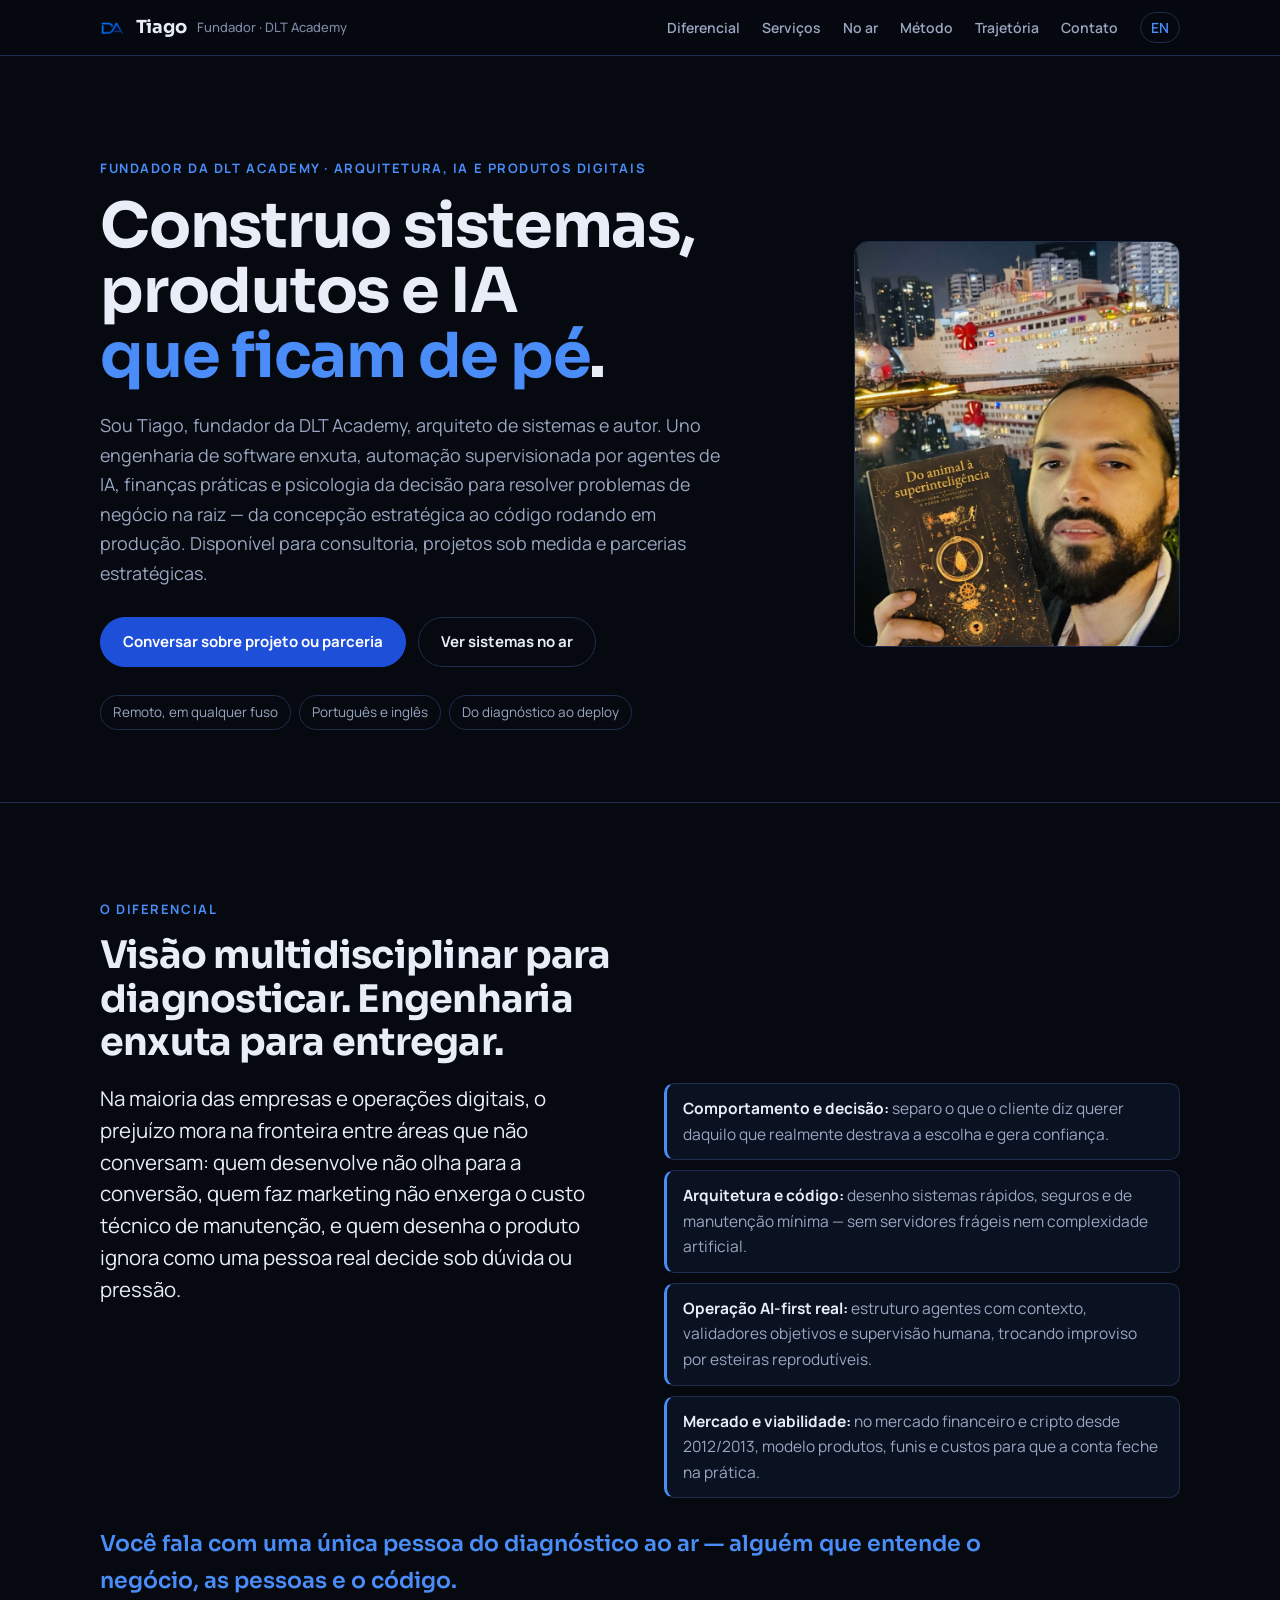
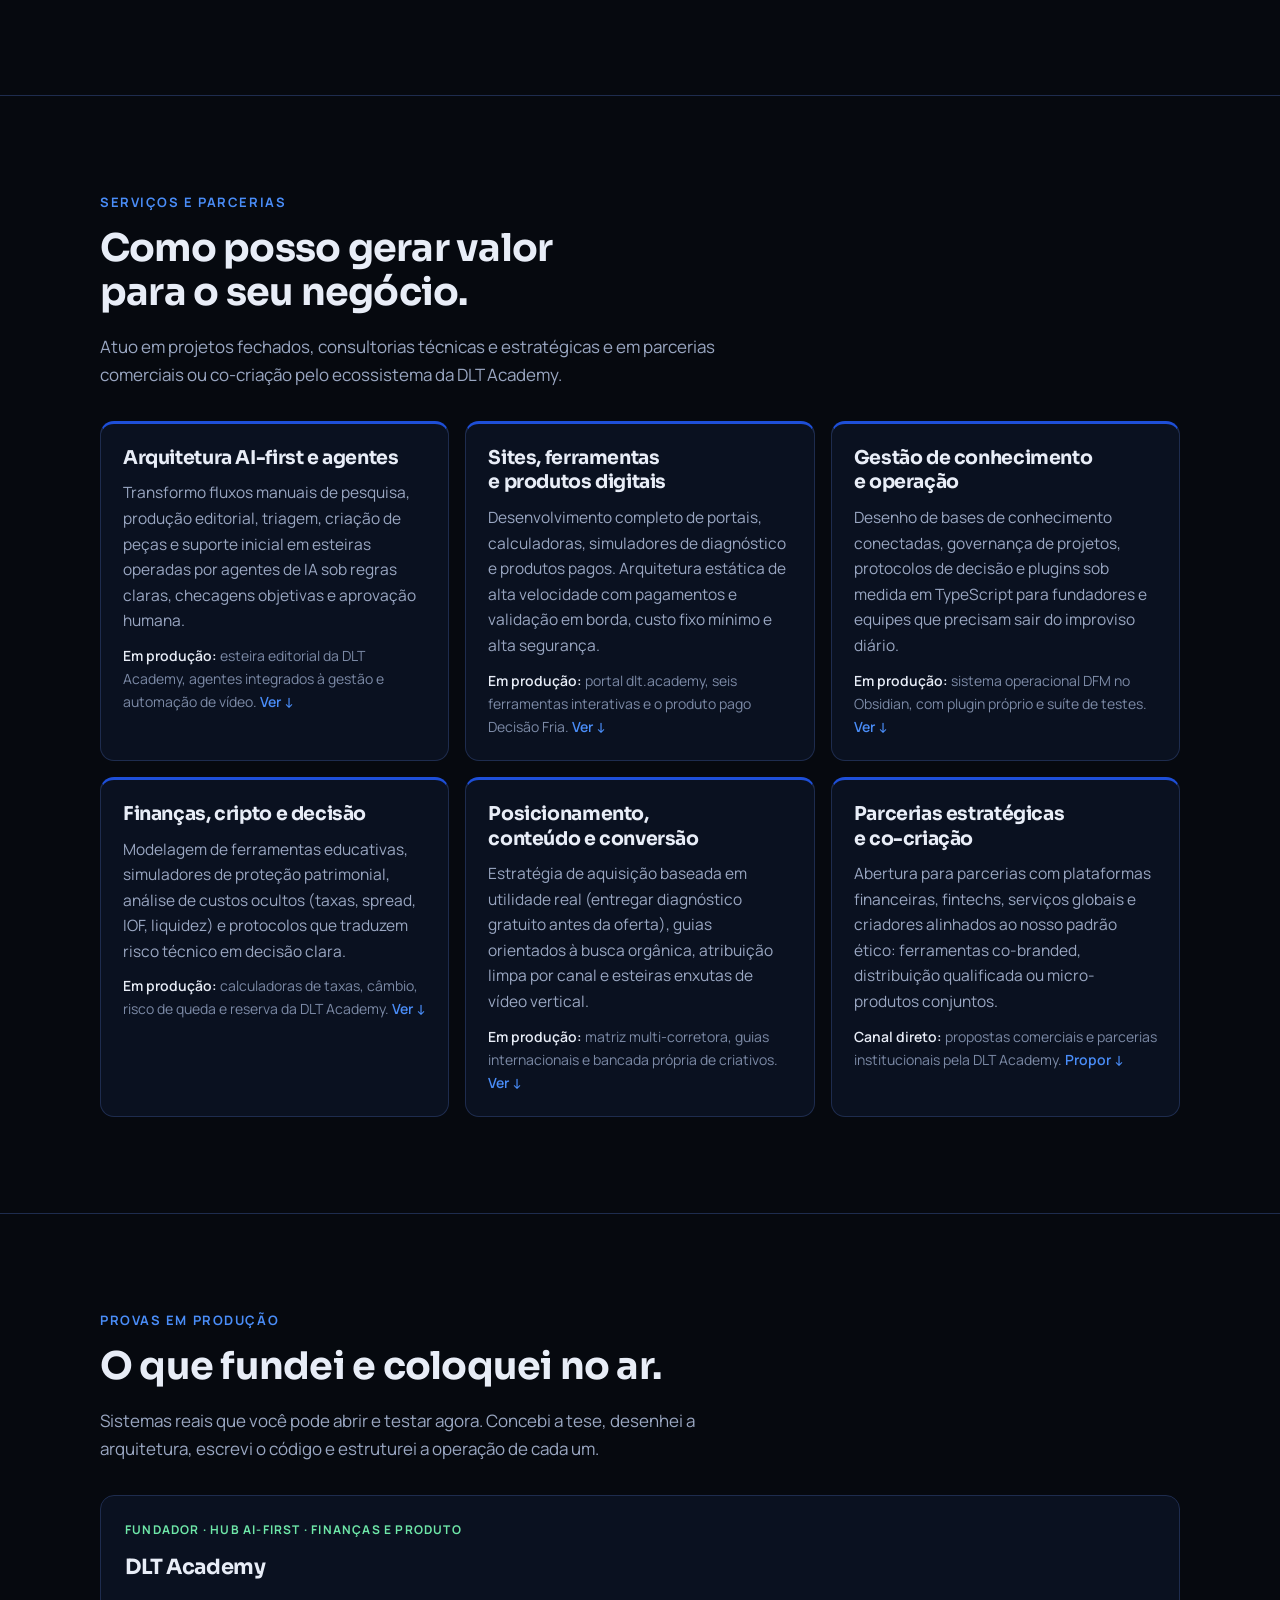
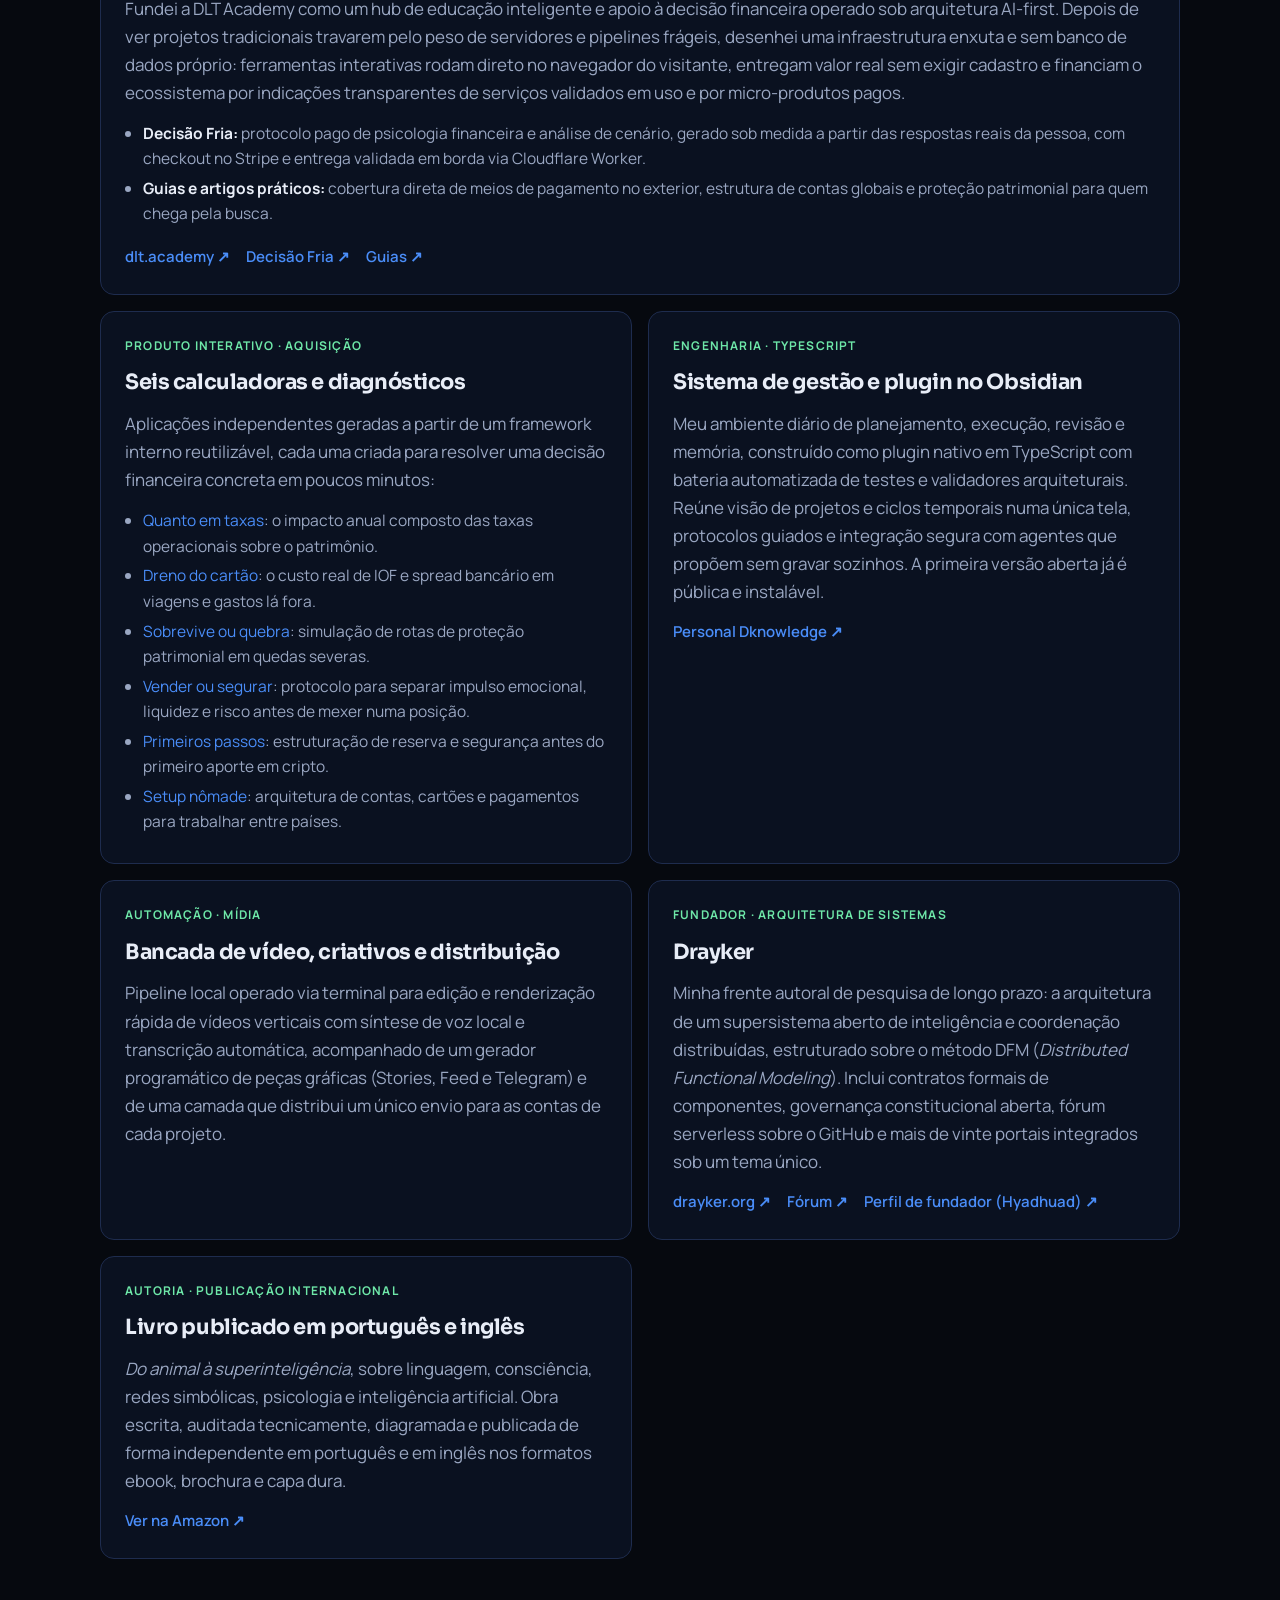
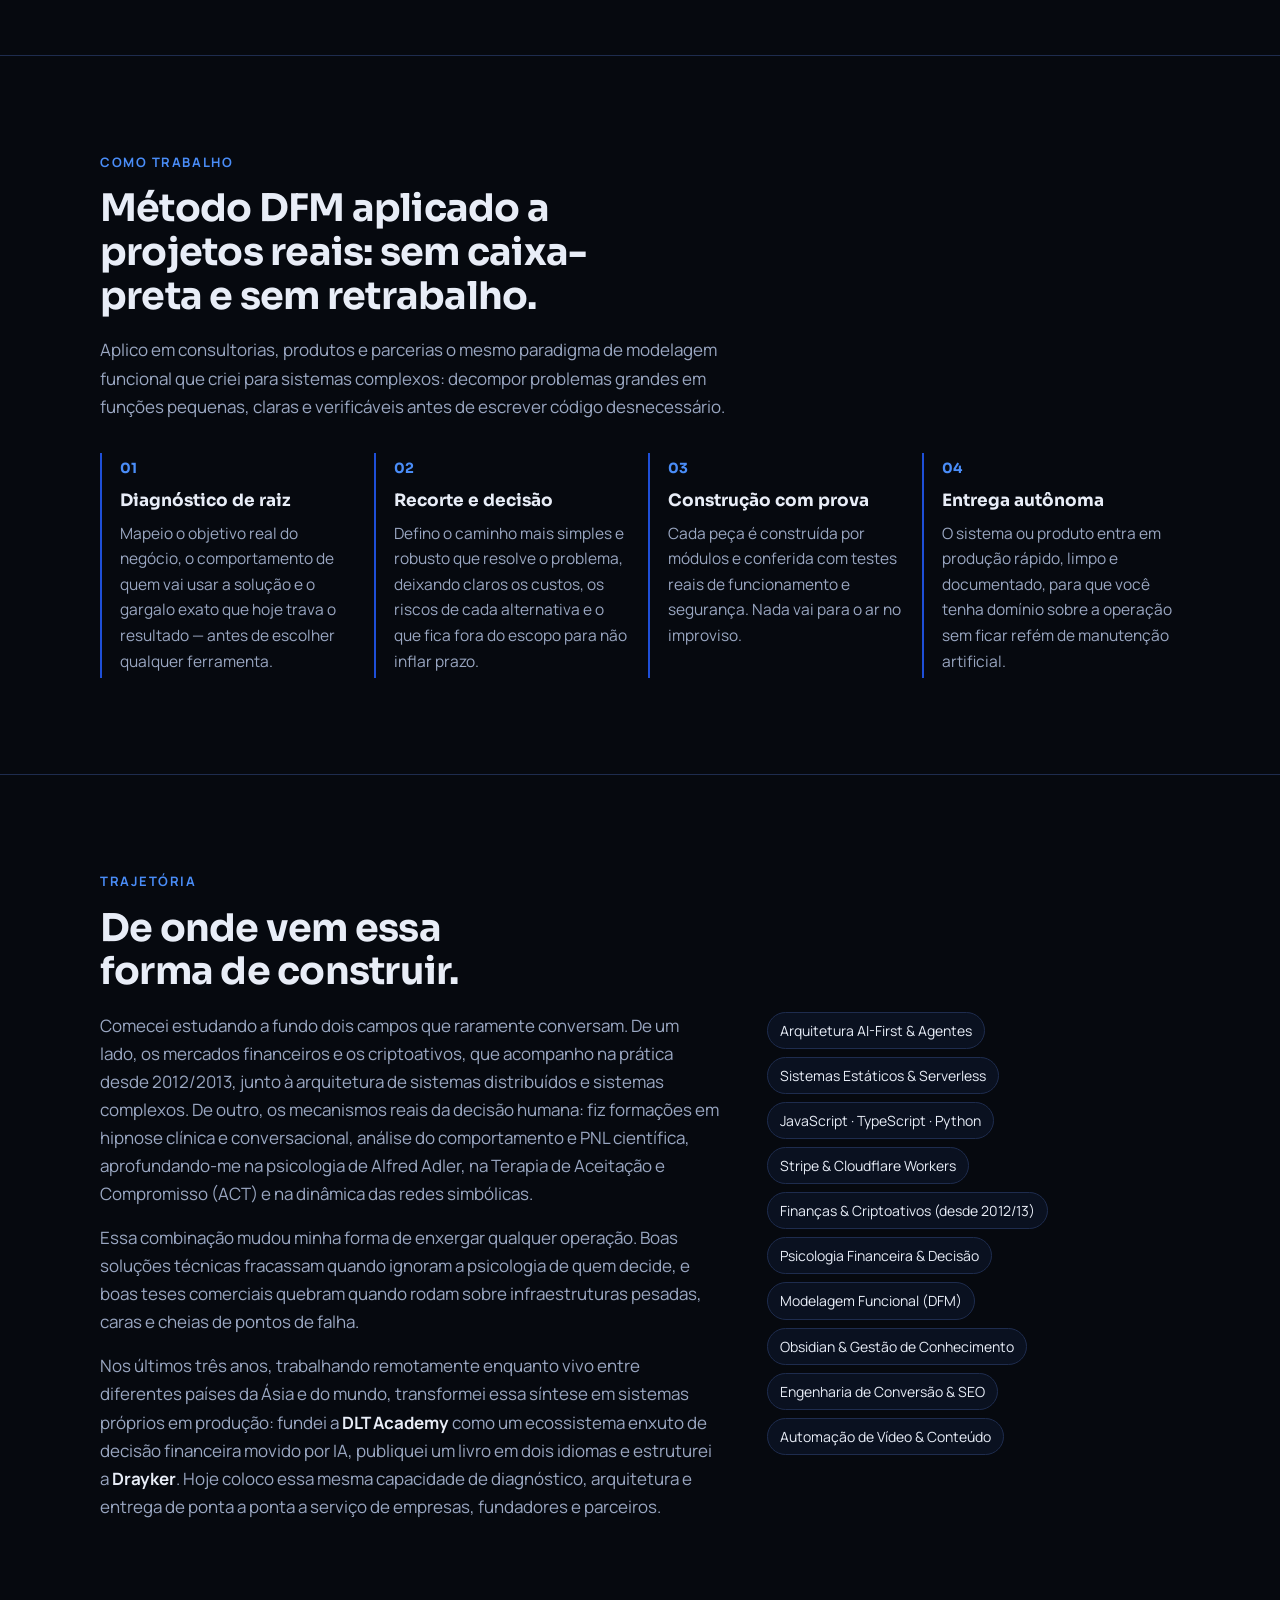
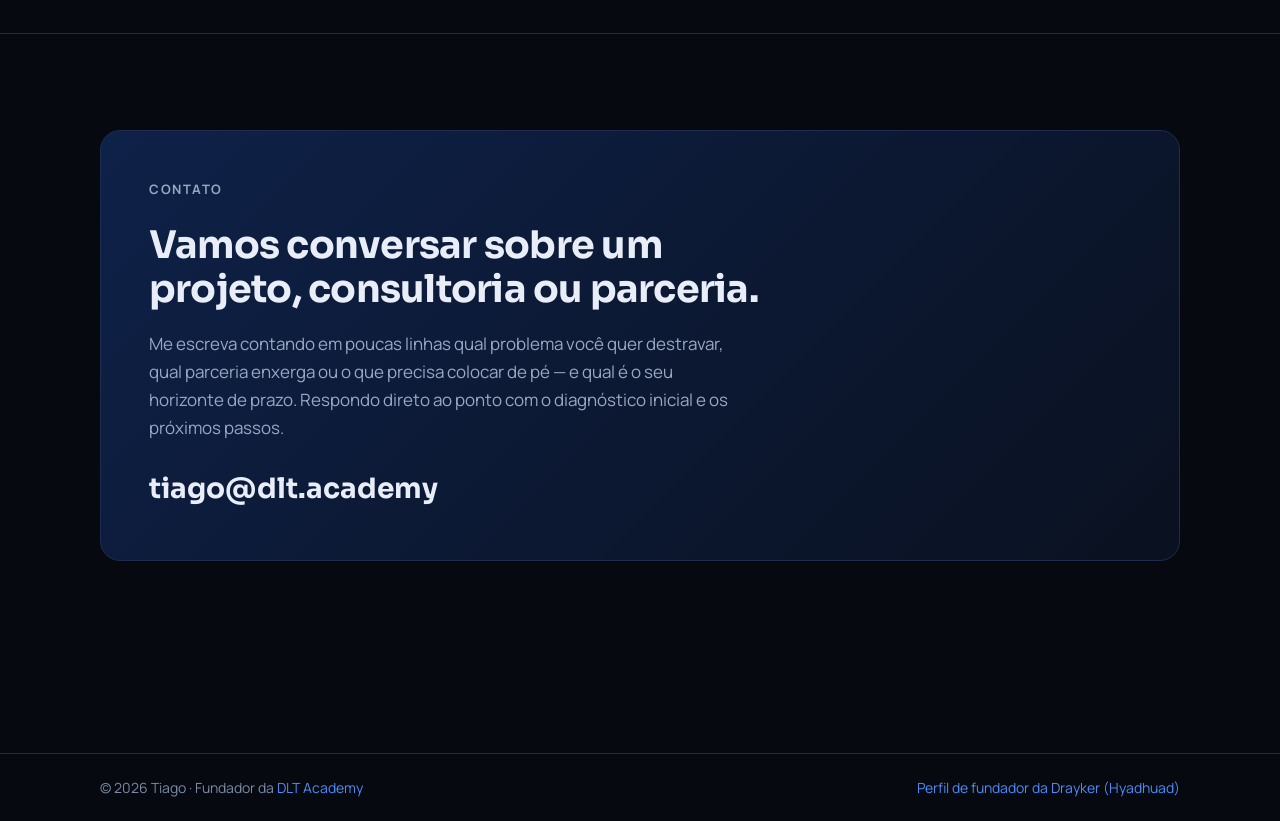
==== commit b366d9fe: "content: posicionamento como fundador da DLT Academy, parcerias e narrativa autoral" ====
--- a/index.html
+++ b/index.html
@@ -4,10 +4,10 @@
     <meta charset="UTF-8" />
     <meta name="viewport" content="width=device-width, initial-scale=1.0" />
     <meta name="theme-color" content="#06090F" />
-    <title>Tiago | Entendo a fundo e resolvo problemas</title>
+    <title>Tiago | Fundador da DLT Academy · Arquitetura, IA e Produtos Digitais</title>
     <meta
       name="description"
-      content="Tiago é especialista em resolver problemas e tomar decisões, com uma visão ampla que junta agentes de IA, sites e produtos digitais, gestão de conhecimento e de trabalho, finanças, marketing, psicologia e design. Consultoria e projetos."
+      content="Tiago é fundador da DLT Academy, arquiteto de sistemas e consultor. Engenharia enxuta, operações AI-first com agentes supervisionados, produtos digitais, finanças e psicologia da decisão. Projetos, consultoria e parcerias."
     />
     <link rel="canonical" href="https://tiago.dlt.academy/" />
     <link rel="alternate" hreflang="pt-BR" href="https://tiago.dlt.academy/" />
@@ -18,25 +18,31 @@
     <meta property="og:type" content="profile" />
     <meta property="og:locale" content="pt_BR" />
     <meta property="og:site_name" content="Tiago · DLT Academy" />
-    <meta property="og:title" content="Tiago | Entendo a fundo e resolvo problemas" />
-    <meta property="og:description" content="Eu entendo a fundo e resolvo problemas. Consultoria e projetos em IA, produtos digitais, conhecimento, finanças, marketing e design." />
+    <meta property="og:title" content="Tiago | Fundador da DLT Academy · Arquitetura, IA e Produtos Digitais" />
+    <meta
+      property="og:description"
+      content="Construo sistemas, produtos digitais e operações com IA que saem do papel e ficam de pé. Consultoria, projetos sob medida e parcerias estratégicas."
+    />
     <meta property="og:url" content="https://tiago.dlt.academy/" />
     <meta property="og:image" content="https://tiago.dlt.academy/assets/og-tiago.png" />
     <meta name="twitter:card" content="summary_large_image" />
     <link rel="preconnect" href="https://fonts.googleapis.com" />
     <link rel="preconnect" href="https://fonts.gstatic.com" crossorigin />
-    <link rel="stylesheet" href="https://fonts.googleapis.com/css2?family=Sora:wght@500;600;700&family=Manrope:wght@400;500;600;700&display=swap" />
+    <link
+      rel="stylesheet"
+      href="https://fonts.googleapis.com/css2?family=Sora:wght@500;600;700&family=Manrope:wght@400;500;600;700&display=swap"
+    />
     <link rel="stylesheet" href="./styles.css" />
     <script type="application/ld+json">
       {
         "@context": "https://schema.org",
         "@type": "Person",
         "name": "Tiago",
-        "jobTitle": "Arquiteto de sistemas e consultor",
+        "jobTitle": "Fundador da DLT Academy, arquiteto de sistemas e consultor",
         "url": "https://tiago.dlt.academy/",
         "image": "https://tiago.dlt.academy/assets/tiago.jpg",
         "sameAs": ["https://hyadhuad.drayker.org/", "https://github.com/Hyadhuad"],
-        "worksFor": { "@type": "Organization", "name": "DLT Academy", "url": "https://dlt.academy/" }
+        "affiliation": { "@type": "Organization", "name": "DLT Academy", "url": "https://dlt.academy/" }
       }
     </script>
   </head>
@@ -44,12 +50,13 @@
     <a class="skip-link" href="#conteudo">Pular para o conteúdo</a>
     <header class="head">
       <div class="head-in">
-        <a class="brand" href="#topo"><img src="./assets/dlt-mark.png" alt="" width="26" height="26" />Tiago <span>DLT Academy</span></a>
+        <a class="brand" href="#topo"><img src="./assets/dlt-mark.png" alt="" width="26" height="26" />Tiago <span>Fundador · DLT Academy</span></a>
         <nav class="nav" aria-label="Seções">
-          <a href="#historia">História</a>
+          <a href="#diferencial">Diferencial</a>
           <a href="#servicos">Serviços</a>
-          <a href="#trabalhos">Trabalhos</a>
-          <a href="#como">Como trabalho</a>
+          <a href="#trabalhos">No ar</a>
+          <a href="#como">Método</a>
+          <a href="#historia">Trajetória</a>
           <a href="#contato">Contato</a>
           <a class="lang" href="./en/" hreflang="en" lang="en" aria-label="Read in English">EN</a>
         </nav>
@@ -60,20 +67,22 @@
       <section class="hero" id="topo">
         <div class="wrap hero-grid">
           <div>
-            <p class="eyebrow">Resolução de problemas e tomada de decisão</p>
-            <h1>Eu entendo a fundo <em>e resolvo problemas</em>.</h1>
+            <p class="eyebrow">Fundador da DLT Academy · Arquitetura, IA e Produtos Digitais</p>
+            <h1>Construo sistemas, produtos e IA <em>que ficam de pé</em>.</h1>
             <p class="lead">
-              Sou o Tiago, e a minha especialidade é resolver problemas e tomar decisões. Estudei a fundo os quatro ângulos de quase todo problema: as pessoas, os sistemas, o dinheiro e a comunicação. Essa visão ampla me deixa ver o mesmo problema por ângulos
-              que quem olha de uma área só não enxerga, e é assim que eu chego à raiz e à solução que fica de pé.
+              Sou Tiago, fundador da DLT Academy, arquiteto de sistemas e autor. Uno engenharia de software enxuta,
+              automação supervisionada por agentes de IA, finanças práticas e psicologia da decisão para resolver
+              problemas de negócio na raiz — da concepção estratégica ao código rodando em produção. Disponível para
+              consultoria, projetos sob medida e parcerias estratégicas.
             </p>
             <div class="actions">
-              <a class="button" href="#contato">Me fale do seu problema</a>
-              <a class="button button-ghost" href="#historia">Conhecer a história</a>
+              <a class="button" href="#contato">Conversar sobre projeto ou parceria</a>
+              <a class="button button-ghost" href="#trabalhos">Ver sistemas no ar</a>
             </div>
             <ul class="facts" role="list">
-              <li>Trabalho remoto, de qualquer fuso</li>
+              <li>Remoto, em qualquer fuso</li>
               <li>Português e inglês</li>
-              <li>Do diagnóstico à entrega</li>
+              <li>Do diagnóstico ao deploy</li>
             </ul>
           </div>
           <figure class="portrait">
@@ -82,126 +91,62 @@
         </div>
       </section>
 
-      <section class="section angle" id="visao">
-        <div class="wrap">
-          <p class="eyebrow">A visão ampla</p>
-          <h2>Generalista na visão. Especialista em resolver.</h2>
+      <section class="section angle" id="diferencial">
+        <div class="wrap">
+          <p class="eyebrow">O diferencial</p>
+          <h2>Visão multidisciplinar para diagnosticar. Engenharia enxuta para entregar.</h2>
           <div class="angle-grid">
             <p class="angle-lead">
-              Um problema quase nunca é só técnico, só financeiro ou só de gente. Quem olha de um ângulo só resolve o
-              sintoma. Eu olho de vários ao mesmo tempo, e a solução aparece onde eles se cruzam.
+              Na maioria das empresas e operações digitais, o prejuízo mora na fronteira entre áreas que não conversam:
+              quem desenvolve não olha para a conversão, quem faz marketing não enxerga o custo técnico de manutenção, e
+              quem desenha o produto ignora como uma pessoa real decide sob dúvida ou pressão.
             </p>
             <ul class="angles" role="list">
-              <li><b>As pessoas</b> que vivem o problema, e o que elas precisam de verdade.</li>
-              <li><b>O sistema</b> que produz o problema, e onde ele falha.</li>
-              <li><b>O dinheiro</b> que o problema custa, e o risco de cada saída.</li>
-              <li><b>A comunicação</b> que o esconde, ou que faz a solução ser usada.</li>
+              <li><b>Comportamento e decisão:</b> separo o que o cliente diz querer daquilo que realmente destrava a escolha e gera confiança.</li>
+              <li><b>Arquitetura e código:</b> desenho sistemas rápidos, seguros e de manutenção mínima — sem servidores frágeis nem complexidade artificial.</li>
+              <li><b>Operação AI-first real:</b> estruturo agentes com contexto, validadores objetivos e supervisão humana, trocando improviso por esteiras reprodutíveis.</li>
+              <li><b>Mercado e viabilidade:</b> no mercado financeiro e cripto desde 2012/2013, modelo produtos, funis e custos para que a conta feche na prática.</li>
             </ul>
           </div>
-          <p class="angle-close">A amplitude é como eu vejo. A especialidade é o que eu faço com isso: decidir o que importa e resolver.</p>
-        </div>
-      </section>
-
-      <section class="section" id="historia">
-        <div class="wrap">
-          <p class="eyebrow">A história</p>
-          <h2>Como eu aprendi a ver por vários ângulos.</h2>
-          <ol class="story" role="list">
-            <li class="chapter">
-              <div class="when">Pessoas</div>
-              <div class="what">
-                <h3>Primeiro, eu quis entender por que as pessoas fazem o que fazem.</h3>
-                <p>
-                  Fiz formação em hipnose clínica e conversacional, em análise do comportamento e em PNL científica, e
-                  fui fundo na psicologia de Alfred Adler, na Terapia de Aceitação e Compromisso e na engenharia
-                  social. Aprendi a separar o que a pessoa pede do que ela precisa.
-                </p>
-                <p class="value">Antes de construir, eu acho o problema certo.</p>
-              </div>
-            </li>
-            <li class="chapter">
-              <div class="when">Sistemas</div>
-              <div class="what">
-                <h3>Depois, como as coisas funcionam por dentro.</h3>
-                <p>
-                  Estudei arquitetura de sistemas, sistemas distribuídos e complexos e autômatos celulares, e criei o
-                  meu próprio método, o DFM: todo problema vira funções pequenas, cada uma com o que precisa fazer e
-                  como pode falhar. Com ele desenhei a <a href="https://hyadhuad.drayker.org/pt/">Drayker</a>, um
-                  supersistema aberto, do kernel aos conselhos.
-                </p>
-                <p class="value">O que eu construo aguenta crescer e não quebra no primeiro imprevisto.</p>
-              </div>
-            </li>
-            <li class="chapter">
-              <div class="when">Na prática</div>
-              <div class="what">
-                <h3>Então eu testei tudo em mim.</h3>
-                <p>
-                  Construí o meu próprio sistema de gestão e passei a viver nele, no mesmo ciclo de planejar, executar e revisar. Há três anos trabalho viajando o mundo, com tudo rodando nesse sistema.
-                </p>
-                <p class="value">Eu só ofereço o que já funciona na minha própria vida.</p>
-              </div>
-            </li>
-            <li class="chapter">
-              <div class="when">No ar</div>
-              <div class="what">
-                <h3>E coloquei de pé, de ponta a ponta.</h3>
-                <p>
-                  Um portal de decisões financeiras com ferramentas, guias e um produto pago, um livro publicado em duas línguas, uma bancada de vídeo e agentes de IA trabalhando com supervisão. Cada um está nos trabalhos, logo abaixo, da ideia ao ar.
-                </p>
-                <p class="value">Você fala com uma pessoa só, que entende o problema, as pessoas e o código.</p>
-              </div>
-            </li>
-            <li class="chapter is-now">
-              <div class="when">Agora</div>
-              <div class="what">
-                <h3>Agora, o seu problema.</h3>
-                <p>
-                  Uma ideia que precisa virar produto, uma operação que trava, uma decisão que pesa. Você me conta, eu
-                  vou até a raiz, e a gente foca no que resolve.
-                </p>
-                <div class="actions"><a class="button" href="#contato">Me fale do seu problema</a></div>
-              </div>
-            </li>
-          </ol>
+          <p class="angle-close">Você fala com uma única pessoa do diagnóstico ao ar — alguém que entende o negócio, as pessoas e o código.</p>
         </div>
       </section>
 
       <section class="section" id="servicos">
         <div class="wrap">
-          <p class="eyebrow">Serviços</p>
-          <h2>Os problemas que eu resolvo.</h2>
-          <p class="intro">Seis frentes, os mesmos quatro ângulos. Em cada uma, um exemplo no ar que você pode abrir e testar.</p>
+          <p class="eyebrow">Serviços e parcerias</p>
+          <h2>Como posso gerar valor para o seu negócio.</h2>
+          <p class="intro">Atuo em projetos fechados, consultorias técnicas e estratégicas e em parcerias comerciais ou co-criação pelo ecossistema da DLT Academy.</p>
           <ul class="cards" role="list">
             <li class="card">
-              <h3>Sistemas e agentes de IA</h3>
-              <p>Arquitetura de sistemas, automações e agentes que trabalham com supervisão: leem o estado, propõem, e a pessoa aprova antes de qualquer gravação.</p>
-              <p class="ex"><b>Já fiz:</b> um agente pessoal ligado a um sistema de gestão, a distribuição automática de vídeos e a geração de criativos. <a href="#t-conteudo">Ver ↓</a></p>
-            </li>
-            <li class="card">
-              <h3>Sites e produtos digitais</h3>
-              <p>Do site à venda: páginas, ferramentas interativas, produtos pagos e a infraestrutura em volta, leve, rápida e sem servidor quando dá.</p>
-              <p class="ex"><b>Já fiz:</b> o portal da DLT Academy, seis ferramentas interativas e um produto pago com Stripe e Cloudflare. <a href="#t-dlt">Ver ↓</a></p>
-            </li>
-            <li class="card">
-              <h3>Gestão de conhecimento e de trabalho</h3>
-              <p>Uma base de conhecimento que se conecta e um sistema de gestão em que o dia, a semana, o trimestre e os projetos seguem o mesmo ciclo: planejar, executar, revisar.</p>
-              <p class="ex"><b>Já fiz:</b> o meu próprio sistema de gestão, que uso todos os dias, e a versão pública dele. <a href="#t-gestao">Ver ↓</a></p>
-            </li>
-            <li class="card">
-              <h3>Finanças</h3>
-              <p>Decisões financeiras pessoais e de negócio: custos e taxas escondidas, reserva e fôlego de caixa, risco, proteção de patrimônio e investimentos, cripto incluída.</p>
-              <p class="ex"><b>Já fiz:</b> as calculadoras e os protocolos de decisão da DLT Academy. <a href="#t-ferramentas">Ver ↓</a></p>
-            </li>
-            <li class="card">
-              <h3>Marketing e conteúdo</h3>
-              <p>Posicionamento, guias escritos para a busca, campanhas de afiliados, funil com medição por link e produção de vídeo, do roteiro à edição.</p>
-              <p class="ex"><b>Já fiz:</b> os guias e as campanhas da DLT Academy e uma bancada própria de edição de vídeo. <a href="#t-dlt">Ver ↓</a></p>
-            </li>
-            <li class="card">
-              <h3>Psicologia, comportamento e design</h3>
-              <p>Como as pessoas decidem, o que as faz agir e o que as afasta, aplicado a produtos, interfaces, identidade visual e comunicação.</p>
-              <p class="ex"><b>Já fiz:</b> o protocolo Decisão Fria e a comunicação dos produtos da DLT Academy. <a href="#t-dlt">Ver ↓</a></p>
+              <h3>Arquitetura AI-first e agentes</h3>
+              <p>Transformo fluxos manuais de pesquisa, produção editorial, triagem, criação de peças e suporte inicial em esteiras operadas por agentes de IA sob regras claras, checagens objetivas e aprovação humana.</p>
+              <p class="ex"><b>Em produção:</b> esteira editorial da DLT Academy, agentes integrados à gestão e automação de vídeo. <a href="#t-conteudo">Ver ↓</a></p>
+            </li>
+            <li class="card">
+              <h3>Sites, ferramentas e produtos digitais</h3>
+              <p>Desenvolvimento completo de portais, calculadoras, simuladores de diagnóstico e produtos pagos. Arquitetura estática de alta velocidade com pagamentos e validação em borda, custo fixo mínimo e alta segurança.</p>
+              <p class="ex"><b>Em produção:</b> portal dlt.academy, seis ferramentas interativas e o produto pago Decisão Fria. <a href="#t-dlt">Ver ↓</a></p>
+            </li>
+            <li class="card">
+              <h3>Gestão de conhecimento e operação</h3>
+              <p>Desenho de bases de conhecimento conectadas, governança de projetos, protocolos de decisão e plugins sob medida em TypeScript para fundadores e equipes que precisam sair do improviso diário.</p>
+              <p class="ex"><b>Em produção:</b> sistema operacional DFM no Obsidian, com plugin próprio e suíte de testes. <a href="#t-gestao">Ver ↓</a></p>
+            </li>
+            <li class="card">
+              <h3>Finanças, cripto e decisão</h3>
+              <p>Modelagem de ferramentas educativas, simuladores de proteção patrimonial, análise de custos ocultos (taxas, spread, IOF, liquidez) e protocolos que traduzem risco técnico em decisão clara.</p>
+              <p class="ex"><b>Em produção:</b> calculadoras de taxas, câmbio, risco de queda e reserva da DLT Academy. <a href="#t-ferramentas">Ver ↓</a></p>
+            </li>
+            <li class="card">
+              <h3>Posicionamento, conteúdo e conversão</h3>
+              <p>Estratégia de aquisição baseada em utilidade real (entregar diagnóstico gratuito antes da oferta), guias orientados à busca orgânica, atribuição limpa por canal e esteiras enxutas de vídeo vertical.</p>
+              <p class="ex"><b>Em produção:</b> matriz multi-corretora, guias internacionais e bancada própria de criativos. <a href="#t-dlt">Ver ↓</a></p>
+            </li>
+            <li class="card">
+              <h3>Parcerias estratégicas e co-criação</h3>
+              <p>Abertura para parcerias com plataformas financeiras, fintechs, serviços globais e criadores alinhados ao nosso padrão ético: ferramentas co-branded, distribuição qualificada ou micro-produtos conjuntos.</p>
+              <p class="ex"><b>Canal direto:</b> propostas comerciais e parcerias institucionais pela DLT Academy. <a href="#contato">Propor ↓</a></p>
             </li>
           </ul>
         </div>
@@ -209,17 +154,17 @@
 
       <section class="section" id="trabalhos">
         <div class="wrap">
-          <p class="eyebrow">Trabalhos</p>
-          <h2>Coisas que eu construí e que estão no ar.</h2>
-          <p class="intro">Uma seleção, com os links. Fiz cada uma da ideia ao ar: a pesquisa, a arquitetura, o código, o texto e o design.</p>
+          <p class="eyebrow">Provas em produção</p>
+          <h2>O que fundei e coloquei no ar.</h2>
+          <p class="intro">Sistemas reais que você pode abrir e testar agora. Concebi a tese, desenhei a arquitetura, escrevi o código e estruturei a operação de cada um.</p>
           <div class="work">
             <article id="t-dlt" class="job wide">
-              <span class="tag">Finanças · Produto · Marketing</span>
+              <span class="tag">Fundador · Hub AI-First · Finanças e Produto</span>
               <h3>DLT Academy</h3>
-              <p>Um portal de decisões financeiras, com ferramentas, guias, artigos e protocolos num só domínio, sem servidor e sem etapa de build. As ferramentas rodam no navegador da pessoa, sem cadastro.</p>
+              <p>Fundei a DLT Academy como um hub de educação inteligente e apoio à decisão financeira operado sob arquitetura AI-first. Depois de ver projetos tradicionais travarem pelo peso de servidores e pipelines frágeis, desenhei uma infraestrutura enxuta e sem banco de dados próprio: ferramentas interativas rodam direto no navegador do visitante, entregam valor real sem exigir cadastro e financiam o ecossistema por indicações transparentes de serviços validados em uso e por micro-produtos pagos.</p>
               <ul>
-                <li><b>Decisão Fria</b>, o primeiro produto pago: o material é escrito depois do pagamento, a partir das respostas da pessoa, com a venda pelo Stripe e a conferência num Worker do Cloudflare.</li>
-                <li>Guias práticos de pagamento no exterior, de contas e de cartões, escritos para quem chega pela busca.</li>
+                <li><b>Decisão Fria:</b> protocolo pago de psicologia financeira e análise de cenário, gerado sob medida a partir das respostas reais da pessoa, com checkout no Stripe e entrega validada em borda via Cloudflare Worker.</li>
+                <li><b>Guias e artigos práticos:</b> cobertura direta de meios de pagamento no exterior, estrutura de contas globais e proteção patrimonial para quem chega pela busca.</li>
               </ul>
               <div class="links">
                 <a href="https://dlt.academy/">dlt.academy ↗</a>
@@ -228,43 +173,43 @@
               </div>
             </article>
             <article id="t-ferramentas" class="job">
-              <span class="tag">Ferramentas interativas</span>
-              <h3>Calculadoras e diagnósticos</h3>
-              <p>Cada uma resolve uma decisão concreta, em poucos minutos e sem cadastro.</p>
+              <span class="tag">Produto interativo · Aquisição</span>
+              <h3>Seis calculadoras e diagnósticos</h3>
+              <p>Aplicações independentes geradas a partir de um framework interno reutilizável, cada uma criada para resolver uma decisão financeira concreta em poucos minutos:</p>
               <ul>
-                <li><a href="https://quanto-em-taxas.dlt.academy/">Quanto em taxas</a>: o custo anual das taxas que você paga por operação.</li>
-                <li><a href="https://dreno-cartao.dlt.academy/">Dreno do cartão</a>: o IOF e o spread que o banco cobra na viagem.</li>
-                <li><a href="https://sobrevive-ou-quebra.dlt.academy/">Sobrevive ou quebra</a>: o que cada rota de proteção faz com o patrimônio numa queda.</li>
-                <li><a href="https://vender-ou-segurar.dlt.academy/">Vender ou segurar</a>: emoção, risco e liquidez antes de mexer numa posição.</li>
-                <li><a href="https://primeiros-passos-cripto.dlt.academy/">Primeiros passos</a>: reserva e segurança antes do primeiro aporte.</li>
-                <li><a href="https://setup-nomade.dlt.academy/">Setup nômade</a>: o stack para viver e trabalhar de qualquer lugar.</li>
+                <li><a href="https://quanto-em-taxas.dlt.academy/">Quanto em taxas</a>: o impacto anual composto das taxas operacionais sobre o patrimônio.</li>
+                <li><a href="https://dreno-cartao.dlt.academy/">Dreno do cartão</a>: o custo real de IOF e spread bancário em viagens e gastos lá fora.</li>
+                <li><a href="https://sobrevive-ou-quebra.dlt.academy/">Sobrevive ou quebra</a>: simulação de rotas de proteção patrimonial em quedas severas.</li>
+                <li><a href="https://vender-ou-segurar.dlt.academy/">Vender ou segurar</a>: protocolo para separar impulso emocional, liquidez e risco antes de mexer numa posição.</li>
+                <li><a href="https://primeiros-passos-cripto.dlt.academy/">Primeiros passos</a>: estruturação de reserva e segurança antes do primeiro aporte em cripto.</li>
+                <li><a href="https://setup-nomade.dlt.academy/">Setup nômade</a>: arquitetura de contas, cartões e pagamentos para trabalhar entre países.</li>
               </ul>
             </article>
+            <article id="t-gestao" class="job">
+              <span class="tag">Engenharia · TypeScript</span>
+              <h3>Sistema de gestão e plugin no Obsidian</h3>
+              <p>Meu ambiente diário de planejamento, execução, revisão e memória, construído como plugin nativo em TypeScript com bateria automatizada de testes e validadores arquiteturais. Reúne visão de projetos e ciclos temporais numa única tela, protocolos guiados e integração segura com agentes que propõem sem gravar sozinhos. A primeira versão aberta já é pública e instalável.</p>
+              <div class="links"><a href="https://github.com/draykerdk/personal-dknowledge">Personal Dknowledge ↗</a></div>
+            </article>
+            <article id="t-conteudo" class="job">
+              <span class="tag">Automação · Mídia</span>
+              <h3>Bancada de vídeo, criativos e distribuição</h3>
+              <p>Pipeline local operado via terminal para edição e renderização rápida de vídeos verticais com síntese de voz local e transcrição automática, acompanhado de um gerador programático de peças gráficas (Stories, Feed e Telegram) e de uma camada que distribui um único envio para as contas de cada projeto.</p>
+            </article>
             <article id="t-drayker" class="job">
-              <span class="tag">Arquitetura de sistemas</span>
+              <span class="tag">Fundador · Arquitetura de sistemas</span>
               <h3>Drayker</h3>
-              <p>A arquitetura de um supersistema aberto, do kernel aos conselhos: a constituição, uma federação em funcionamento, um fórum sem servidor sobre o GitHub e todos os sites de documentação com um tema único. É o meu trabalho de fundador, contado no outro portfólio.</p>
+              <p>Minha frente autoral de pesquisa de longo prazo: a arquitetura de um supersistema aberto de inteligência e coordenação distribuídas, estruturado sobre o método DFM (<em>Distributed Functional Modeling</em>). Inclui contratos formais de componentes, governança constitucional aberta, fórum serverless sobre o GitHub e mais de vinte portais integrados sob um tema único.</p>
               <div class="links">
                 <a href="https://drayker.org/">drayker.org ↗</a>
                 <a href="https://forum.drayker.org/">Fórum ↗</a>
-                <a href="https://hyadhuad.drayker.org/pt/">O portfólio de fundador ↗</a>
+                <a href="https://hyadhuad.drayker.org/pt/">Perfil de fundador (Hyadhuad) ↗</a>
               </div>
             </article>
-            <article id="t-gestao" class="job">
-              <span class="tag">Conhecimento e gestão</span>
-              <h3>Um sistema de gestão no Obsidian</h3>
-              <p>O meu segundo cérebro e a minha gestão de trabalho, num plugin próprio em TypeScript, com testes: a Missão numa tela, protocolos guiados para cada parte do ciclo e um agente que propõe e nunca grava sozinho. A primeira versão pública se instala com um comando.</p>
-              <div class="links"><a href="https://github.com/draykerdk/personal-dknowledge">The Personal Dknowledge ↗</a></div>
-            </article>
-            <article id="t-conteudo" class="job">
-              <span class="tag">Conteúdo e automação</span>
-              <h3>Vídeo, criativos e distribuição</h3>
-              <p>Uma bancada de vídeo que edita e renderiza criativos verticais por terminal, com voz local e transcrição automática; um gerador de imagens de anúncio para Telegram, Stories e Feed; e uma camada que envia um vídeo pronto uma vez só e o distribui para as contas de cada projeto.</p>
-            </article>
             <article id="t-livro" class="job">
-              <span class="tag">Escrita e publicação</span>
-              <h3>Um livro, em português e inglês</h3>
-              <p><em>Do animal à superinteligência</em>, sobre linguagem, consciência e o poder dos símbolos. Escrevi, editei e publiquei em português e em inglês, em ebook, brochura e capa dura, com o espanhol e o chinês a caminho e os audiolivros em preparação.</p>
+              <span class="tag">Autoria · Publicação internacional</span>
+              <h3>Livro publicado em português e inglês</h3>
+              <p><em>Do animal à superinteligência</em>, sobre linguagem, consciência, redes simbólicas, psicologia e inteligência artificial. Obra escrita, auditada tecnicamente, diagramada e publicada de forma independente em português e em inglês nos formatos ebook, brochura e capa dura.</p>
               <div class="links"><a href="https://www.amazon.com.br/s?k=Hyadhuad+Do+animal+%C3%A0+superintelig%C3%AAncia">Ver na Amazon ↗</a></div>
             </article>
           </div>
@@ -274,14 +219,56 @@
       <section class="section" id="como">
         <div class="wrap">
           <p class="eyebrow">Como trabalho</p>
-          <h2>Focar e resolver, em quatro passos.</h2>
-          <p class="intro">Uso o DFM, um método que criei: o problema vira funções pequenas, cada uma com o que precisa fazer e como pode falhar, e cada peça só entra quando está provada.</p>
+          <h2>Método DFM aplicado a projetos reais: sem caixa-preta e sem retrabalho.</h2>
+          <p class="intro">Aplico em consultorias, produtos e parcerias o mesmo paradigma de modelagem funcional que criei para sistemas complexos: decompor problemas grandes em funções pequenas, claras e verificáveis antes de escrever código desnecessário.</p>
           <ol class="steps" role="list">
-            <li><strong>Entender</strong><p>O que precisa acontecer, para quem, e o que hoje impede, olhado por todos os ângulos antes de qualquer ferramenta.</p></li>
-            <li><strong>Decidir</strong><p>O que resolve de verdade, com os riscos de cada saída à vista, e o que fica de fora dito.</p></li>
-            <li><strong>Construir e provar</strong><p>Por partes, com teste e conferência de verdade em cada uma. O que não passou não entra.</p></li>
-            <li><strong>Entregar</strong><p>No ar, documentado e na mão de quem vai usar, com o porquê de cada decisão.</p></li>
+            <li><strong>Diagnóstico de raiz</strong><p>Mapeio o objetivo real do negócio, o comportamento de quem vai usar a solução e o gargalo exato que hoje trava o resultado — antes de escolher qualquer ferramenta.</p></li>
+            <li><strong>Recorte e decisão</strong><p>Defino o caminho mais simples e robusto que resolve o problema, deixando claros os custos, os riscos de cada alternativa e o que fica fora do escopo para não inflar prazo.</p></li>
+            <li><strong>Construção com prova</strong><p>Cada peça é construída por módulos e conferida com testes reais de funcionamento e segurança. Nada vai para o ar no improviso.</p></li>
+            <li><strong>Entrega autônoma</strong><p>O sistema ou produto entra em produção rápido, limpo e documentado, para que você tenha domínio sobre a operação sem ficar refém de manutenção artificial.</p></li>
           </ol>
+        </div>
+      </section>
+
+      <section class="section" id="historia">
+        <div class="wrap">
+          <p class="eyebrow">Trajetória</p>
+          <h2>De onde vem essa forma de construir.</h2>
+          <div class="cols">
+            <div>
+              <p>
+                Comecei estudando a fundo dois campos que raramente conversam. De um lado, os mercados financeiros e os
+                criptoativos, que acompanho na prática desde 2012/2013, junto à arquitetura de sistemas distribuídos e
+                sistemas complexos. De outro, os mecanismos reais da decisão humana: fiz formações em hipnose clínica e
+                conversacional, análise do comportamento e PNL científica, aprofundando-me na psicologia de Alfred
+                Adler, na Terapia de Aceitação e Compromisso (ACT) e na dinâmica das redes simbólicas.
+              </p>
+              <p>
+                Essa combinação mudou minha forma de enxergar qualquer operação. Boas soluções técnicas fracassam quando
+                ignoram a psicologia de quem decide, e boas teses comerciais quebram quando rodam sobre infraestruturas
+                pesadas, caras e cheias de pontos de falha.
+              </p>
+              <p>
+                Nos últimos três anos, trabalhando remotamente enquanto vivo entre diferentes países da Ásia e do mundo,
+                transformei essa síntese em sistemas próprios em produção: fundei a <strong>DLT Academy</strong> como um
+                ecossistema enxuto de decisão financeira movido por IA, publiquei um livro em dois idiomas e estruturei
+                a <strong>Drayker</strong>. Hoje coloco essa mesma capacidade de diagnóstico, arquitetura e entrega de
+                ponta a ponta a serviço de empresas, fundadores e parceiros.
+              </p>
+            </div>
+            <ul class="chips" role="list">
+              <li>Arquitetura AI-First &amp; Agentes</li>
+              <li>Sistemas Estáticos &amp; Serverless</li>
+              <li>JavaScript · TypeScript · Python</li>
+              <li>Stripe &amp; Cloudflare Workers</li>
+              <li>Finanças &amp; Criptoativos (desde 2012/13)</li>
+              <li>Psicologia Financeira &amp; Decisão</li>
+              <li>Modelagem Funcional (DFM)</li>
+              <li>Obsidian &amp; Gestão de Conhecimento</li>
+              <li>Engenharia de Conversão &amp; SEO</li>
+              <li>Automação de Vídeo &amp; Conteúdo</li>
+            </ul>
+          </div>
         </div>
       </section>
 
@@ -289,8 +276,8 @@
         <div class="wrap">
           <div class="contact">
             <p class="eyebrow">Contato</p>
-            <h2>Me fale sobre o seu problema.</h2>
-            <p>Conte o que está travando e o prazo. Eu respondo com as perguntas certas, e a gente foca e resolve.</p>
+            <h2>Vamos conversar sobre um projeto, consultoria ou parceria.</h2>
+            <p>Me escreva contando em poucas linhas qual problema você quer destravar, qual parceria enxerga ou o que precisa colocar de pé — e qual é o seu horizonte de prazo. Respondo direto ao ponto com o diagnóstico inicial e os próximos passos.</p>
             <a class="mail" href="mailto:tiago@dlt.academy">tiago@dlt.academy</a>
           </div>
         </div>
@@ -299,8 +286,8 @@
 
     <footer class="foot">
       <div class="foot-in">
-        <span>© <span id="ano">2026</span> Tiago · <a href="https://dlt.academy/">DLT Academy</a></span>
-        <span><a href="https://hyadhuad.drayker.org/pt/">O portfólio de fundador da Drayker</a></span>
+        <span>© <span id="ano">2026</span> Tiago · Fundador da <a href="https://dlt.academy/">DLT Academy</a></span>
+        <span><a href="https://hyadhuad.drayker.org/pt/">Perfil de fundador da Drayker (Hyadhuad)</a></span>
       </div>
     </footer>
     <script>document.getElementById("ano").textContent = new Date().getFullYear();</script>
--- a/styles.css
+++ b/styles.css
@@ -129,6 +129,7 @@
 .angles { list-style: none; margin: 0; padding: 0; display: grid; gap: 10px; }
 .angles li { background: var(--surface); border: 1px solid var(--border); border-left: 3px solid var(--accent); border-radius: 10px; padding: 12px 16px; color: var(--muted); font-size: 15.5px; }
 .angles b { color: var(--text); }
+.job ul b, .cols strong { color: var(--text); }
 .angle-close { margin: 28px 0 0; font-family: var(--head); font-weight: 600; font-size: clamp(18px, 2vw, 22px); color: var(--accent); max-width: 52ch; }
 
 /* Cartões de serviço sem ícone: a faixa da marca no topo */
